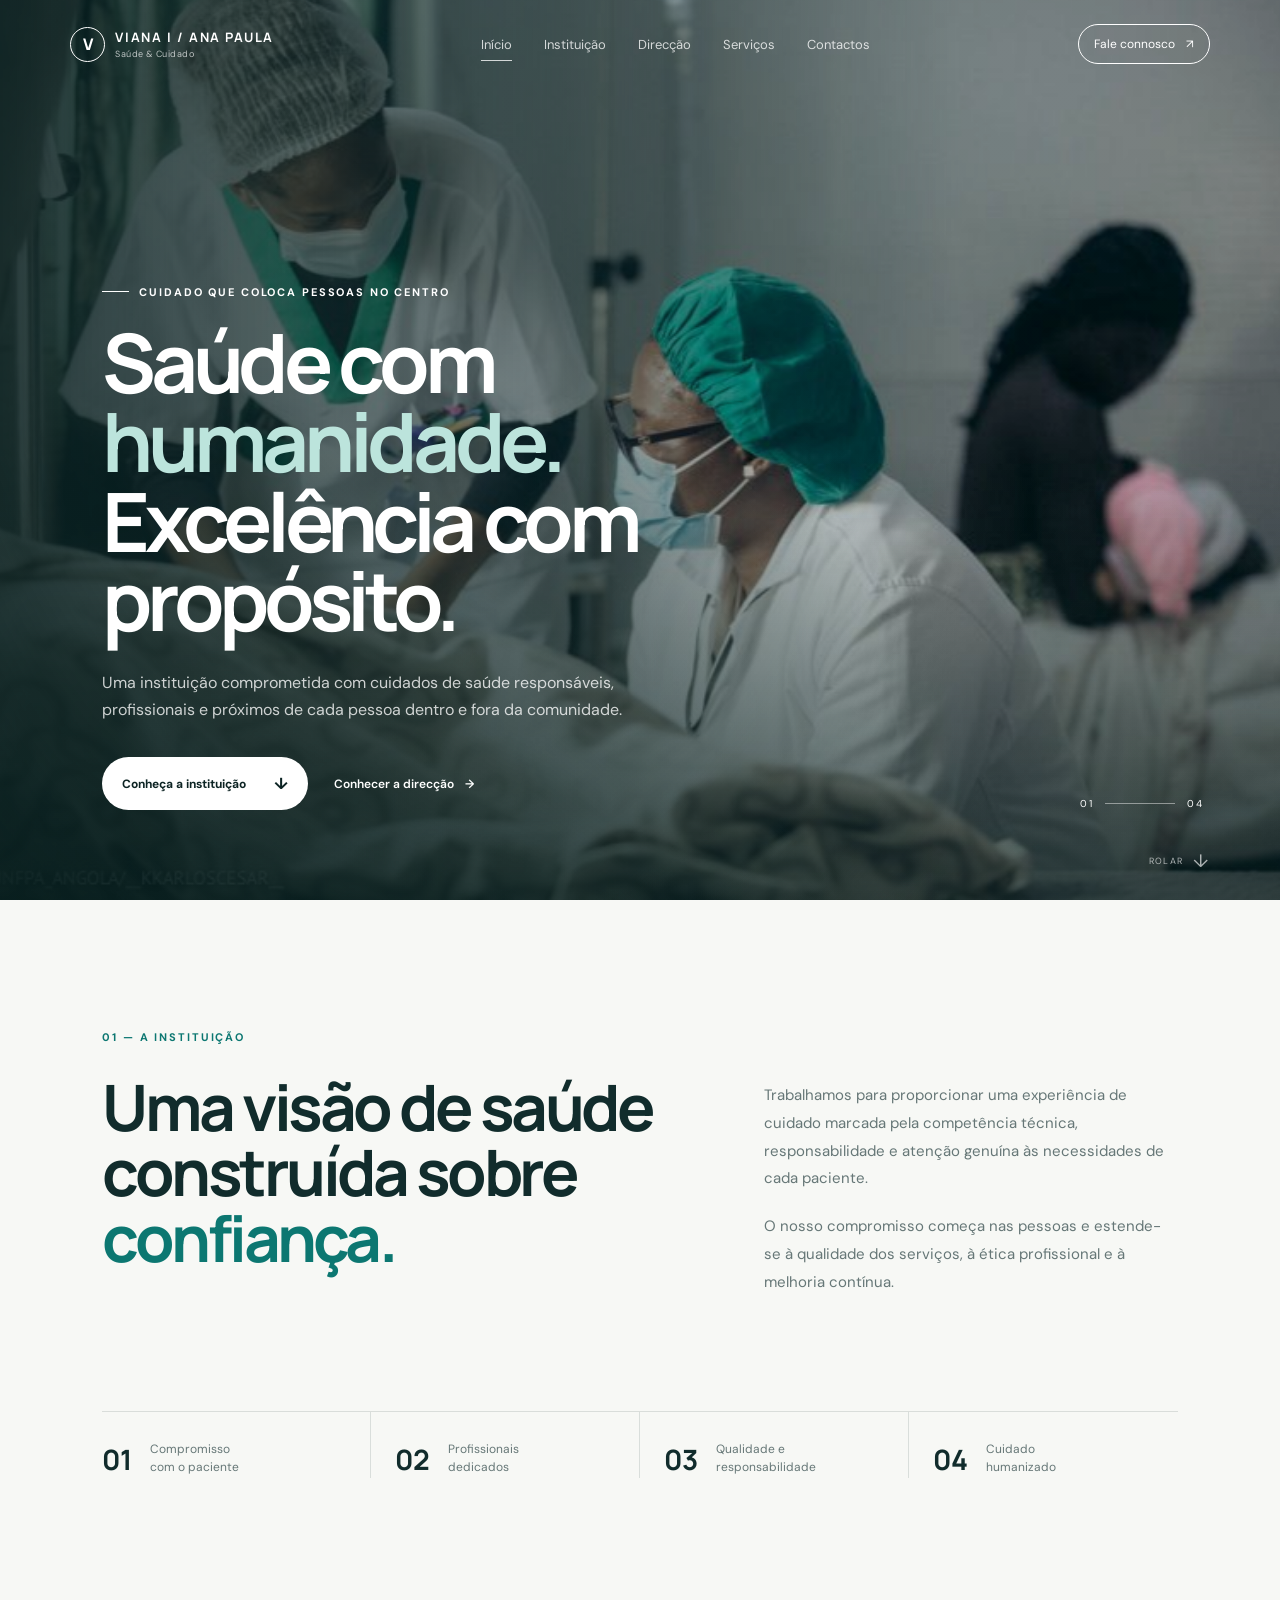
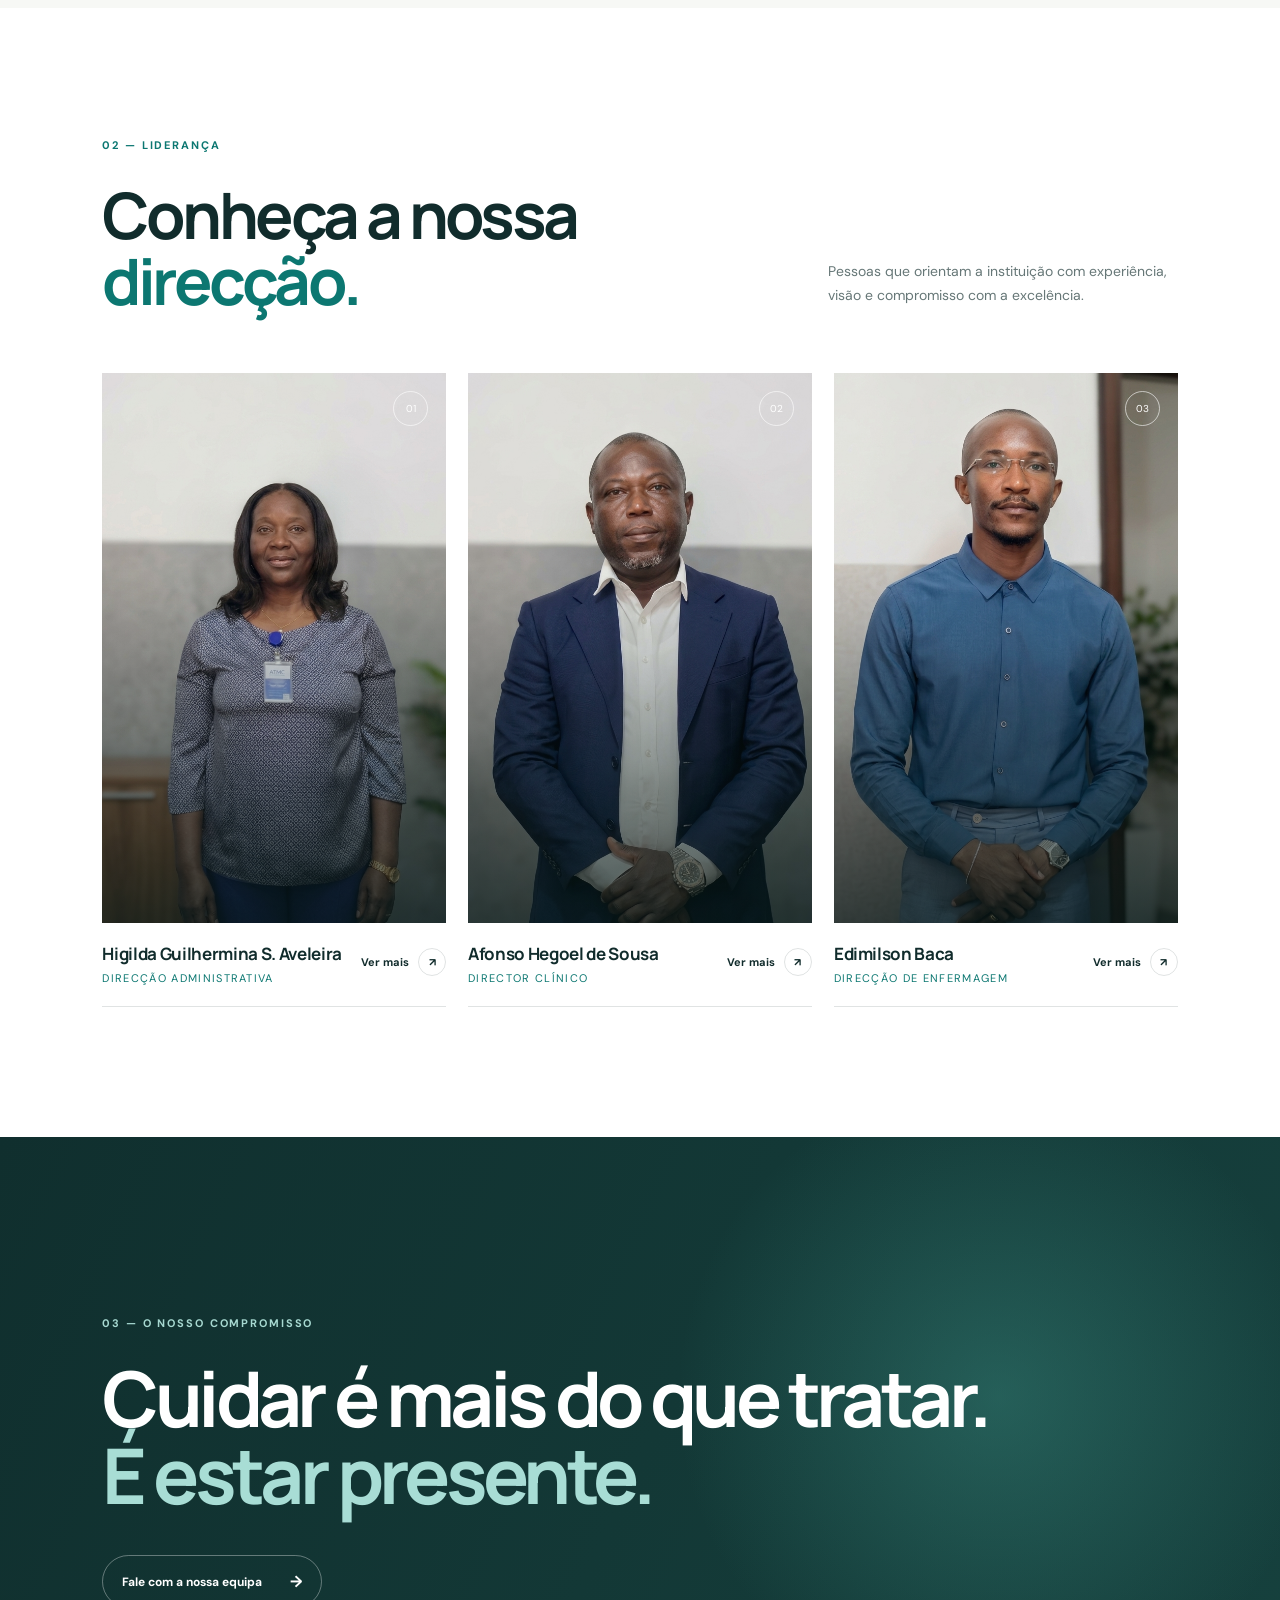
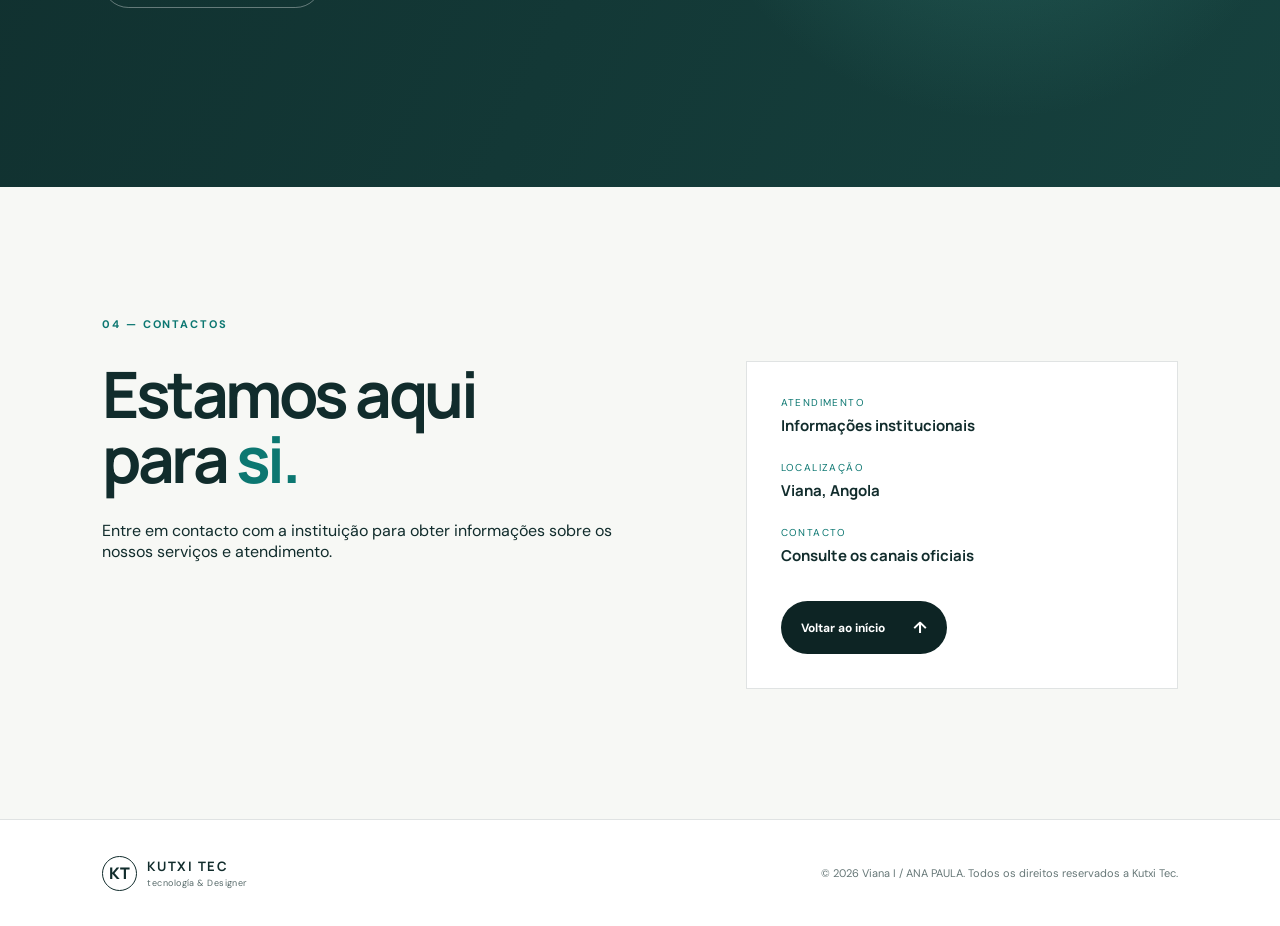
==== index.html @ a95e8a06 "Add files via upload" ====
<!doctype html>
<html lang="pt-AO">
<head>
  <meta charset="utf-8">
  <meta name="viewport" content="width=device-width,initial-scale=1">
  <meta name="description" content="Landing page institucional — Viana I/ Ana Paula.">
  <title>Viana I / Ana Paula — Saúde, cuidado e excelência</title>
  <link rel="preconnect" href="https://fonts.googleapis.com">
  <link rel="preconnect" href="https://fonts.gstatic.com" crossorigin>
  <link href="https://fonts.googleapis.com/css2?family=DM+Sans:wght@400;500;600;700&family=Manrope:wght@500;600;700;800&display=swap" rel="stylesheet">
  <link rel="stylesheet" href="style.css">
</head>
<body>
  <header class="site-header" id="header">
    <a class="brand" href="#inicio" aria-label="Viana I / Ana Paula — início">
      <span class="brand-mark">V</span>
      <span><strong>VIANA I / ANA PAULA</strong><small>Saúde &amp; Cuidado</small></span>
    </a>
    <button class="menu-toggle" aria-label="Abrir menu" aria-expanded="false"><span></span><span></span><span></span></button>
    <nav class="nav" aria-label="Navegação principal">
      <a class="active" href="#inicio">Início</a>
      <a href="#instituicao">Instituição</a>
      <a href="#direccao">Direcção</a>
      <a href="#servicos">Serviços</a>
      <a href="#contactos">Contactos</a>
    </nav>
    <a class="header-cta" href="#contactos">Fale connosco <span>↗</span></a>
  </header>

  <main>
    <section class="hero" id="inicio">
      <div class="hero-media"><img src="assets/hero-hospital.jpg" alt="Profissionais de saúde a prestar cuidados hospitalares"></div>
      <div class="hero-overlay"></div>
      <div class="hero-content reveal">
        <div class="eyebrow"><span></span> Cuidado que coloca pessoas no centro</div>
        <h1>Saúde com <em>humanidade.</em><br>Excelência com propósito.</h1>
        <p>Uma instituição comprometida com cuidados de saúde responsáveis, profissionais e próximos de cada pessoa dentro e fora da comunidade.</p>
        <div class="hero-actions">
          <a class="btn btn-light" href="#instituicao">Conheça a instituição <span>↓</span></a>
          <a class="text-link" href="#direccao">Conhecer a direcção <span>→</span></a>
        </div>
      </div>
      <div class="hero-meta"><span>01</span><i></i><span>04</span></div>
      <a class="scroll-cue" href="#instituicao"><span>Rolar</span><b>↓</b></a>
    </section>

    <section class="intro section" id="instituicao">
      <div class="section-label reveal">01 — A instituição</div>
      <div class="intro-grid">
        <div class="reveal"><h2>Uma visão de saúde construída sobre <span>confiança.</span></h2></div>
        <div class="intro-copy reveal"><p>Trabalhamos para proporcionar uma experiência de cuidado marcada pela competência técnica, responsabilidade e atenção genuína às necessidades de cada paciente.</p><p>O nosso compromisso começa nas pessoas e estende-se à qualidade dos serviços, à ética profissional e à melhoria contínua.</p></div>
      </div>
      <div class="stats reveal-group">
        <div><strong>01</strong><span>Compromisso<br>com o paciente</span></div>
        <div><strong>02</strong><span>Profissionais<br>dedicados</span></div>
        <div><strong>03</strong><span>Qualidade e<br>responsabilidade</span></div>
        <div><strong>04</strong><span>Cuidado<br>humanizado</span></div>
      </div>
    </section>

    <section class="leadership section" id="direccao">
      <div class="leadership-head">
        <div class="reveal"><div class="section-label">02 — Liderança</div><h2>Conheça a nossa <span>direcção.</span></h2></div>
        <p class="reveal">Pessoas que orientam a instituição com experiência, visão e compromisso com a excelência.</p>
      </div>
      <div class="director-grid">
	</article>
        <article class="director-card reveal" data-person="higilda">
          <div class="portrait"><img src="assets/higilda.jfif" alt="Higilda Guilhermina S. Aveleira" loading="lazy"><div class="portrait-shade"></div><span class="number">01</span></div>
          <div class="director-info"><div><h3>Higilda Guilhermina S. Aveleira</h3><p>Direcção Administrativa</p></div><button class="more-btn" type="button">Ver mais <span>↗</span></button></div>
           </article>
           <article class="director-card reveal" data-person="afonso">
          <div class="portrait portrait-afonso"><img src="assets/afonso.jfif" alt="Afonso Hegoel de Sousa" loading="lazy"><div class="portrait-shade"></div><span class="number">02</span></div>
          <div class="director-info"><div><h3>Afonso Hegoel de Sousa</h3><p>Director Clínico</p></div><button class="more-btn" type="button">Ver mais <span>↗</span></button></div>
	  </article>
	  <article class="director-card reveal" data-person="edimilson">
          <div class="portrait"><img src="assets/edimilson.jfif" alt="Edimilson Baca" loading="lazy"><div class="portrait-shade"></div><span class="number">03</span></div>
          <div class="director-info"><div><h3>Edimilson Baca</h3><p>Direcção de Enfermagem</p></div><button class="more-btn" type="button">Ver mais <span>↗</span></button></div>
        </article>
      </div>
    </section>

    <section class="statement" id="servicos">
      <div class="statement-bg"></div>
      <div class="statement-content reveal"><div class="section-label">03 — O nosso compromisso</div><h2>Cuidar é mais do que tratar.<br><span>É estar presente.</span></h2><a class="btn btn-outline" href="#contactos">Fale com a nossa equipa <span>→</span></a></div>
    </section>

    <section class="contact section" id="contactos">
      <div class="section-label reveal">04 — Contactos</div>
      <div class="contact-grid">
        <div class="reveal"><h2>Estamos aqui<br>para <span>si.</span></h2><p>Entre em contacto com a instituição para obter informações sobre os nossos serviços e atendimento.</p></div>
        <div class="contact-card reveal"><div><small>Atendimento</small><strong>Informações institucionais</strong></div><div><small>Localização</small><strong>Viana, Angola</strong></div><div><small>Contacto</small><strong>Consulte os canais oficiais</strong></div><a class="btn btn-dark" href="#inicio">Voltar ao início <span>↑</span></a></div>
      </div>
    </section>
  </main>

  <footer><div class="brand"><span class="brand-mark">KT</span><span><strong>KUTXI TEC </strong><small>tecnología &amp; Designer</small></span></div><p>© <span id="year"></span> Viana I / ANA PAULA. Todos os direitos reservados a Kutxi Tec.</p></footer>

  <div class="modal" id="profileModal" aria-hidden="true" role="dialog" aria-modal="true" aria-labelledby="modalName">
    <div class="modal-backdrop" data-close></div>
    <div class="modal-panel">
      <button class="modal-close" type="button" aria-label="Fechar" data-close>×</button>
      <div class="modal-photo"><img id="modalPhoto" src="" alt=""></div>
      <div class="modal-copy"><div class="section-label">Perfil profissional</div><span class="modal-role" id="modalRole"></span><h2 id="modalName"></h2><div class="modal-line"></div><p id="modalBio"></p><div class="profile-facts"><div><small>Função</small><strong id="modalFunction"></strong></div><div><small>Compromisso</small><strong>Excelência e cuidado</strong></div></div></div>
    </div>
  </div>
  <script src="script.js"></script>
</body>
</html>
---- style.css ----
:root{--ink:#112c2c;--muted:#667777;--paper:#f6f7f4;--line:rgba(17,44,44,.13);--accent:#0c7771;--white:#fff;--dark:#0d2424;--ease:cubic-bezier(.2,.75,.25,1)}
*{box-sizing:border-box}html{scroll-behavior:smooth}body{margin:0;background:var(--paper);color:var(--ink);font-family:'DM Sans',sans-serif;-webkit-font-smoothing:antialiased}body.no-scroll{overflow:hidden}a{text-decoration:none;color:inherit}button{font:inherit}.site-header{position:fixed;z-index:30;top:0;left:0;width:100%;height:88px;padding:0 5.5vw;display:flex;align-items:center;justify-content:space-between;color:#fff;transition:.45s var(--ease)}.site-header.scrolled{height:70px;background:rgba(246,247,244,.92);color:var(--ink);backdrop-filter:blur(18px);box-shadow:0 10px 35px rgba(9,34,34,.08)}.brand{display:flex;align-items:center;gap:10px;min-width:180px}.brand-mark{width:35px;height:35px;border:1px solid currentColor;border-radius:50%;display:grid;place-items:center;font-family:Manrope;font-weight:800}.brand strong{display:block;font-family:Manrope;font-size:13px;letter-spacing:.12em}.brand small{display:block;font-size:9px;opacity:.7;letter-spacing:.05em;margin-top:2px}.nav{display:flex;gap:32px;align-items:center}.nav a{font-size:13px;opacity:.78;position:relative;padding:8px 0}.nav a:after{content:"";position:absolute;bottom:0;left:0;width:0;height:1px;background:currentColor;transition:.3s}.nav a:hover:after,.nav a.active:after{width:100%}.header-cta{border:1px solid currentColor;padding:11px 15px;border-radius:100px;font-size:12px}.header-cta span{margin-left:8px}.menu-toggle{display:none;background:none;border:0;color:currentColor}.hero{height:100svh;min-height:680px;position:relative;display:flex;align-items:flex-end;overflow:hidden;background:#102d2c;color:#fff}.hero-media,.hero-overlay{position:absolute;inset:0}.hero-media img{width:100%;height:100%;object-fit:cover;object-position:center;animation:kenburns 14s ease-out both}.hero-overlay{background:linear-gradient(90deg,rgba(5,28,28,.86) 0%,rgba(5,28,28,.54) 43%,rgba(5,28,28,.1) 75%),linear-gradient(0deg,rgba(5,28,28,.66),transparent 50%)}.hero-content{position:relative;z-index:2;width:min(780px,88vw);margin:0 0 10vh 8vw}.eyebrow,.section-label{font-size:11px;letter-spacing:.17em;text-transform:uppercase;font-weight:700}.eyebrow{display:flex;align-items:center;gap:10px;margin-bottom:24px}.eyebrow span{width:27px;height:1px;background:#fff}.hero h1{font-family:Manrope;font-size:clamp(46px,6.4vw,92px);line-height:.97;letter-spacing:-.065em;margin:0 0 28px;font-weight:700}.hero h1 em{font-style:normal;color:#bce4dc}.hero p{font-size:16px;line-height:1.7;max-width:590px;color:rgba(255,255,255,.78);margin:0 0 34px}.hero-actions{display:flex;align-items:center;gap:26px}.btn{display:inline-flex;align-items:center;justify-content:center;gap:28px;padding:15px 19px;border-radius:999px;font-size:12px;font-weight:700;transition:.35s var(--ease);border:1px solid transparent}.btn span{font-size:16px}.btn-light{background:#fff;color:var(--dark)}.btn-light:hover{transform:translateY(-3px);box-shadow:0 15px 35px rgba(0,0,0,.2)}.text-link{font-size:12px;font-weight:600}.text-link span{margin-left:8px}.hero-meta{position:absolute;right:6vw;bottom:10vh;display:flex;gap:12px;align-items:center;font-size:10px;letter-spacing:.15em}.hero-meta i{width:70px;height:1px;background:rgba(255,255,255,.45)}.scroll-cue{position:absolute;right:5.5vw;bottom:3vh;display:flex;gap:10px;align-items:center;font-size:9px;letter-spacing:.15em;text-transform:uppercase;opacity:.65}.scroll-cue b{font-size:18px;font-weight:400}.section{padding:130px 8vw}.section-label{color:var(--accent);margin-bottom:30px}.intro{background:#f7f8f5}.intro-grid{display:grid;grid-template-columns:1.15fr .85fr;gap:8vw}.intro h2,.leadership h2,.contact h2{font-family:Manrope;font-size:clamp(38px,5vw,70px);line-height:1.02;letter-spacing:-.055em;margin:0}.intro h2 span,.leadership h2 span,.contact h2 span{color:var(--accent)}.intro-copy{padding-top:8px;color:var(--muted);font-size:15px;line-height:1.85}.intro-copy p{max-width:540px;margin:0 0 20px}.stats{margin-top:95px;border-top:1px solid var(--line);display:grid;grid-template-columns:repeat(4,1fr)}.stats>div{padding:28px 24px 0 0;border-right:1px solid var(--line);display:flex;gap:18px}.stats>div:not(:first-child){padding-left:24px}.stats>div:last-child{border-right:0}.stats strong{font-family:Manrope;font-size:28px}.stats span{font-size:12px;line-height:1.5;color:var(--muted)}.leadership{background:#fff}.leadership-head{display:flex;justify-content:space-between;align-items:flex-end;gap:40px;margin-bottom:60px}.leadership-head>div{max-width:720px}.leadership-head>p{max-width:350px;color:var(--muted);line-height:1.7;font-size:14px;margin:0 0 5px}.director-grid{display:grid;grid-template-columns:repeat(3,1fr);gap:22px}.director-card{min-width:0}.portrait{height:550px;position:relative;overflow:hidden;background:#d9e2df}.portrait img{width:100%;height:100%;object-fit:cover;object-position:center top;display:block;transition:1s var(--ease);filter:saturate(.94)}.portrait-afonso img{object-position:center 25%}.portrait-shade{position:absolute;inset:35% 0 0;background:linear-gradient(transparent,rgba(7,26,26,.72))}.director-card:hover .portrait img{transform:scale(1.035)}.number{position:absolute;top:18px;right:18px;width:35px;height:35px;border:1px solid rgba(255,255,255,.6);border-radius:50%;display:grid;place-items:center;color:#fff;font-size:10px}.director-info{padding:21px 0;display:flex;align-items:flex-start;justify-content:space-between;gap:15px;border-bottom:1px solid var(--line)}.director-info h3{font-family:Manrope;font-size:17px;line-height:1.2;margin:0 0 7px;letter-spacing:-.02em}.director-info p{margin:0;color:var(--accent);font-size:11px;text-transform:uppercase;letter-spacing:.12em}.more-btn{background:none;border:0;color:var(--ink);font-size:11px;font-weight:700;white-space:nowrap;cursor:pointer;padding:4px 0}.more-btn span{display:inline-grid;place-items:center;border:1px solid var(--line);width:28px;height:28px;border-radius:50%;margin-left:6px;transition:.3s}.director-card:hover .more-btn span{background:var(--ink);color:#fff;transform:rotate(45deg)}.statement{min-height:650px;position:relative;display:flex;align-items:center;overflow:hidden;background:#113635;color:#fff}.statement-bg{position:absolute;inset:0;background:radial-gradient(circle at 78% 40%,rgba(70,163,150,.34),transparent 30%),linear-gradient(115deg,#102f2e,#16413e)}.statement-content{position:relative;z-index:2;padding:110px 8vw}.statement .section-label{color:#a7d9d1}.statement h2{font-family:Manrope;font-size:clamp(42px,6vw,82px);line-height:1;letter-spacing:-.06em;margin:0 0 42px}.statement h2 span{color:#a8ddd5}.btn-outline{color:#fff;border-color:rgba(255,255,255,.35)}.btn-outline:hover{background:#fff;color:var(--ink);transform:translateY(-3px)}.contact{background:#f7f8f5}.contact-grid{display:grid;grid-template-columns:1.1fr .9fr;gap:9vw}.contact h2{margin-bottom:28px}.contact>div>p{color:var(--muted);max-width:500px;line-height:1.8}.contact-card{background:#fff;border:1px solid var(--line);padding:34px;display:grid;gap:25px}.contact-card small{display:block;color:var(--accent);font-size:10px;text-transform:uppercase;letter-spacing:.14em;margin-bottom:6px}.contact-card strong{font-family:Manrope;font-size:15px}.btn-dark{background:var(--dark);color:#fff;width:max-content;margin-top:10px}.btn-dark:hover{transform:translateY(-3px)}footer{padding:35px 8vw;display:flex;align-items:center;justify-content:space-between;background:#fff;border-top:1px solid var(--line)}footer p{font-size:11px;color:var(--muted)}.modal{position:fixed;inset:0;z-index:100;display:grid;place-items:center;opacity:0;visibility:hidden;transition:.45s var(--ease)}.modal.open{opacity:1;visibility:visible}.modal-backdrop{position:absolute;inset:0;background:rgba(3,20,20,.7);backdrop-filter:blur(15px)}.modal-panel{position:relative;z-index:1;width:min(1120px,90vw);height:min(690px,86vh);background:#f7f8f5;display:grid;grid-template-columns:.9fr 1.1fr;overflow:hidden;transform:scale(.96) translateY(15px);transition:.55s var(--ease);box-shadow:0 35px 100px rgba(0,0,0,.35)}.modal.open .modal-panel{transform:scale(1) translateY(0)}.modal-photo{background:#dce4e1;overflow:hidden}.modal-photo img{width:100%;height:100%;object-fit:cover;object-position:center top;transform:scale(1.02);opacity:0;transition:1s var(--ease)}.modal.open .modal-photo img{opacity:1;transform:scale(1)}.modal-copy{padding:80px 70px;display:flex;flex-direction:column;justify-content:center}.modal-role{font-size:11px;text-transform:uppercase;letter-spacing:.15em;color:var(--accent);margin-bottom:16px}.modal-copy h2{font-family:Manrope;font-size:clamp(34px,4vw,60px);line-height:1;letter-spacing:-.055em;margin:0}.modal-line{width:50px;height:2px;background:var(--accent);margin:30px 0}.modal-copy p{font-size:14px;line-height:1.9;color:var(--muted);max-width:500px}.profile-facts{display:grid;grid-template-columns:1fr 1fr;gap:20px;margin-top:22px;padding-top:22px;border-top:1px solid var(--line)}.profile-facts small{display:block;font-size:9px;text-transform:uppercase;letter-spacing:.12em;color:var(--accent);margin-bottom:5px}.profile-facts strong{font-family:Manrope;font-size:12px}.modal-close{position:absolute;z-index:3;right:20px;top:20px;width:40px;height:40px;border:1px solid rgba(17,44,44,.18);background:rgba(247,248,245,.85);border-radius:50%;font-size:26px;line-height:1;cursor:pointer;transition:.3s}.modal-close:hover{transform:rotate(90deg);background:var(--ink);color:#fff}.reveal{opacity:0;transform:translateY(28px);transition:opacity .8s var(--ease),transform .8s var(--ease)}.reveal.is-visible{opacity:1;transform:none}.reveal-group>*{opacity:0;transform:translateY(18px);transition:.7s var(--ease)}.reveal-group.is-visible>*{opacity:1;transform:none}.reveal-group.is-visible>*:nth-child(2){transition-delay:.08s}.reveal-group.is-visible>*:nth-child(3){transition-delay:.16s}.reveal-group.is-visible>*:nth-child(4){transition-delay:.24s}@keyframes kenburns{from{transform:scale(1)}to{transform:scale(1.06)}}@media(max-width:900px){.site-header{padding:0 6vw}.nav,.header-cta{display:none}.menu-toggle{display:flex;flex-direction:column;gap:5px;cursor:pointer}.menu-toggle span{width:24px;height:1px;background:currentColor;transition:.3s}.nav.open{position:absolute;display:flex;flex-direction:column;align-items:flex-start;gap:0;left:0;right:0;top:70px;padding:20px 6vw 28px;background:rgba(247,248,245,.97);color:var(--ink);backdrop-filter:blur(15px)}.nav.open a{width:100%;padding:13px 0}.hero-content{margin-left:7vw;margin-bottom:12vh}.hero h1{font-size:clamp(44px,10vw,70px)}.hero p{font-size:14px}.hero-meta{display:none}.intro-grid,.contact-grid{grid-template-columns:1fr;gap:45px}.stats{grid-template-columns:1fr 1fr}.stats>div:nth-child(2){border-right:0}.stats>div:nth-child(3){padding-left:0}.stats>div:nth-child(4){padding-left:24px}.leadership-head{display:block}.leadership-head>p{margin-top:25px}.director-grid{grid-template-columns:1fr}.portrait{height:600px}.modal-panel{height:90vh;width:92vw;grid-template-columns:1fr;overflow:auto}.modal-photo{height:48vh;min-height:280px}.modal-copy{padding:45px 32px}.modal-close{position:fixed;right:7vw;top:5vh}.statement{min-height:570px}.statement-content{padding:90px 8vw}footer{padding:28px 7vw;display:block}footer p{margin-top:20px}}@media(max-width:520px){.site-header{height:74px}.hero{min-height:620px}.hero-overlay{background:linear-gradient(90deg,rgba(5,28,28,.82),rgba(5,28,28,.25)),linear-gradient(0deg,rgba(5,28,28,.72),transparent 55%)}.hero-content{margin-bottom:10vh}.hero h1{font-size:44px}.hero-actions{align-items:flex-start;flex-direction:column;gap:18px}.section{padding:90px 7vw}.intro h2,.leadership h2,.contact h2{font-size:40px}.stats{margin-top:60px}.stats>div{padding:22px 10px 22px 0!important;border-bottom:1px solid var(--line)}.stats>div:nth-child(3),.stats>div:nth-child(4){border-bottom:0}.stats strong{font-size:22px}.portrait{height:470px}.director-info{display:block}.more-btn{margin-top:18px}.statement h2{font-size:43px}.modal-copy h2{font-size:38px}.profile-facts{grid-template-columns:1fr}.modal-photo{height:40vh}.modal-copy{padding:38px 25px}.modal-line{margin:23px 0}.modal-copy p{font-size:13px} }
@media(prefers-reduced-motion:reduce){html{scroll-behavior:auto}.hero-media img{animation:none}.reveal,.reveal-group>*{transition:none}.modal,.modal-panel,.modal-photo img{transition:none}}
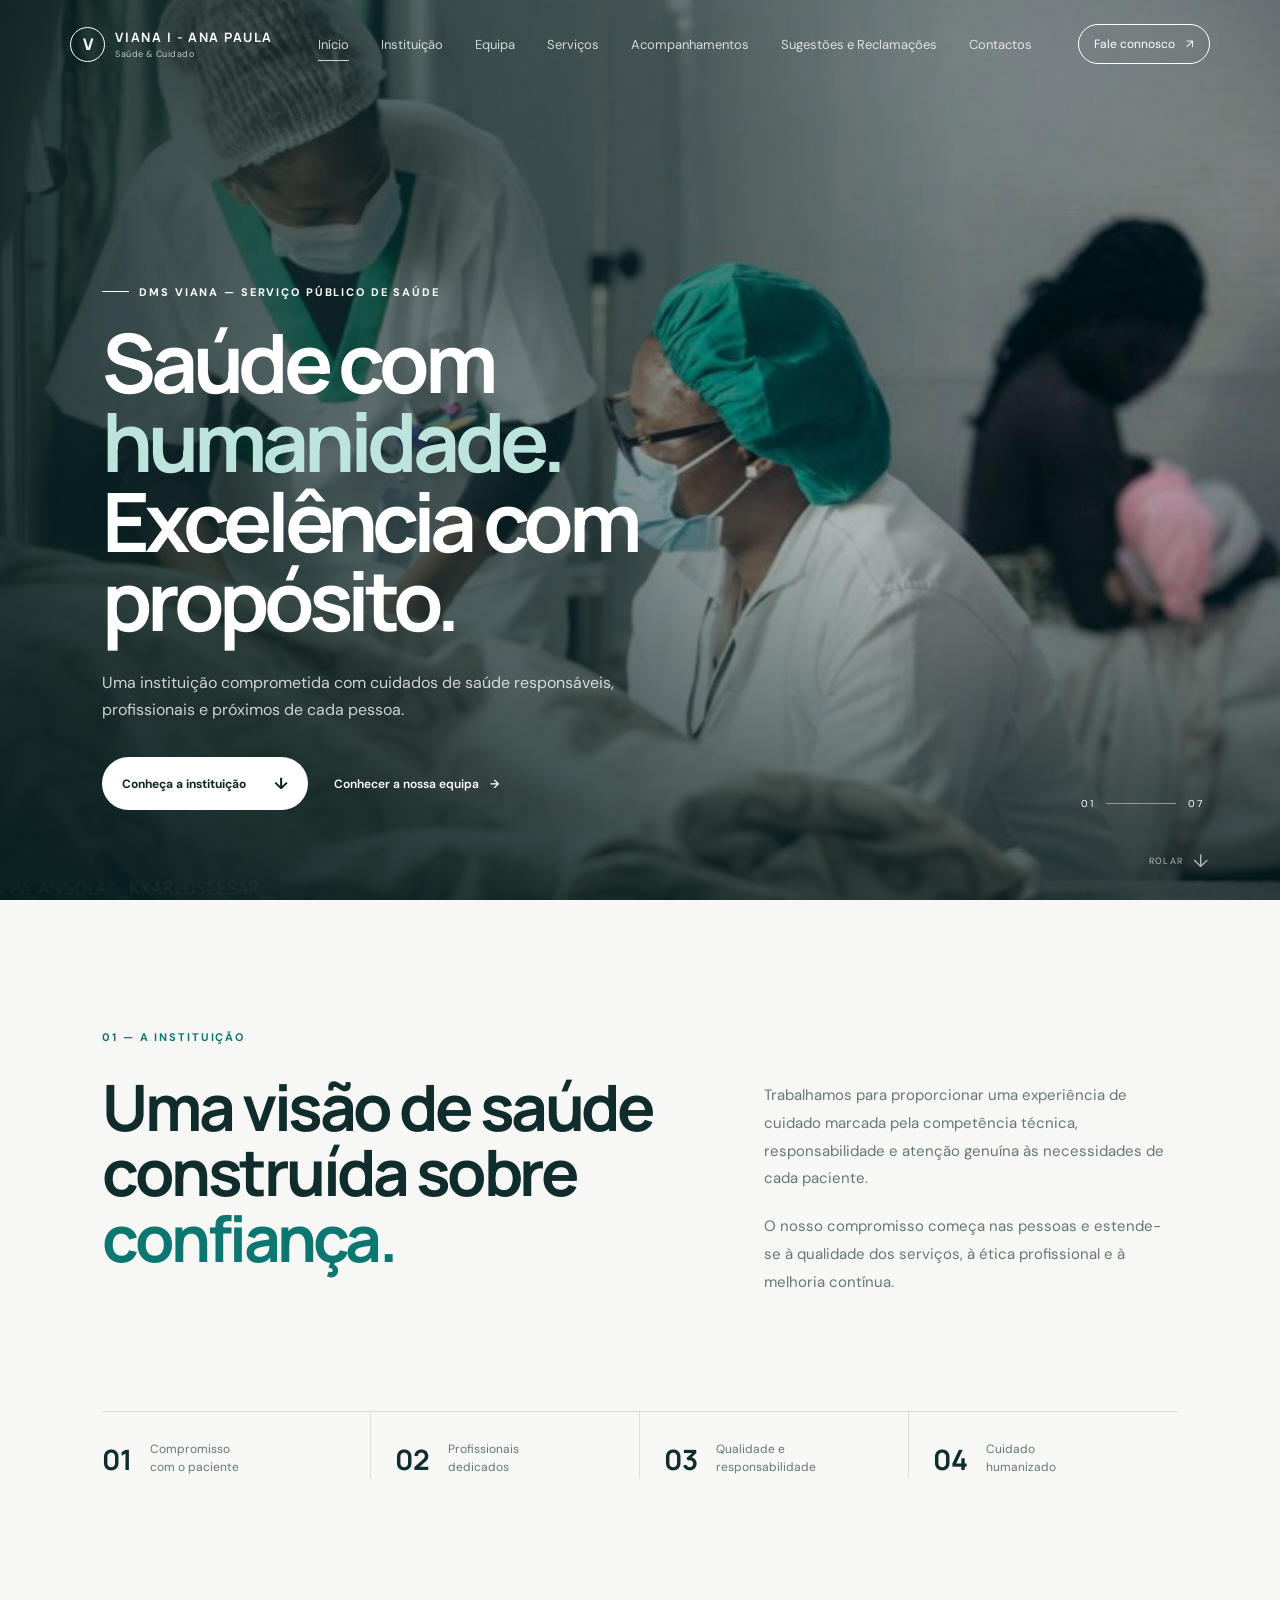
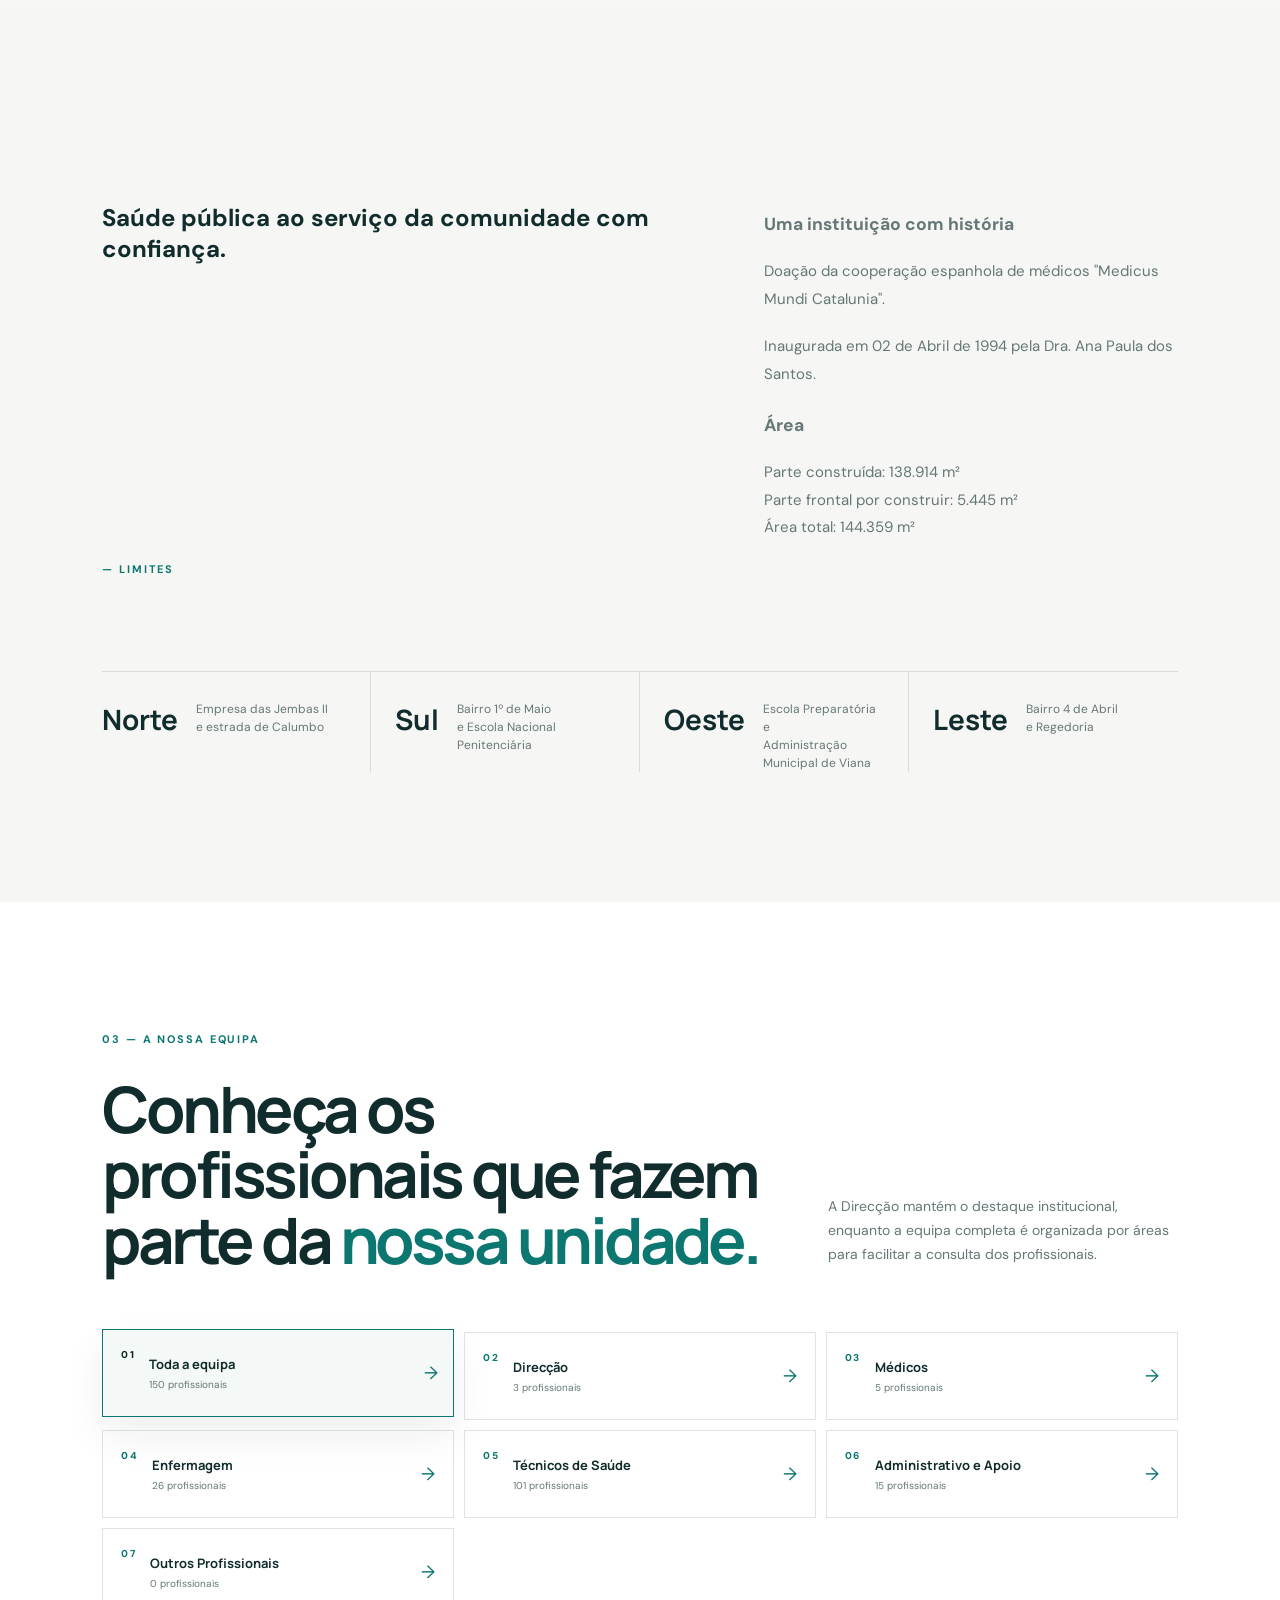
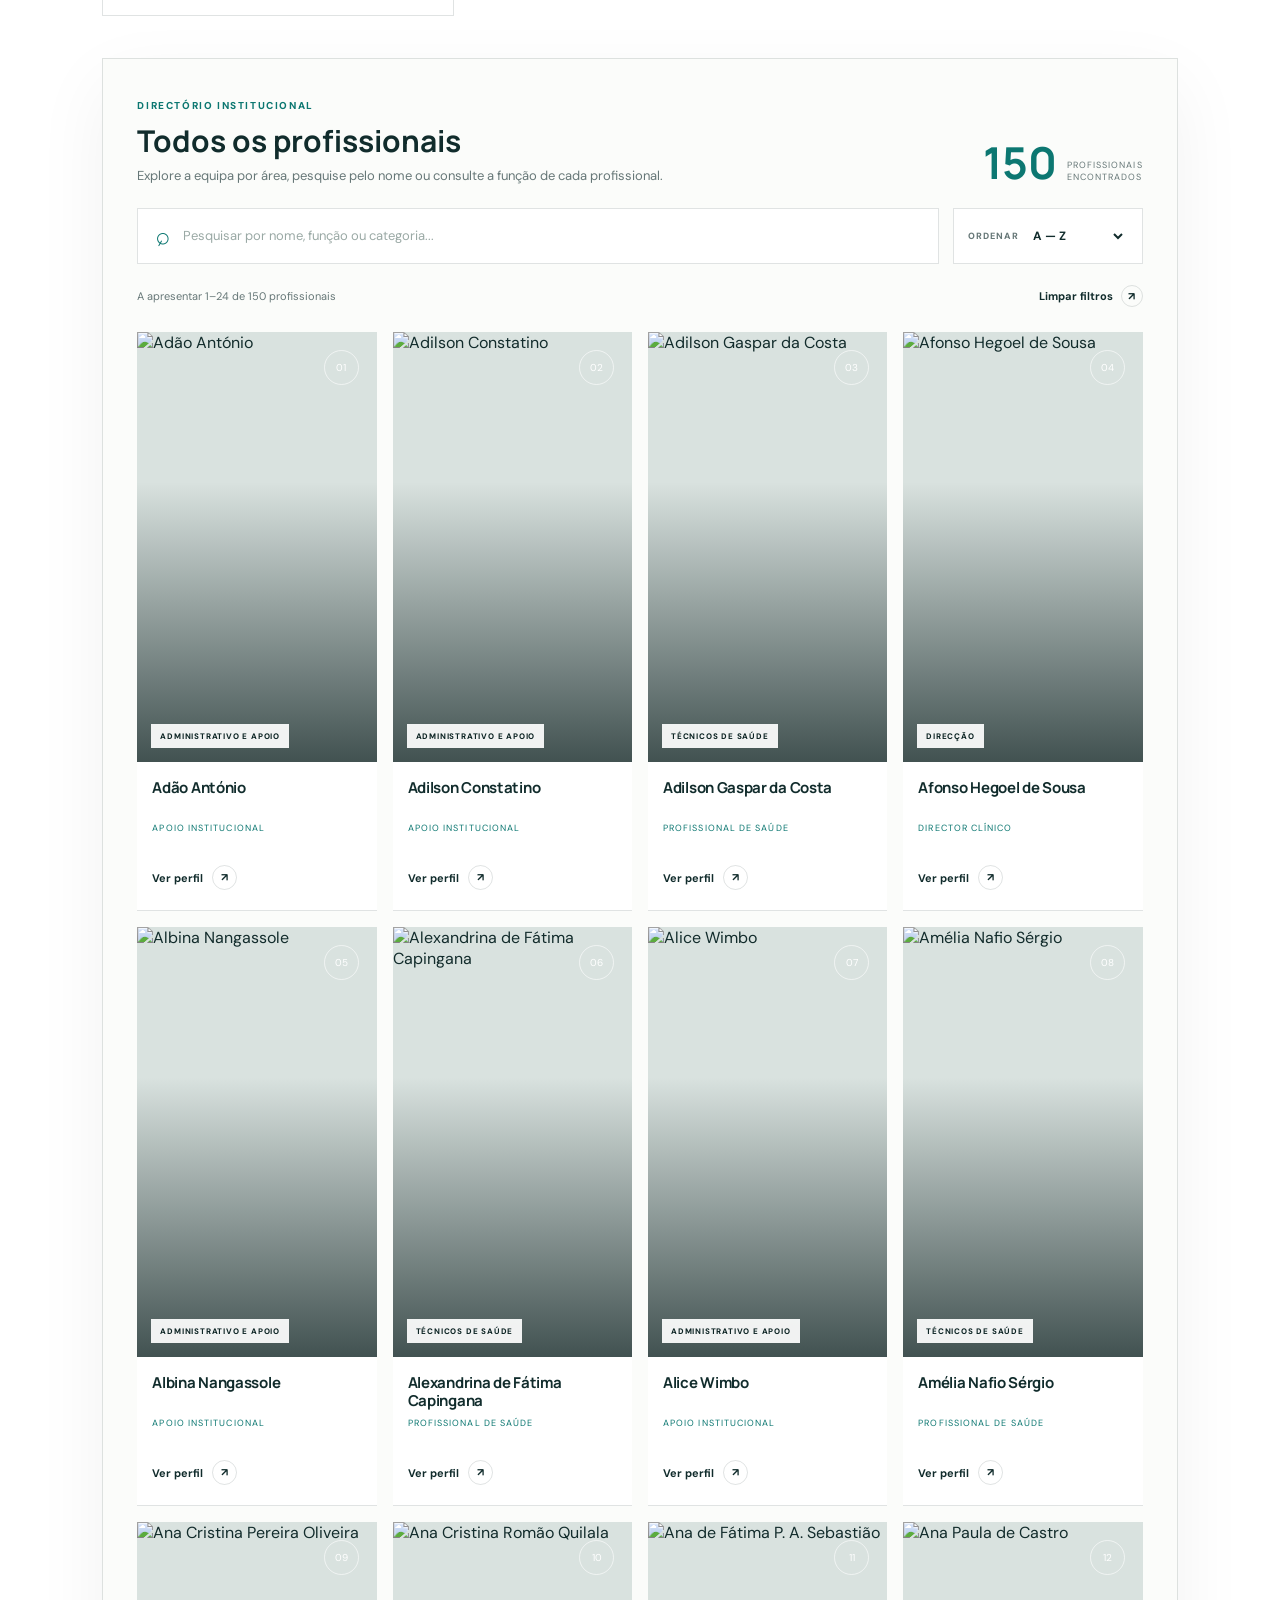
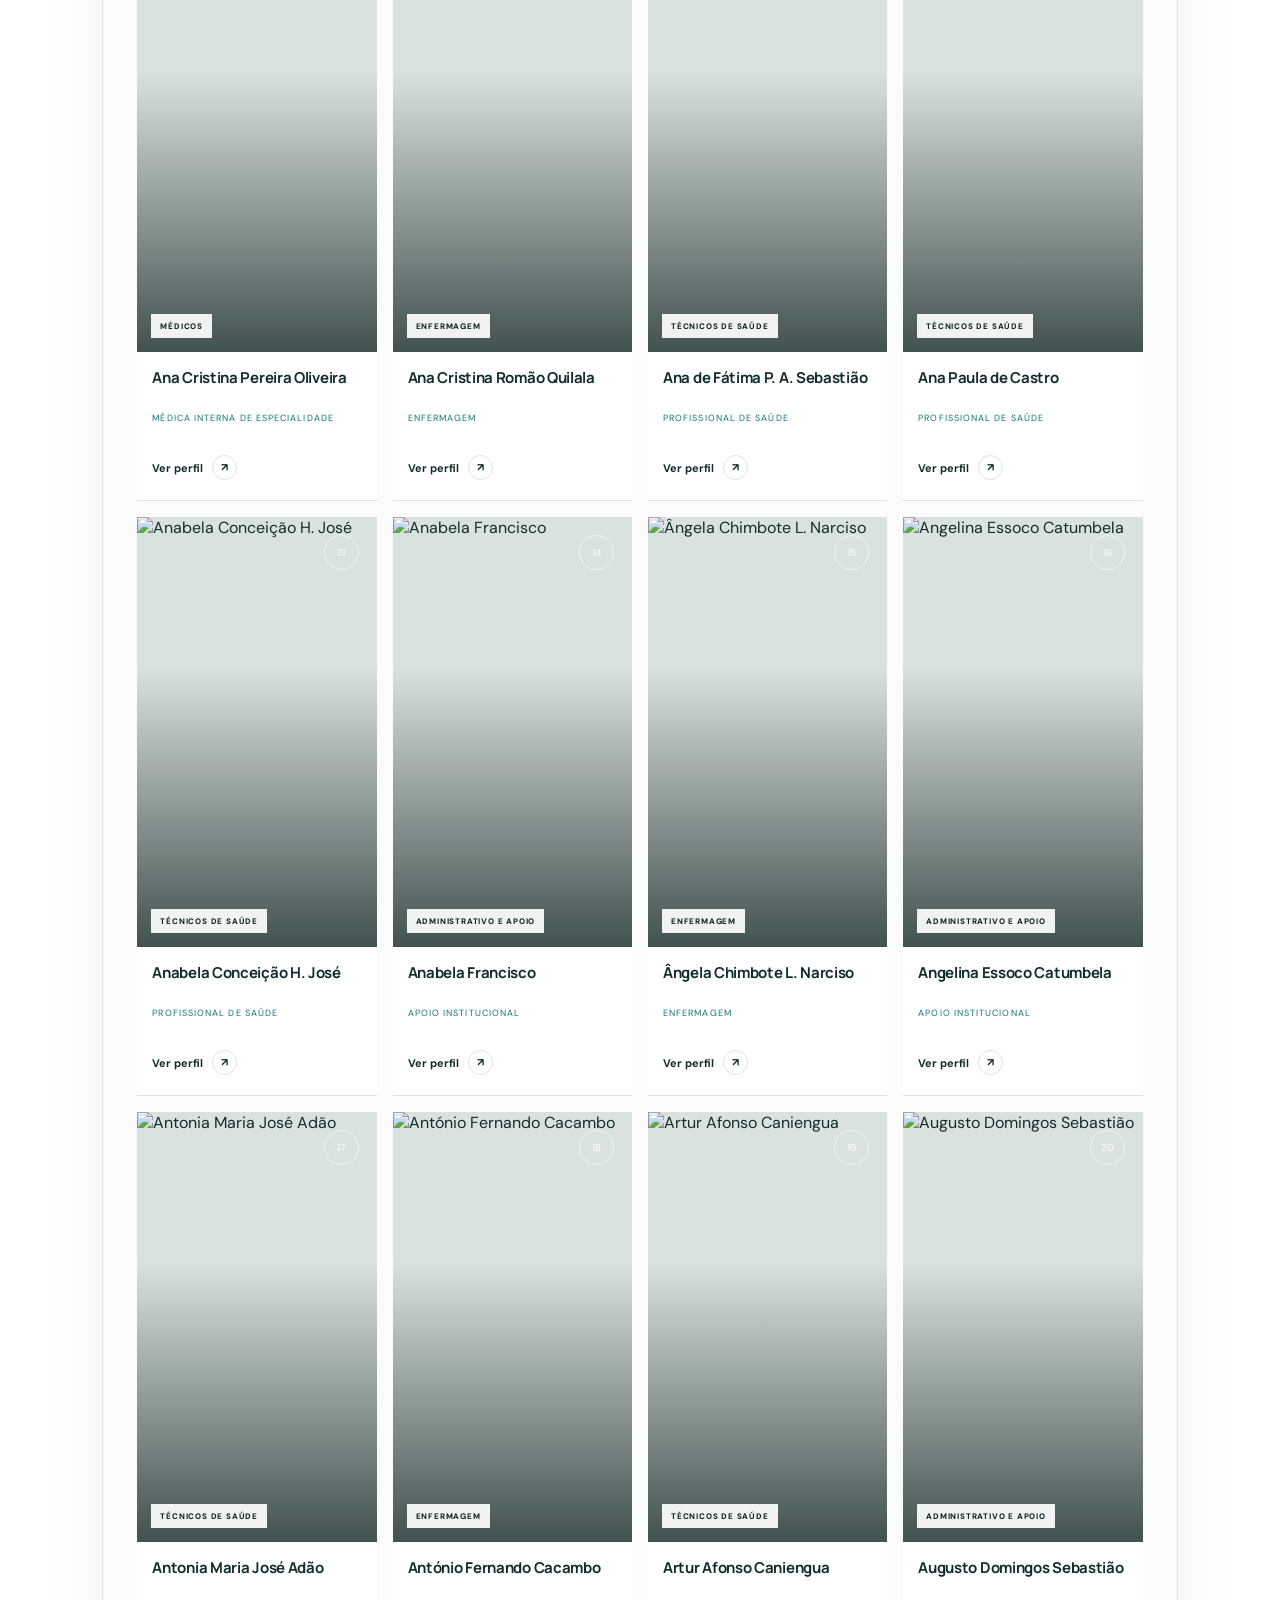
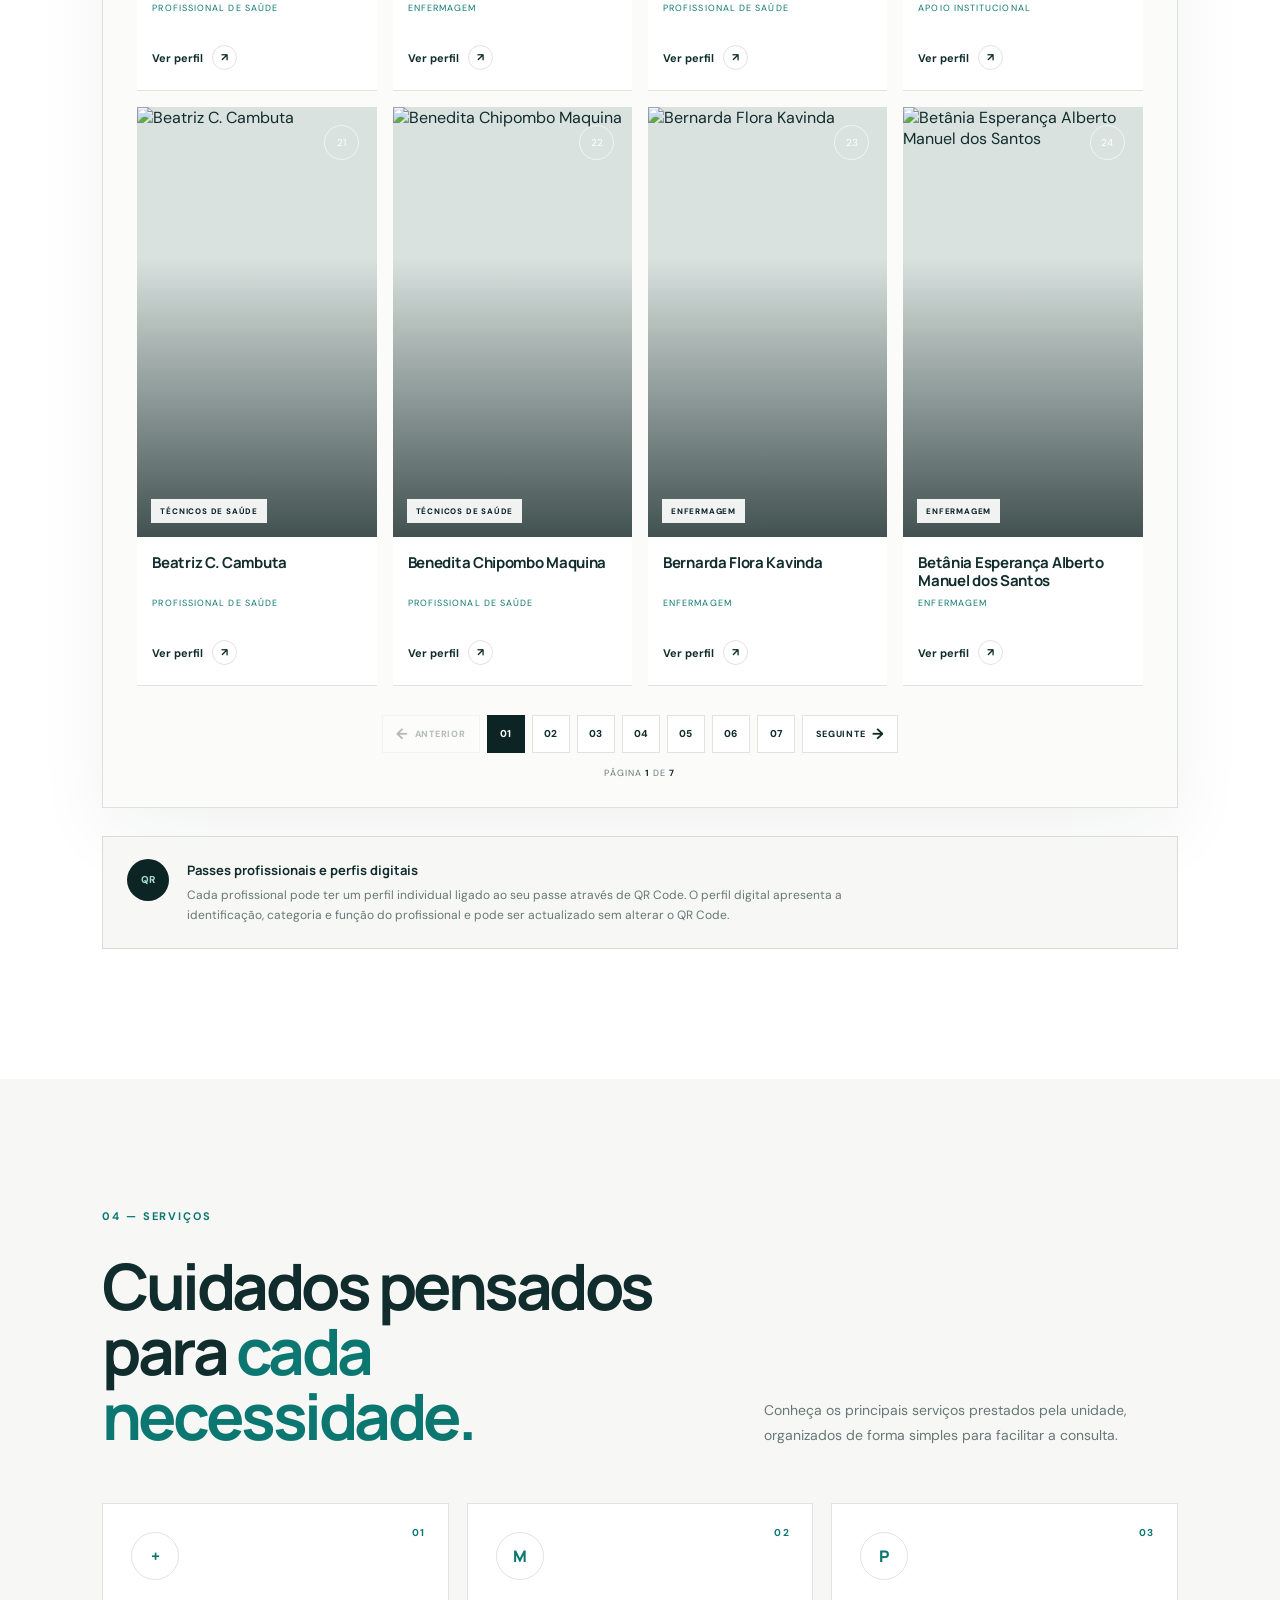
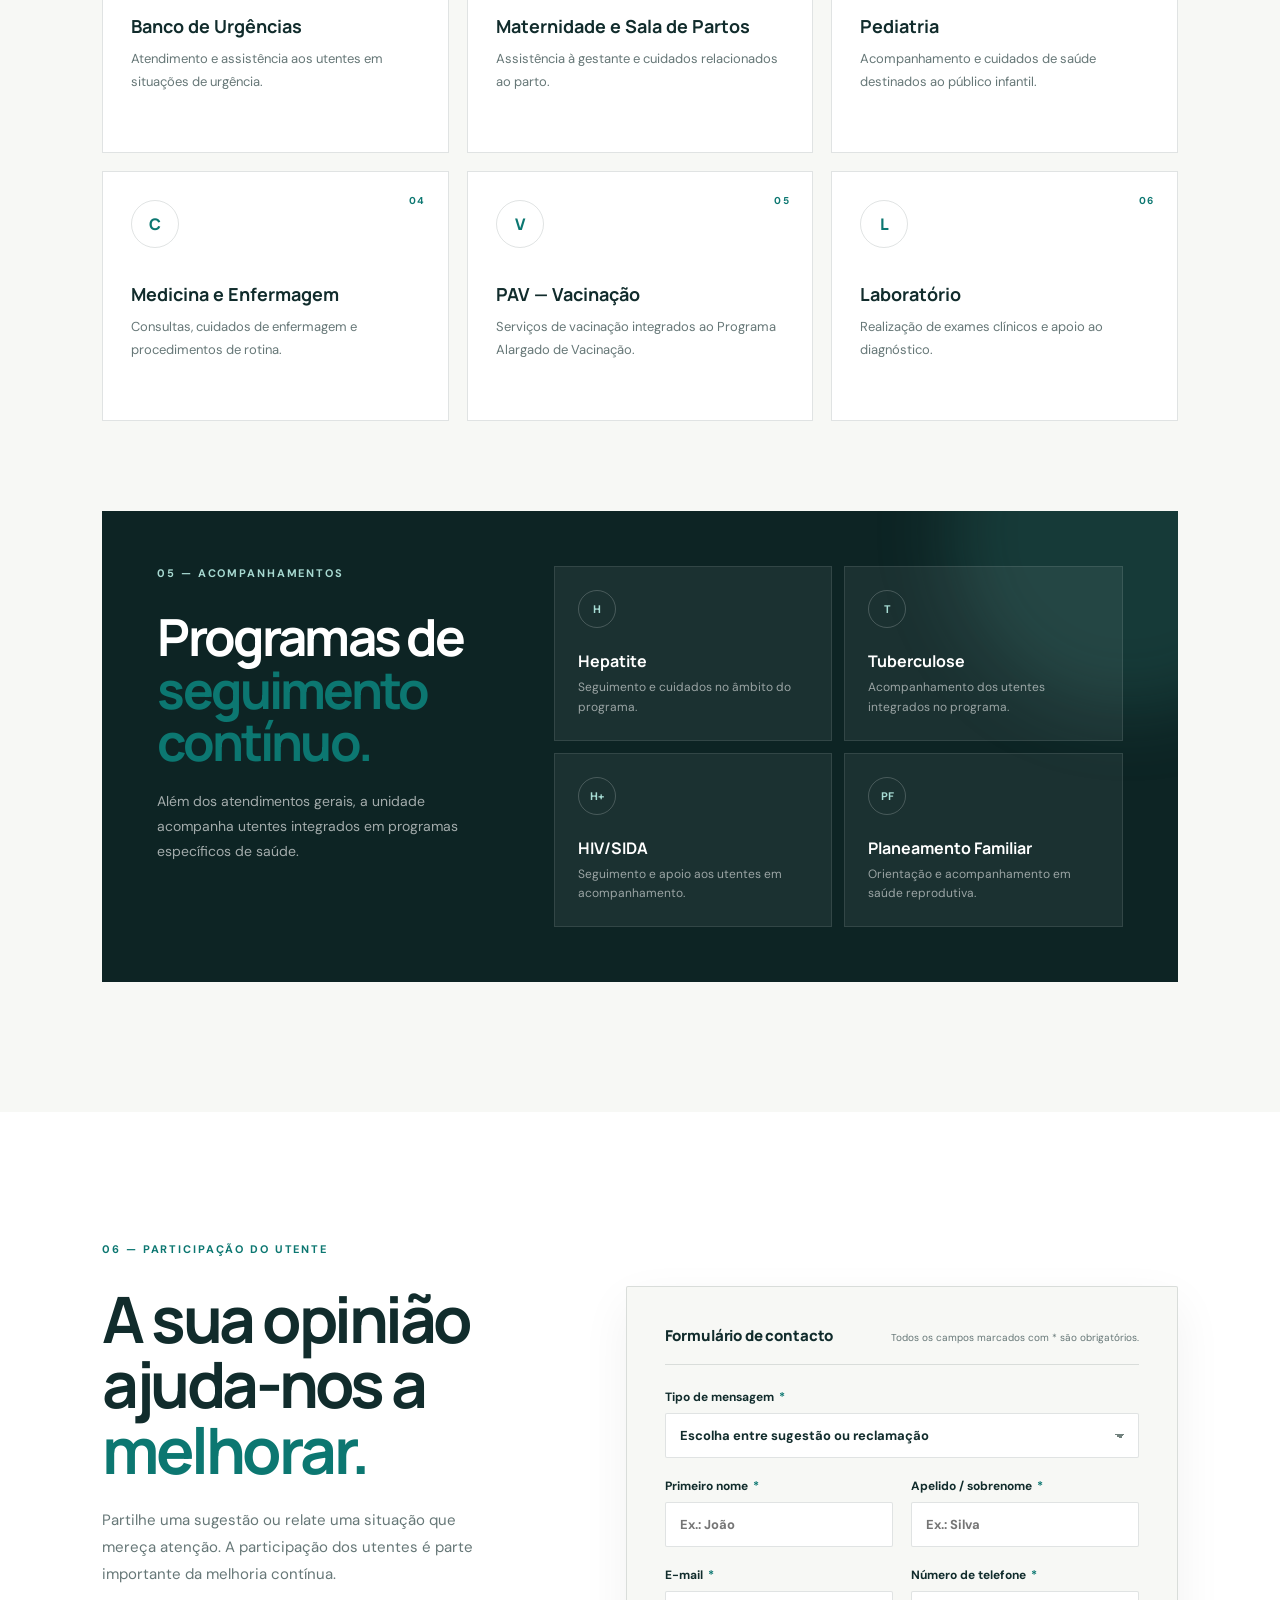
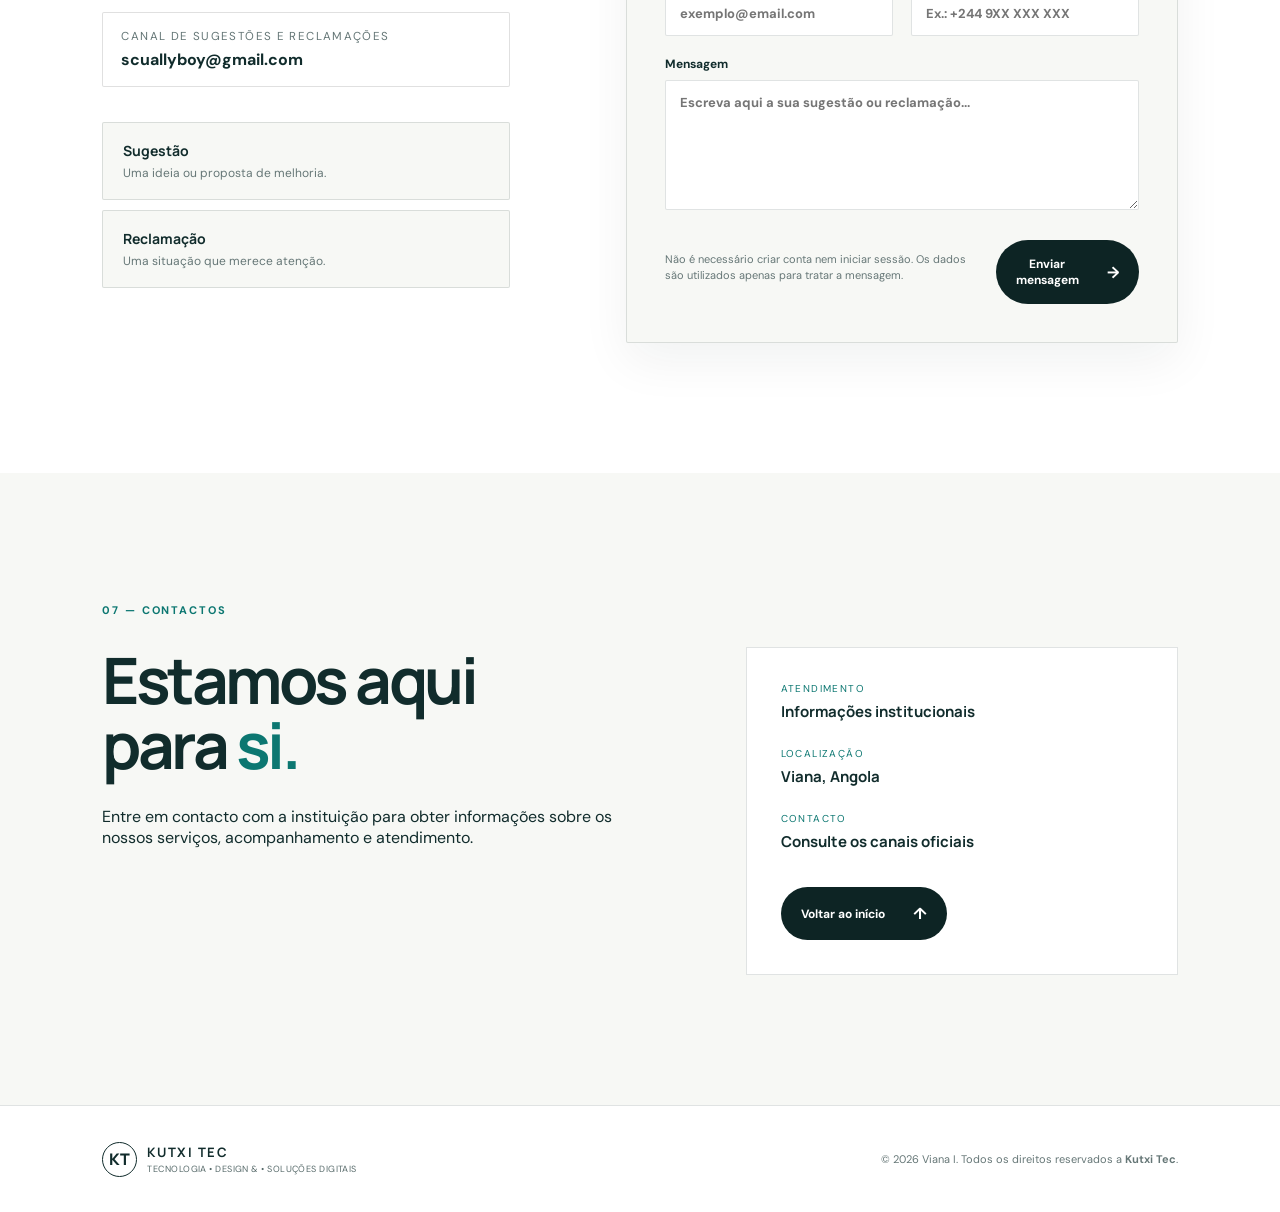
==== commit e509860b: "Add files via upload" ====
--- a/index.html
+++ b/index.html
@@ -3,8 +3,8 @@
 <head>
   <meta charset="utf-8">
   <meta name="viewport" content="width=device-width,initial-scale=1">
-  <meta name="description" content="Landing page institucional — Viana I/ Ana Paula.">
-  <title>Viana I / Ana Paula — Saúde, cuidado e excelência</title>
+  <meta name="description" content="Landing page institucional — Viana I.">
+  <title>Viana I — Saúde, cuidado e excelência</title>
   <link rel="preconnect" href="https://fonts.googleapis.com">
   <link rel="preconnect" href="https://fonts.gstatic.com" crossorigin>
   <link href="https://fonts.googleapis.com/css2?family=DM+Sans:wght@400;500;600;700&family=Manrope:wght@500;600;700;800&display=swap" rel="stylesheet">
@@ -12,16 +12,18 @@
 </head>
 <body>
   <header class="site-header" id="header">
-    <a class="brand" href="#inicio" aria-label="Viana I / Ana Paula — início">
+    <a class="brand" href="#inicio" aria-label="Viana I — início">
       <span class="brand-mark">V</span>
-      <span><strong>VIANA I / ANA PAULA</strong><small>Saúde &amp; Cuidado</small></span>
+      <span><strong>VIANA I - ANA PAULA</strong><small>Saúde &amp; Cuidado</small></span>
     </a>
     <button class="menu-toggle" aria-label="Abrir menu" aria-expanded="false"><span></span><span></span><span></span></button>
     <nav class="nav" aria-label="Navegação principal">
       <a class="active" href="#inicio">Início</a>
       <a href="#instituicao">Instituição</a>
-      <a href="#direccao">Direcção</a>
+      <a href="#equipa">Equipa</a>
       <a href="#servicos">Serviços</a>
+      <a href="#acompanhamentos">Acompanhamentos</a>
+      <a href="#feedback">Sugestões e Reclamações</a>
       <a href="#contactos">Contactos</a>
     </nav>
     <a class="header-cta" href="#contactos">Fale connosco <span>↗</span></a>
@@ -32,15 +34,15 @@
       <div class="hero-media"><img src="assets/hero-hospital.jpg" alt="Profissionais de saúde a prestar cuidados hospitalares"></div>
       <div class="hero-overlay"></div>
       <div class="hero-content reveal">
-        <div class="eyebrow"><span></span> Cuidado que coloca pessoas no centro</div>
+        <div class="eyebrow"><span></span> DMS Viana — Serviço Público de Saúde</div>
         <h1>Saúde com <em>humanidade.</em><br>Excelência com propósito.</h1>
-        <p>Uma instituição comprometida com cuidados de saúde responsáveis, profissionais e próximos de cada pessoa dentro e fora da comunidade.</p>
+        <p>Uma instituição comprometida com cuidados de saúde responsáveis, profissionais e próximos de cada pessoa.</p>
         <div class="hero-actions">
           <a class="btn btn-light" href="#instituicao">Conheça a instituição <span>↓</span></a>
-          <a class="text-link" href="#direccao">Conhecer a direcção <span>→</span></a>
+          <a class="text-link" href="#equipa">Conhecer a nossa equipa <span>→</span></a>
         </div>
       </div>
-      <div class="hero-meta"><span>01</span><i></i><span>04</span></div>
+      <div class="hero-meta"><span>01</span><i></i><span>07</span></div>
       <a class="scroll-cue" href="#instituicao"><span>Rolar</span><b>↓</b></a>
     </section>
 
@@ -58,52 +60,126 @@
       </div>
     </section>
 
-    <section class="leadership section" id="direccao">
-      <div class="leadership-head">
-        <div class="reveal"><div class="section-label">02 — Liderança</div><h2>Conheça a nossa <span>direcção.</span></h2></div>
-        <p class="reveal">Pessoas que orientam a instituição com experiência, visão e compromisso com a excelência.</p>
+    <section class="institution-details section" id="sobre-instituicao">
+      <div class="section-label reveal">02 — Sobre a Instituição</div>
+      <div class="intro-grid">
+        <div class="reveal">
+          <h2>Saúde pública ao serviço da comunidade <span> com confiança.</span></h2>
+        </div>
+        <div class="intro-copy reveal">
+          <h3>Uma instituição com história</h3>
+          <p>Doação da cooperação espanhola de médicos "Medicus Mundi Catalunia".</p>
+          <p>Inaugurada em 02 de Abril de 1994 pela Dra. Ana Paula dos Santos.</p>
+          <h3>Área</h3>
+          <p>Parte construída: 138.914 m²<br>Parte frontal por construir: 5.445 m²<br>Área total: 144.359 m²</p>
+        </div>
       </div>
-      <div class="director-grid">
-	</article>
-        <article class="director-card reveal" data-person="higilda">
-          <div class="portrait"><img src="assets/higilda.jfif" alt="Higilda Guilhermina S. Aveleira" loading="lazy"><div class="portrait-shade"></div><span class="number">01</span></div>
-          <div class="director-info"><div><h3>Higilda Guilhermina S. Aveleira</h3><p>Direcção Administrativa</p></div><button class="more-btn" type="button">Ver mais <span>↗</span></button></div>
-           </article>
-           <article class="director-card reveal" data-person="afonso">
-          <div class="portrait portrait-afonso"><img src="assets/afonso.jfif" alt="Afonso Hegoel de Sousa" loading="lazy"><div class="portrait-shade"></div><span class="number">02</span></div>
-          <div class="director-info"><div><h3>Afonso Hegoel de Sousa</h3><p>Director Clínico</p></div><button class="more-btn" type="button">Ver mais <span>↗</span></button></div>
-	  </article>
-	  <article class="director-card reveal" data-person="edimilson">
-          <div class="portrait"><img src="assets/edimilson.jfif" alt="Edimilson Baca" loading="lazy"><div class="portrait-shade"></div><span class="number">03</span></div>
-          <div class="director-info"><div><h3>Edimilson Baca</h3><p>Direcção de Enfermagem</p></div><button class="more-btn" type="button">Ver mais <span>↗</span></button></div>
-        </article>
+      <div class="section-label reveal">— Limites</div>
+      <div class="stats reveal-group">
+        <div><strong>Norte</strong><span>Empresa das Jembas II<br>e estrada de Calumbo</span></div>
+        <div><strong>Sul</strong><span>Bairro 1º de Maio<br>e Escola Nacional Penitenciária</span></div>
+        <div><strong>Oeste</strong><span>Escola Preparatória e<br>Administração Municipal de Viana</span></div>
+        <div><strong>Leste</strong><span>Bairro 4 de Abril<br>e Regedoria</span></div>
       </div>
     </section>
 
-    <section class="statement" id="servicos">
-      <div class="statement-bg"></div>
-      <div class="statement-content reveal"><div class="section-label">03 — O nosso compromisso</div><h2>Cuidar é mais do que tratar.<br><span>É estar presente.</span></h2><a class="btn btn-outline" href="#contactos">Fale com a nossa equipa <span>→</span></a></div>
+    <section class="leadership section" id="equipa">
+      <div class="leadership-head">
+        <div class="reveal"><div class="section-label">03 — A Nossa Equipa</div><h2>Conheça os profissionais que fazem parte da <span>nossa unidade.</span></h2></div>
+        <p class="reveal">A Direcção mantém o destaque institucional, enquanto a equipa completa é organizada por áreas para facilitar a consulta dos profissionais.</p>
+      </div>
+      <div class="team-categories reveal-group" id="teamCategories"></div>
+
+      <div class="team-directory reveal">
+        <div class="team-toolbar">
+          <div class="team-toolbar-copy"><span class="team-kicker">Directório institucional</span><h3 id="teamTitle">Todos os profissionais</h3><p id="teamDescription">Explore a equipa por área, pesquise pelo nome ou consulte a função de cada profissional.</p></div>
+          <div class="team-count"><strong id="teamCount">00</strong><span>profissionais<br>encontrados</span></div>
+        </div>
+        <div class="team-controls" role="search">
+          <label class="team-search"><span aria-hidden="true">⌕</span><input id="teamSearch" type="search" placeholder="Pesquisar por nome, função ou categoria..." autocomplete="off" aria-label="Pesquisar profissionais"></label>
+          <label class="team-sort"><span>Ordenar</span><select id="teamSort" aria-label="Ordenar profissionais"><option value="name-asc">A — Z</option><option value="name-desc">Z — A</option><option value="category">Por categoria</option></select></label>
+        </div>
+        <div class="team-results-meta"><span id="teamResultsLabel">A apresentar os profissionais</span><button id="teamClear" type="button">Limpar filtros <span>↗</span></button></div>
+        <div class="director-grid team-grid" id="teamGrid"></div>
+        <div class="team-pagination" id="teamPagination" aria-label="Paginação da equipa"></div>
+      </div>
+
+      <div class="team-note reveal"><span>QR</span><div><strong>Passes profissionais e perfis digitais</strong><p>Cada profissional pode ter um perfil individual ligado ao seu passe através de QR Code. O perfil digital apresenta a identificação, categoria e função do profissional e pode ser actualizado sem alterar o QR Code.</p></div></div>
+    </section>
+
+    <section class="services section" id="servicos">
+      <div class="section-label reveal">04 — Serviços</div>
+      <div class="services-head">
+        <div class="reveal"><h2>Cuidados pensados para <span>cada necessidade.</span></h2></div>
+        <p class="reveal">Conheça os principais serviços prestados pela unidade, organizados de forma simples para facilitar a consulta.</p>
+      </div>
+      <div class="service-grid reveal-group">
+        <article class="service-card"><span class="service-number">01</span><div class="service-icon">+</div><h3>Banco de Urgências</h3><p>Atendimento e assistência aos utentes em situações de urgência.</p></article>
+        <article class="service-card"><span class="service-number">02</span><div class="service-icon">M</div><h3>Maternidade e Sala de Partos</h3><p>Assistência à gestante e cuidados relacionados ao parto.</p></article>
+        <article class="service-card"><span class="service-number">03</span><div class="service-icon">P</div><h3>Pediatria</h3><p>Acompanhamento e cuidados de saúde destinados ao público infantil.</p></article>
+        <article class="service-card"><span class="service-number">04</span><div class="service-icon">C</div><h3>Medicina e Enfermagem</h3><p>Consultas, cuidados de enfermagem e procedimentos de rotina.</p></article>
+        <article class="service-card"><span class="service-number">05</span><div class="service-icon">V</div><h3>PAV — Vacinação</h3><p>Serviços de vacinação integrados ao Programa Alargado de Vacinação.</p></article>
+        <article class="service-card"><span class="service-number">06</span><div class="service-icon">L</div><h3>Laboratório</h3><p>Realização de exames clínicos e apoio ao diagnóstico.</p></article>
+      </div>
+
+      <div class="follow-section reveal" id="acompanhamentos">
+        <div class="follow-copy"><div class="section-label">05 — Acompanhamentos</div><h2>Programas de <span>seguimento contínuo.</span></h2><p>Além dos atendimentos gerais, a unidade acompanha utentes integrados em programas específicos de saúde.</p></div>
+        <div class="follow-grid">
+          <div class="follow-card"><b>H</b><h3>Hepatite</h3><p>Seguimento e cuidados no âmbito do programa.</p></div>
+          <div class="follow-card"><b>T</b><h3>Tuberculose</h3><p>Acompanhamento dos utentes integrados no programa.</p></div>
+          <div class="follow-card"><b>H+</b><h3>HIV/SIDA</h3><p>Seguimento e apoio aos utentes em acompanhamento.</p></div>
+          <div class="follow-card"><b>PF</b><h3>Planeamento Familiar</h3><p>Orientação e acompanhamento em saúde reprodutiva.</p></div>
+        </div>
+      </div>
+    </section>
+
+    <section class="feedback section" id="feedback">
+      <div class="section-label reveal">06 — Participação do utente</div>
+      <div class="feedback-grid">
+        <div class="reveal"><h2>A sua opinião ajuda-nos a <span>melhorar.</span></h2><p>Partilhe uma sugestão ou relate uma situação que mereça atenção. A participação dos utentes é parte importante da melhoria contínua.</p><div class="feedback-email"><small>Canal de sugestões e reclamações</small><a href="mailto:scuallyboy@gmail.com">scuallyboy@gmail.com</a></div><div class="feedback-types"><button type="button" data-feedback-type="Sugestão"><strong>Sugestão</strong><span>Uma ideia ou proposta de melhoria.</span></button><button type="button" data-feedback-type="Reclamação"><strong>Reclamação</strong><span>Uma situação que merece atenção.</span></button></div></div>
+        <form class="feedback-form reveal" id="feedback-form" data-feedback-email="scuallyboy@gmail.com">
+          <input type="text" name="_honey" tabindex="-1" autocomplete="off" class="form-honey" aria-hidden="true">
+          <input type="hidden" name="_subject" value="Sugestão/Reclamação — Viana I / ANA PAULA">
+          <input type="hidden" name="_template" value="table">
+          <input type="hidden" name="_captcha" value="false">
+          <input type="hidden" name="_url" value="https://centro-saude-viana-i.vercel.app/">
+          <div class="feedback-form-heading"><span>Formulário de contacto</span><small>Todos os campos marcados com * são obrigatórios.</small></div>
+          <label>Tipo de mensagem <span class="required-mark">*</span><select name="tipo" required><option value="">Escolha entre sugestão ou reclamação</option><option>Sugestão</option><option>Reclamação</option></select></label>
+          <div class="identity-grid">
+            <label>Primeiro nome <span class="required-mark">*</span><input name="nome" required minlength="2" autocomplete="given-name" placeholder="Ex.: João"></label>
+            <label>Apelido / sobrenome <span class="required-mark">*</span><input name="apelido" required minlength="2" autocomplete="family-name" placeholder="Ex.: Silva"></label>
+          </div>
+          <div class="identity-grid">
+            <label>E-mail <span class="required-mark">*</span><input name="email" type="email" required autocomplete="email" placeholder="exemplo@email.com"></label>
+            <label>Número de telefone <span class="required-mark">*</span><input name="telefone" type="tel" required inputmode="tel" pattern="[0-9+()\s-]{9,20}" autocomplete="tel" placeholder="Ex.: +244 9XX XXX XXX"></label>
+          </div>
+          <label>Mensagem<textarea name="mensagem" rows="6" required minlength="10" placeholder="Escreva aqui a sua sugestão ou reclamação..."></textarea></label>
+          <div class="form-bottom"><span>Não é necessário criar conta nem iniciar sessão. Os dados são utilizados apenas para tratar a mensagem.</span><button class="btn btn-dark" type="submit">Enviar mensagem <span>→</span></button></div>
+          <div class="feedback-success" id="feedback-success" role="status" aria-live="polite">Mensagem pronta.</div>
+        </form>
+      </div>
     </section>
 
     <section class="contact section" id="contactos">
-      <div class="section-label reveal">04 — Contactos</div>
+      <div class="section-label reveal">07 — Contactos</div>
       <div class="contact-grid">
-        <div class="reveal"><h2>Estamos aqui<br>para <span>si.</span></h2><p>Entre em contacto com a instituição para obter informações sobre os nossos serviços e atendimento.</p></div>
+        <div class="reveal"><h2>Estamos aqui<br>para <span>si.</span></h2><p>Entre em contacto com a instituição para obter informações sobre os nossos serviços, acompanhamento e atendimento.</p></div>
         <div class="contact-card reveal"><div><small>Atendimento</small><strong>Informações institucionais</strong></div><div><small>Localização</small><strong>Viana, Angola</strong></div><div><small>Contacto</small><strong>Consulte os canais oficiais</strong></div><a class="btn btn-dark" href="#inicio">Voltar ao início <span>↑</span></a></div>
       </div>
     </section>
   </main>
 
-  <footer><div class="brand"><span class="brand-mark">KT</span><span><strong>KUTXI TEC </strong><small>tecnología &amp; Designer</small></span></div><p>© <span id="year"></span> Viana I / ANA PAULA. Todos os direitos reservados a Kutxi Tec.</p></footer>
+  <footer><div class="brand"><span class="brand-mark">KT</span><span><strong>KUTXI TEC</strong><small>TECNOLOGIA • DESIGN &amp; • SOLUÇÕES DIGITAIS</small></span></div><p>© <span id="year"></span> Viana I. Todos os direitos reservados a <strong>Kutxi Tec</strong>.</p></footer>
 
   <div class="modal" id="profileModal" aria-hidden="true" role="dialog" aria-modal="true" aria-labelledby="modalName">
     <div class="modal-backdrop" data-close></div>
     <div class="modal-panel">
       <button class="modal-close" type="button" aria-label="Fechar" data-close>×</button>
       <div class="modal-photo"><img id="modalPhoto" src="" alt=""></div>
-      <div class="modal-copy"><div class="section-label">Perfil profissional</div><span class="modal-role" id="modalRole"></span><h2 id="modalName"></h2><div class="modal-line"></div><p id="modalBio"></p><div class="profile-facts"><div><small>Função</small><strong id="modalFunction"></strong></div><div><small>Compromisso</small><strong>Excelência e cuidado</strong></div></div></div>
+      <div class="modal-copy"><div class="section-label">Perfil profissional</div><span class="modal-role" id="modalRole"></span><h2 id="modalName"></h2><div class="modal-line"></div><p id="modalBio"></p><div class="profile-facts"><div><small>Categoria</small><strong id="modalCategory"></strong></div><div><small>Função</small><strong id="modalFunction"></strong></div></div><div class="modal-actions"><a class="btn btn-dark" id="modalProfileLink" href="#">Abrir perfil completo <span>↗</span></a></div></div>
     </div>
   </div>
+  <script src="team-data.js"></script>
   <script src="script.js"></script>
 </body>
 </html>
--- a/style.css
+++ b/style.css
@@ -1,3 +1,65 @@
 :root{--ink:#112c2c;--muted:#667777;--paper:#f6f7f4;--line:rgba(17,44,44,.13);--accent:#0c7771;--white:#fff;--dark:#0d2424;--ease:cubic-bezier(.2,.75,.25,1)}
-*{box-sizing:border-box}html{scroll-behavior:smooth}body{margin:0;background:var(--paper);color:var(--ink);font-family:'DM Sans',sans-serif;-webkit-font-smoothing:antialiased}body.no-scroll{overflow:hidden}a{text-decoration:none;color:inherit}button{font:inherit}.site-header{position:fixed;z-index:30;top:0;left:0;width:100%;height:88px;padding:0 5.5vw;display:flex;align-items:center;justify-content:space-between;color:#fff;transition:.45s var(--ease)}.site-header.scrolled{height:70px;background:rgba(246,247,244,.92);color:var(--ink);backdrop-filter:blur(18px);box-shadow:0 10px 35px rgba(9,34,34,.08)}.brand{display:flex;align-items:center;gap:10px;min-width:180px}.brand-mark{width:35px;height:35px;border:1px solid currentColor;border-radius:50%;display:grid;place-items:center;font-family:Manrope;font-weight:800}.brand strong{display:block;font-family:Manrope;font-size:13px;letter-spacing:.12em}.brand small{display:block;font-size:9px;opacity:.7;letter-spacing:.05em;margin-top:2px}.nav{display:flex;gap:32px;align-items:center}.nav a{font-size:13px;opacity:.78;position:relative;padding:8px 0}.nav a:after{content:"";position:absolute;bottom:0;left:0;width:0;height:1px;background:currentColor;transition:.3s}.nav a:hover:after,.nav a.active:after{width:100%}.header-cta{border:1px solid currentColor;padding:11px 15px;border-radius:100px;font-size:12px}.header-cta span{margin-left:8px}.menu-toggle{display:none;background:none;border:0;color:currentColor}.hero{height:100svh;min-height:680px;position:relative;display:flex;align-items:flex-end;overflow:hidden;background:#102d2c;color:#fff}.hero-media,.hero-overlay{position:absolute;inset:0}.hero-media img{width:100%;height:100%;object-fit:cover;object-position:center;animation:kenburns 14s ease-out both}.hero-overlay{background:linear-gradient(90deg,rgba(5,28,28,.86) 0%,rgba(5,28,28,.54) 43%,rgba(5,28,28,.1) 75%),linear-gradient(0deg,rgba(5,28,28,.66),transparent 50%)}.hero-content{position:relative;z-index:2;width:min(780px,88vw);margin:0 0 10vh 8vw}.eyebrow,.section-label{font-size:11px;letter-spacing:.17em;text-transform:uppercase;font-weight:700}.eyebrow{display:flex;align-items:center;gap:10px;margin-bottom:24px}.eyebrow span{width:27px;height:1px;background:#fff}.hero h1{font-family:Manrope;font-size:clamp(46px,6.4vw,92px);line-height:.97;letter-spacing:-.065em;margin:0 0 28px;font-weight:700}.hero h1 em{font-style:normal;color:#bce4dc}.hero p{font-size:16px;line-height:1.7;max-width:590px;color:rgba(255,255,255,.78);margin:0 0 34px}.hero-actions{display:flex;align-items:center;gap:26px}.btn{display:inline-flex;align-items:center;justify-content:center;gap:28px;padding:15px 19px;border-radius:999px;font-size:12px;font-weight:700;transition:.35s var(--ease);border:1px solid transparent}.btn span{font-size:16px}.btn-light{background:#fff;color:var(--dark)}.btn-light:hover{transform:translateY(-3px);box-shadow:0 15px 35px rgba(0,0,0,.2)}.text-link{font-size:12px;font-weight:600}.text-link span{margin-left:8px}.hero-meta{position:absolute;right:6vw;bottom:10vh;display:flex;gap:12px;align-items:center;font-size:10px;letter-spacing:.15em}.hero-meta i{width:70px;height:1px;background:rgba(255,255,255,.45)}.scroll-cue{position:absolute;right:5.5vw;bottom:3vh;display:flex;gap:10px;align-items:center;font-size:9px;letter-spacing:.15em;text-transform:uppercase;opacity:.65}.scroll-cue b{font-size:18px;font-weight:400}.section{padding:130px 8vw}.section-label{color:var(--accent);margin-bottom:30px}.intro{background:#f7f8f5}.intro-grid{display:grid;grid-template-columns:1.15fr .85fr;gap:8vw}.intro h2,.leadership h2,.contact h2{font-family:Manrope;font-size:clamp(38px,5vw,70px);line-height:1.02;letter-spacing:-.055em;margin:0}.intro h2 span,.leadership h2 span,.contact h2 span{color:var(--accent)}.intro-copy{padding-top:8px;color:var(--muted);font-size:15px;line-height:1.85}.intro-copy p{max-width:540px;margin:0 0 20px}.stats{margin-top:95px;border-top:1px solid var(--line);display:grid;grid-template-columns:repeat(4,1fr)}.stats>div{padding:28px 24px 0 0;border-right:1px solid var(--line);display:flex;gap:18px}.stats>div:not(:first-child){padding-left:24px}.stats>div:last-child{border-right:0}.stats strong{font-family:Manrope;font-size:28px}.stats span{font-size:12px;line-height:1.5;color:var(--muted)}.leadership{background:#fff}.leadership-head{display:flex;justify-content:space-between;align-items:flex-end;gap:40px;margin-bottom:60px}.leadership-head>div{max-width:720px}.leadership-head>p{max-width:350px;color:var(--muted);line-height:1.7;font-size:14px;margin:0 0 5px}.director-grid{display:grid;grid-template-columns:repeat(3,1fr);gap:22px}.director-card{min-width:0}.portrait{height:550px;position:relative;overflow:hidden;background:#d9e2df}.portrait img{width:100%;height:100%;object-fit:cover;object-position:center top;display:block;transition:1s var(--ease);filter:saturate(.94)}.portrait-afonso img{object-position:center 25%}.portrait-shade{position:absolute;inset:35% 0 0;background:linear-gradient(transparent,rgba(7,26,26,.72))}.director-card:hover .portrait img{transform:scale(1.035)}.number{position:absolute;top:18px;right:18px;width:35px;height:35px;border:1px solid rgba(255,255,255,.6);border-radius:50%;display:grid;place-items:center;color:#fff;font-size:10px}.director-info{padding:21px 0;display:flex;align-items:flex-start;justify-content:space-between;gap:15px;border-bottom:1px solid var(--line)}.director-info h3{font-family:Manrope;font-size:17px;line-height:1.2;margin:0 0 7px;letter-spacing:-.02em}.director-info p{margin:0;color:var(--accent);font-size:11px;text-transform:uppercase;letter-spacing:.12em}.more-btn{background:none;border:0;color:var(--ink);font-size:11px;font-weight:700;white-space:nowrap;cursor:pointer;padding:4px 0}.more-btn span{display:inline-grid;place-items:center;border:1px solid var(--line);width:28px;height:28px;border-radius:50%;margin-left:6px;transition:.3s}.director-card:hover .more-btn span{background:var(--ink);color:#fff;transform:rotate(45deg)}.statement{min-height:650px;position:relative;display:flex;align-items:center;overflow:hidden;background:#113635;color:#fff}.statement-bg{position:absolute;inset:0;background:radial-gradient(circle at 78% 40%,rgba(70,163,150,.34),transparent 30%),linear-gradient(115deg,#102f2e,#16413e)}.statement-content{position:relative;z-index:2;padding:110px 8vw}.statement .section-label{color:#a7d9d1}.statement h2{font-family:Manrope;font-size:clamp(42px,6vw,82px);line-height:1;letter-spacing:-.06em;margin:0 0 42px}.statement h2 span{color:#a8ddd5}.btn-outline{color:#fff;border-color:rgba(255,255,255,.35)}.btn-outline:hover{background:#fff;color:var(--ink);transform:translateY(-3px)}.contact{background:#f7f8f5}.contact-grid{display:grid;grid-template-columns:1.1fr .9fr;gap:9vw}.contact h2{margin-bottom:28px}.contact>div>p{color:var(--muted);max-width:500px;line-height:1.8}.contact-card{background:#fff;border:1px solid var(--line);padding:34px;display:grid;gap:25px}.contact-card small{display:block;color:var(--accent);font-size:10px;text-transform:uppercase;letter-spacing:.14em;margin-bottom:6px}.contact-card strong{font-family:Manrope;font-size:15px}.btn-dark{background:var(--dark);color:#fff;width:max-content;margin-top:10px}.btn-dark:hover{transform:translateY(-3px)}footer{padding:35px 8vw;display:flex;align-items:center;justify-content:space-between;background:#fff;border-top:1px solid var(--line)}footer p{font-size:11px;color:var(--muted)}.modal{position:fixed;inset:0;z-index:100;display:grid;place-items:center;opacity:0;visibility:hidden;transition:.45s var(--ease)}.modal.open{opacity:1;visibility:visible}.modal-backdrop{position:absolute;inset:0;background:rgba(3,20,20,.7);backdrop-filter:blur(15px)}.modal-panel{position:relative;z-index:1;width:min(1120px,90vw);height:min(690px,86vh);background:#f7f8f5;display:grid;grid-template-columns:.9fr 1.1fr;overflow:hidden;transform:scale(.96) translateY(15px);transition:.55s var(--ease);box-shadow:0 35px 100px rgba(0,0,0,.35)}.modal.open .modal-panel{transform:scale(1) translateY(0)}.modal-photo{background:#dce4e1;overflow:hidden}.modal-photo img{width:100%;height:100%;object-fit:cover;object-position:center top;transform:scale(1.02);opacity:0;transition:1s var(--ease)}.modal.open .modal-photo img{opacity:1;transform:scale(1)}.modal-copy{padding:80px 70px;display:flex;flex-direction:column;justify-content:center}.modal-role{font-size:11px;text-transform:uppercase;letter-spacing:.15em;color:var(--accent);margin-bottom:16px}.modal-copy h2{font-family:Manrope;font-size:clamp(34px,4vw,60px);line-height:1;letter-spacing:-.055em;margin:0}.modal-line{width:50px;height:2px;background:var(--accent);margin:30px 0}.modal-copy p{font-size:14px;line-height:1.9;color:var(--muted);max-width:500px}.profile-facts{display:grid;grid-template-columns:1fr 1fr;gap:20px;margin-top:22px;padding-top:22px;border-top:1px solid var(--line)}.profile-facts small{display:block;font-size:9px;text-transform:uppercase;letter-spacing:.12em;color:var(--accent);margin-bottom:5px}.profile-facts strong{font-family:Manrope;font-size:12px}.modal-close{position:absolute;z-index:3;right:20px;top:20px;width:40px;height:40px;border:1px solid rgba(17,44,44,.18);background:rgba(247,248,245,.85);border-radius:50%;font-size:26px;line-height:1;cursor:pointer;transition:.3s}.modal-close:hover{transform:rotate(90deg);background:var(--ink);color:#fff}.reveal{opacity:0;transform:translateY(28px);transition:opacity .8s var(--ease),transform .8s var(--ease)}.reveal.is-visible{opacity:1;transform:none}.reveal-group>*{opacity:0;transform:translateY(18px);transition:.7s var(--ease)}.reveal-group.is-visible>*{opacity:1;transform:none}.reveal-group.is-visible>*:nth-child(2){transition-delay:.08s}.reveal-group.is-visible>*:nth-child(3){transition-delay:.16s}.reveal-group.is-visible>*:nth-child(4){transition-delay:.24s}@keyframes kenburns{from{transform:scale(1)}to{transform:scale(1.06)}}@media(max-width:900px){.site-header{padding:0 6vw}.nav,.header-cta{display:none}.menu-toggle{display:flex;flex-direction:column;gap:5px;cursor:pointer}.menu-toggle span{width:24px;height:1px;background:currentColor;transition:.3s}.nav.open{position:absolute;display:flex;flex-direction:column;align-items:flex-start;gap:0;left:0;right:0;top:70px;padding:20px 6vw 28px;background:rgba(247,248,245,.97);color:var(--ink);backdrop-filter:blur(15px)}.nav.open a{width:100%;padding:13px 0}.hero-content{margin-left:7vw;margin-bottom:12vh}.hero h1{font-size:clamp(44px,10vw,70px)}.hero p{font-size:14px}.hero-meta{display:none}.intro-grid,.contact-grid{grid-template-columns:1fr;gap:45px}.stats{grid-template-columns:1fr 1fr}.stats>div:nth-child(2){border-right:0}.stats>div:nth-child(3){padding-left:0}.stats>div:nth-child(4){padding-left:24px}.leadership-head{display:block}.leadership-head>p{margin-top:25px}.director-grid{grid-template-columns:1fr}.portrait{height:600px}.modal-panel{height:90vh;width:92vw;grid-template-columns:1fr;overflow:auto}.modal-photo{height:48vh;min-height:280px}.modal-copy{padding:45px 32px}.modal-close{position:fixed;right:7vw;top:5vh}.statement{min-height:570px}.statement-content{padding:90px 8vw}footer{padding:28px 7vw;display:block}footer p{margin-top:20px}}@media(max-width:520px){.site-header{height:74px}.hero{min-height:620px}.hero-overlay{background:linear-gradient(90deg,rgba(5,28,28,.82),rgba(5,28,28,.25)),linear-gradient(0deg,rgba(5,28,28,.72),transparent 55%)}.hero-content{margin-bottom:10vh}.hero h1{font-size:44px}.hero-actions{align-items:flex-start;flex-direction:column;gap:18px}.section{padding:90px 7vw}.intro h2,.leadership h2,.contact h2{font-size:40px}.stats{margin-top:60px}.stats>div{padding:22px 10px 22px 0!important;border-bottom:1px solid var(--line)}.stats>div:nth-child(3),.stats>div:nth-child(4){border-bottom:0}.stats strong{font-size:22px}.portrait{height:470px}.director-info{display:block}.more-btn{margin-top:18px}.statement h2{font-size:43px}.modal-copy h2{font-size:38px}.profile-facts{grid-template-columns:1fr}.modal-photo{height:40vh}.modal-copy{padding:38px 25px}.modal-line{margin:23px 0}.modal-copy p{font-size:13px} }
-@media(prefers-reduced-motion:reduce){html{scroll-behavior:auto}.hero-media img{animation:none}.reveal,.reveal-group>*{transition:none}.modal,.modal-panel,.modal-photo img{transition:none}}
+*{box-sizing:border-box}html{scroll-behavior:smooth}body{margin:0;background:var(--paper);color:var(--ink);font-family:'DM Sans',sans-serif;-webkit-font-smoothing:antialiased}body.no-scroll{overflow:hidden}a{text-decoration:none;color:inherit}button{font:inherit}.site-header{position:fixed;z-index:30;top:0;left:0;width:100%;height:88px;padding:0 5.5vw;display:flex;align-items:center;justify-content:space-between;color:#fff;transition:.45s var(--ease)}.site-header.scrolled{height:70px;background:rgba(246,247,244,.92);color:var(--ink);backdrop-filter:blur(18px);box-shadow:0 10px 35px rgba(9,34,34,.08)}.brand{display:flex;align-items:center;gap:10px;min-width:180px}.brand-mark{width:35px;height:35px;border:1px solid currentColor;border-radius:50%;display:grid;place-items:center;font-family:Manrope;font-weight:800}.brand strong{display:block;font-family:Manrope;font-size:13px;letter-spacing:.12em}.brand small{display:block;font-size:9px;opacity:.7;letter-spacing:.05em;margin-top:2px}.nav{display:flex;gap:32px;align-items:center}.nav a{font-size:13px;opacity:.78;position:relative;padding:8px 0}.nav a:after{content:"";position:absolute;bottom:0;left:0;width:0;height:1px;background:currentColor;transition:.3s}.nav a:hover:after,.nav a.active:after{width:100%}.header-cta{border:1px solid currentColor;padding:11px 15px;border-radius:100px;font-size:12px}.header-cta span{margin-left:8px}.menu-toggle{display:none;background:none;border:0;color:currentColor}.hero{height:100svh;min-height:680px;position:relative;display:flex;align-items:flex-end;overflow:hidden;background:#102d2c;color:#fff}.hero-media,.hero-overlay{position:absolute;inset:0}.hero-media img{width:100%;height:100%;object-fit:cover;object-position:center;transform-origin:center center;animation:heroZoom 12s ease-out 0s 1 normal forwards;will-change:transform;backface-visibility:hidden;transform:scale(1.001)}.hero-overlay{background:linear-gradient(90deg,rgba(5,28,28,.86) 0%,rgba(5,28,28,.54) 43%,rgba(5,28,28,.1) 75%),linear-gradient(0deg,rgba(5,28,28,.66),transparent 50%)}.hero-content{position:relative;z-index:2;width:min(780px,88vw);margin:0 0 10vh 8vw;animation:heroContentIn 1.1s cubic-bezier(.16,1,.3,1) .15s both}.eyebrow,.section-label{font-size:11px;letter-spacing:.17em;text-transform:uppercase;font-weight:700}.eyebrow{display:flex;align-items:center;gap:10px;margin-bottom:24px}.eyebrow span{width:27px;height:1px;background:#fff}.hero h1{font-family:Manrope;font-size:clamp(46px,6.4vw,92px);line-height:.97;letter-spacing:-.065em;margin:0 0 28px;font-weight:700}.hero h1 em{font-style:normal;color:#bce4dc}.hero p{font-size:16px;line-height:1.7;max-width:590px;color:rgba(255,255,255,.78);margin:0 0 34px}.hero-actions{display:flex;align-items:center;gap:26px}.btn{display:inline-flex;align-items:center;justify-content:center;gap:28px;padding:15px 19px;border-radius:999px;font-size:12px;font-weight:700;transition:.35s var(--ease);border:1px solid transparent}.btn span{font-size:16px}.btn-light{background:#fff;color:var(--dark)}.btn-light:hover{transform:translateY(-3px);box-shadow:0 15px 35px rgba(0,0,0,.2)}.text-link{font-size:12px;font-weight:600}.text-link span{margin-left:8px}.hero-meta{position:absolute;right:6vw;bottom:10vh;display:flex;gap:12px;align-items:center;font-size:10px;letter-spacing:.15em}.hero-meta i{width:70px;height:1px;background:rgba(255,255,255,.45)}.scroll-cue{position:absolute;right:5.5vw;bottom:3vh;display:flex;gap:10px;align-items:center;font-size:9px;letter-spacing:.15em;text-transform:uppercase;opacity:.65}.scroll-cue b{font-size:18px;font-weight:400}.section{padding:130px 8vw}.section-label{color:var(--accent);margin-bottom:30px}.intro{background:#f7f8f5}.intro-grid{display:grid;grid-template-columns:1.15fr .85fr;gap:8vw}.intro h2,.leadership h2,.contact h2{font-family:Manrope;font-size:clamp(38px,5vw,70px);line-height:1.02;letter-spacing:-.055em;margin:0}.intro h2 span,.leadership h2 span,.contact h2 span{color:var(--accent)}.intro-copy{padding-top:8px;color:var(--muted);font-size:15px;line-height:1.85}.intro-copy p{max-width:540px;margin:0 0 20px}.stats{margin-top:95px;border-top:1px solid var(--line);display:grid;grid-template-columns:repeat(4,1fr)}.stats>div{padding:28px 24px 0 0;border-right:1px solid var(--line);display:flex;gap:18px}.stats>div:not(:first-child){padding-left:24px}.stats>div:last-child{border-right:0}.stats strong{font-family:Manrope;font-size:28px}.stats span{font-size:12px;line-height:1.5;color:var(--muted)}.leadership{background:#fff}.leadership-head{display:flex;justify-content:space-between;align-items:flex-end;gap:40px;margin-bottom:60px}.leadership-head>div{max-width:720px}.leadership-head>p{max-width:350px;color:var(--muted);line-height:1.7;font-size:14px;margin:0 0 5px}.director-grid{display:grid;grid-template-columns:repeat(3,1fr);gap:22px}.director-card{min-width:0}.portrait{height:550px;position:relative;overflow:hidden;background:#d9e2df}.portrait-placeholder{width:100%;height:100%;display:grid;place-items:center;background:linear-gradient(145deg,#dfe8e3,#cbd9d5);color:#355b57}.portrait-placeholder span{width:112px;height:112px;border:1px solid rgba(53,91,87,.28);border-radius:50%;display:grid;place-items:center;font-family:Manrope;font-size:28px;font-weight:800;letter-spacing:.08em;background:rgba(255,255,255,.35)}.portrait img{width:100%;height:100%;object-fit:cover;object-position:center top;display:block;transition:1s var(--ease);filter:saturate(.94)}.portrait-afonso img{object-position:center 25%}.portrait-shade{position:absolute;inset:35% 0 0;background:linear-gradient(transparent,rgba(7,26,26,.72))}.director-card:hover .portrait img{transform:scale(1.035)}.number{position:absolute;top:18px;right:18px;width:35px;height:35px;border:1px solid rgba(255,255,255,.6);border-radius:50%;display:grid;place-items:center;color:#fff;font-size:10px}.director-info{padding:21px 0;display:flex;align-items:flex-start;justify-content:space-between;gap:15px;border-bottom:1px solid var(--line)}.director-info h3{font-family:Manrope;font-size:17px;line-height:1.2;margin:0 0 7px;letter-spacing:-.02em}.director-info p{margin:0;color:var(--accent);font-size:11px;text-transform:uppercase;letter-spacing:.12em}.more-btn{background:none;border:0;color:var(--ink);font-size:11px;font-weight:700;white-space:nowrap;cursor:pointer;padding:4px 0}.more-btn span{display:inline-grid;place-items:center;border:1px solid var(--line);width:28px;height:28px;border-radius:50%;margin-left:6px;transition:.3s}.director-card:hover .more-btn span{background:var(--ink);color:#fff;transform:rotate(45deg)}.statement{min-height:650px;position:relative;display:flex;align-items:center;overflow:hidden;background:#113635;color:#fff}.statement-bg{position:absolute;inset:0;background:radial-gradient(circle at 78% 40%,rgba(70,163,150,.34),transparent 30%),linear-gradient(115deg,#102f2e,#16413e)}.statement-content{position:relative;z-index:2;padding:110px 8vw}.statement .section-label{color:#a7d9d1}.statement h2{font-family:Manrope;font-size:clamp(42px,6vw,82px);line-height:1;letter-spacing:-.06em;margin:0 0 42px}.statement h2 span{color:#a8ddd5}.btn-outline{color:#fff;border-color:rgba(255,255,255,.35)}.btn-outline:hover{background:#fff;color:var(--ink);transform:translateY(-3px)}.contact{background:#f7f8f5}.contact-grid{display:grid;grid-template-columns:1.1fr .9fr;gap:9vw}.contact h2{margin-bottom:28px}.contact>div>p{color:var(--muted);max-width:500px;line-height:1.8}.contact-card{background:#fff;border:1px solid var(--line);padding:34px;display:grid;gap:25px}.contact-card small{display:block;color:var(--accent);font-size:10px;text-transform:uppercase;letter-spacing:.14em;margin-bottom:6px}.contact-card strong{font-family:Manrope;font-size:15px}.btn-dark{background:var(--dark);color:#fff;width:max-content;margin-top:10px}.btn-dark:hover{transform:translateY(-3px)}footer{padding:35px 8vw;display:flex;align-items:center;justify-content:space-between;background:#fff;border-top:1px solid var(--line)}footer p{font-size:11px;color:var(--muted)}.modal{position:fixed;inset:0;z-index:100;display:grid;place-items:center;opacity:0;visibility:hidden;transition:.45s var(--ease)}.modal.open{opacity:1;visibility:visible}.modal-backdrop{position:absolute;inset:0;background:rgba(3,20,20,.7);backdrop-filter:blur(15px)}.modal-panel{position:relative;z-index:1;width:min(1120px,90vw);height:min(690px,86vh);background:#f7f8f5;display:grid;grid-template-columns:.9fr 1.1fr;overflow:hidden;transform:scale(.96) translateY(15px);transition:.55s var(--ease);box-shadow:0 35px 100px rgba(0,0,0,.35)}.modal.open .modal-panel{transform:scale(1) translateY(0)}.modal-photo{background:#dce4e1;overflow:hidden}.modal-photo img{width:100%;height:100%;object-fit:cover;object-position:center top;transform:scale(1.02);opacity:0;transition:1s var(--ease)}.modal.open .modal-photo img{opacity:1;transform:scale(1)}.modal-copy{padding:80px 70px;display:flex;flex-direction:column;justify-content:center}.modal-role{font-size:11px;text-transform:uppercase;letter-spacing:.15em;color:var(--accent);margin-bottom:16px}.modal-copy h2{font-family:Manrope;font-size:clamp(34px,4vw,60px);line-height:1;letter-spacing:-.055em;margin:0}.modal-line{width:50px;height:2px;background:var(--accent);margin:30px 0}.modal-copy p{font-size:14px;line-height:1.9;color:var(--muted);max-width:500px}.profile-facts{display:grid;grid-template-columns:1fr 1fr;gap:20px;margin-top:22px;padding-top:22px;border-top:1px solid var(--line)}.profile-facts small{display:block;font-size:9px;text-transform:uppercase;letter-spacing:.12em;color:var(--accent);margin-bottom:5px}.profile-facts strong{font-family:Manrope;font-size:12px}.modal-close{position:absolute;z-index:3;right:20px;top:20px;width:40px;height:40px;border:1px solid rgba(17,44,44,.18);background:rgba(247,248,245,.85);border-radius:50%;font-size:26px;line-height:1;cursor:pointer;transition:.3s}.modal-close:hover{transform:rotate(90deg);background:var(--ink);color:#fff}.reveal{opacity:0;transform:translateY(28px);transition:opacity .8s var(--ease),transform .8s var(--ease)}.reveal.is-visible{opacity:1;transform:none}.reveal-group>*{opacity:0;transform:translateY(18px);transition:.7s var(--ease)}.reveal-group.is-visible>*{opacity:1;transform:none}.reveal-group.is-visible>*:nth-child(2){transition-delay:.08s}.reveal-group.is-visible>*:nth-child(3){transition-delay:.16s}.reveal-group.is-visible>*:nth-child(4){transition-delay:.24s}@keyframes heroZoom{0%{transform:scale(1.001)}12%{transform:scale(1.018)}100%{transform:scale(1.085)}}@media(max-width:900px){.site-header{padding:0 6vw}.nav,.header-cta{display:none}.menu-toggle{display:flex;flex-direction:column;gap:5px;cursor:pointer}.menu-toggle span{width:24px;height:1px;background:currentColor;transition:.3s}.nav.open{position:absolute;display:flex;flex-direction:column;align-items:flex-start;gap:0;left:0;right:0;top:70px;padding:20px 6vw 28px;background:rgba(247,248,245,.97);color:var(--ink);backdrop-filter:blur(15px)}.nav.open a{width:100%;padding:13px 0}.hero-content{margin-left:7vw;margin-bottom:12vh}.hero h1{font-size:clamp(44px,10vw,70px)}.hero p{font-size:14px}.hero-meta{display:none}.intro-grid,.contact-grid{grid-template-columns:1fr;gap:45px}.stats{grid-template-columns:1fr 1fr}.stats>div:nth-child(2){border-right:0}.stats>div:nth-child(3){padding-left:0}.stats>div:nth-child(4){padding-left:24px}.leadership-head{display:block}.leadership-head>p{margin-top:25px}.director-grid{grid-template-columns:1fr}.portrait{height:600px}.modal-panel{height:90vh;width:92vw;grid-template-columns:1fr;overflow:auto}.modal-photo{height:48vh;min-height:280px}.modal-copy{padding:45px 32px}.modal-close{position:fixed;right:7vw;top:5vh}.statement{min-height:570px}.statement-content{padding:90px 8vw}footer{padding:28px 7vw;display:block}footer p{margin-top:20px}}@media(max-width:520px){.site-header{height:74px}.hero{min-height:620px}.hero-overlay{background:linear-gradient(90deg,rgba(5,28,28,.82),rgba(5,28,28,.25)),linear-gradient(0deg,rgba(5,28,28,.72),transparent 55%)}.hero-content{margin-bottom:10vh}.hero h1{font-size:44px}.hero-actions{align-items:flex-start;flex-direction:column;gap:18px}.section{padding:90px 7vw}.intro h2,.leadership h2,.contact h2{font-size:40px}.stats{margin-top:60px}.stats>div{padding:22px 10px 22px 0!important;border-bottom:1px solid var(--line)}.stats>div:nth-child(3),.stats>div:nth-child(4){border-bottom:0}.stats strong{font-size:22px}.portrait{height:470px}.director-info{display:block}.more-btn{margin-top:18px}.statement h2{font-size:43px}.modal-copy h2{font-size:38px}.profile-facts{grid-template-columns:1fr}.modal-photo{height:40vh}.modal-copy{padding:38px 25px}.modal-line{margin:23px 0}.modal-copy p{font-size:13px} }
+@keyframes heroContentIn{from{opacity:0;transform:translateY(22px)}to{opacity:1;transform:none}}@media(prefers-reduced-motion:reduce){html{scroll-behavior:auto}.hero-media img,.hero-content{animation:none}.reveal,.reveal-group>*{transition:none}.modal,.modal-panel,.modal-photo img{transition:none}}
+/* Conteúdo adicional — mantém a linguagem visual original */
+.services{background:#f7f8f5}.services-head{display:grid;grid-template-columns:1.15fr .85fr;gap:8vw;align-items:end;margin-bottom:55px}.services h2,.follow-section h2,.feedback h2{font-family:Manrope;font-size:clamp(38px,5vw,70px);line-height:1.02;letter-spacing:-.055em;margin:0}.services h2 span,.follow-section h2 span,.feedback h2 span{color:var(--accent)}.services-head p{color:var(--muted);font-size:14px;line-height:1.8;max-width:480px;margin:0}.service-grid{display:grid;grid-template-columns:repeat(3,1fr);gap:18px}.service-card{position:relative;background:#fff;border:1px solid var(--line);padding:28px;min-height:250px;transition:.4s var(--ease)}.service-card:hover{transform:translateY(-6px);box-shadow:0 20px 50px rgba(9,34,34,.09);border-color:rgba(12,119,113,.3)}.service-number{position:absolute;right:22px;top:22px;color:var(--accent);font-size:10px;letter-spacing:.15em;font-weight:700}.service-icon{width:48px;height:48px;border:1px solid var(--line);border-radius:50%;display:grid;place-items:center;font-family:Manrope;font-weight:800;color:var(--accent);margin-bottom:34px}.service-card h3{font-family:Manrope;font-size:18px;margin:0 0 10px}.service-card p{color:var(--muted);font-size:13px;line-height:1.7;margin:0;max-width:320px}.follow-section{margin-top:90px;background:var(--dark);color:#fff;padding:55px;display:grid;grid-template-columns:.75fr 1.25fr;gap:55px;position:relative;overflow:hidden}.follow-section:after{content:"";position:absolute;width:360px;height:360px;right:-130px;top:-160px;border-radius:50%;background:rgba(70,163,150,.18);filter:blur(35px)}.follow-section .section-label{color:#a7d9d1}.follow-copy{position:relative;z-index:1}.follow-copy h2{font-size:clamp(34px,4vw,54px)}.follow-copy p{color:rgba(255,255,255,.62);line-height:1.8;font-size:14px;max-width:420px;margin-top:22px}.follow-grid{position:relative;z-index:1;display:grid;grid-template-columns:repeat(2,1fr);gap:12px}.follow-card{padding:23px;border:1px solid rgba(255,255,255,.1);background:rgba(255,255,255,.06);transition:.35s var(--ease)}.follow-card:hover{transform:translateY(-4px);background:rgba(255,255,255,.1);border-color:rgba(167,217,209,.3)}.follow-card b{width:38px;height:38px;border:1px solid rgba(255,255,255,.2);border-radius:50%;display:grid;place-items:center;color:#a8ddd5;font-size:11px}.follow-card h3{font-family:Manrope;font-size:16px;margin:22px 0 6px}.follow-card p{font-size:12px;color:rgba(255,255,255,.56);line-height:1.6;margin:0}.feedback{background:#fff}.feedback-grid{display:grid;grid-template-columns:.85fr 1.15fr;gap:9vw;align-items:start}.feedback h2{margin-bottom:25px}.feedback-grid>div>p{color:var(--muted);font-size:15px;line-height:1.8;max-width:520px}.feedback-types{margin-top:35px;display:grid;gap:10px}.feedback-types button{border:1px solid var(--line);background:#f7f8f5;text-align:left;padding:18px 20px;cursor:pointer;transition:.3s var(--ease);color:var(--ink)}.feedback-types button:hover,.feedback-types button.selected{border-color:var(--accent);transform:translateX(5px)}.feedback-types strong{font-family:Manrope;display:block;font-size:14px}.feedback-types span{display:block;color:var(--muted);font-size:12px;margin-top:5px}.feedback-form{background:#f7f8f5;border:1px solid var(--line);padding:34px}.feedback-form label{display:block;color:var(--ink);font-size:12px;font-weight:700;margin-bottom:20px}.feedback-form small{font-weight:400;color:var(--muted)}.feedback-form input,.feedback-form select,.feedback-form textarea{display:block;width:100%;margin-top:8px;border:1px solid var(--line);background:#fff;padding:13px 14px;font:inherit;font-size:13px;color:var(--ink);outline:none}.feedback-form input:focus,.feedback-form select:focus,.feedback-form textarea:focus{border-color:var(--accent);box-shadow:0 0 0 3px rgba(12,119,113,.08)}.feedback-form textarea{resize:vertical}.form-row{display:grid;grid-template-columns:1fr 1fr;gap:18px}.form-bottom{display:flex;align-items:center;justify-content:space-between;gap:20px}.form-bottom>span{color:var(--muted);font-size:11px;line-height:1.5}.feedback-success{display:none;margin-top:18px;padding:14px;background:#eaf6f0;color:#17614f;font-size:12px;line-height:1.6}.feedback-success.show{display:block}
+@media(max-width:900px){.services-head,.feedback-grid{grid-template-columns:1fr;gap:35px}.service-grid{grid-template-columns:1fr 1fr}.follow-section{grid-template-columns:1fr;padding:42px 35px}.feedback-form{padding:28px}.form-row{grid-template-columns:1fr}}
+@media(max-width:520px){.service-grid,.follow-grid{grid-template-columns:1fr}.follow-section{padding:35px 25px;margin-top:65px}.feedback-form{padding:24px}.form-bottom{align-items:flex-start;flex-direction:column}.feedback-types{margin-top:25px}}
+/* Equipa — extensão visual compatível com a Viana I original */
+.team-categories{display:grid;grid-template-columns:repeat(3,1fr);gap:10px;margin:55px 0 42px}.team-category{border:1px solid var(--line);background:#fff;padding:18px 18px;display:flex;align-items:center;gap:14px;text-align:left;color:var(--ink);cursor:pointer;transition:.35s var(--ease);min-height:82px}.team-category:hover,.team-category.active{border-color:var(--accent);transform:translateY(-3px);box-shadow:0 18px 40px rgba(9,34,34,.07)}.team-category.active{background:#f4f8f6}.team-category .cat-index{font-size:10px;letter-spacing:.15em;color:var(--accent);font-weight:800;align-self:flex-start}.team-category strong{display:block;font-family:Manrope;font-size:13px}.team-category small{display:block;color:var(--muted);font-size:10px;margin-top:5px}.team-category b{margin-left:auto;color:var(--accent);font-size:18px;font-weight:400}.team-toolbar{display:flex;justify-content:space-between;align-items:flex-end;border-top:1px solid var(--line);padding-top:28px;margin-bottom:26px}.team-kicker{font-size:10px;text-transform:uppercase;letter-spacing:.16em;color:var(--accent);font-weight:800}.team-toolbar h3{font-family:Manrope;font-size:30px;margin:6px 0}.team-toolbar p{font-size:13px;color:var(--muted);margin:0}.team-count{display:flex;align-items:end;gap:10px}.team-count strong{font-family:Manrope;font-size:44px;line-height:1;color:var(--accent)}.team-count span{font-size:9px;text-transform:uppercase;letter-spacing:.12em;color:var(--muted);line-height:1.4}.team-grid{margin-bottom:30px}.team-note{border:1px solid var(--line);background:#f7f8f5;padding:22px 24px;display:flex;gap:18px;align-items:flex-start;margin-top:28px}.team-note>span{width:42px;height:42px;border-radius:50%;display:grid;place-items:center;background:var(--dark);color:#a7d9d1;font-size:10px;font-weight:800}.team-note strong{font-family:Manrope;font-size:13px}.team-note p{margin:5px 0 0;color:var(--muted);font-size:12px;line-height:1.7;max-width:720px}.team-empty{grid-column:1/-1;border:1px dashed #ccd6d1;background:#fafbf9;padding:55px 25px;text-align:center}.team-empty>span{display:grid;place-items:center;margin:0 auto 15px;width:46px;height:46px;border-radius:50%;border:1px solid var(--line);color:var(--accent);font-size:20px}.team-empty strong{font-family:Manrope}.team-empty p{color:var(--muted);font-size:13px;line-height:1.7;max-width:480px;margin:10px auto 0}.modal-actions{margin-top:26px}.employee-page{background:#f7f8f5}.employee-hero{padding-top:150px;min-height:78vh}.employee-breadcrumb{display:flex;justify-content:space-between;gap:20px;margin-bottom:45px;font-size:11px;text-transform:uppercase;letter-spacing:.12em;color:var(--muted)}.employee-breadcrumb a{color:var(--ink)}.employee-layout{display:grid;grid-template-columns:.8fr 1fr auto;gap:55px;align-items:center}.employee-photo-wrap{background:#e8eeeb;padding:12px}.employee-photo{height:min(620px,68vh);position:relative;overflow:hidden;background:#dfe8e3}.employee-photo img{width:100%;height:100%;object-fit:cover}.employee-photo span{position:absolute;left:18px;bottom:16px;color:#fff;font-size:10px;letter-spacing:.15em}.employee-copy h1{font-family:Manrope;font-size:clamp(42px,5.4vw,76px);line-height:.96;letter-spacing:-.055em;margin:12px 0 0}.employee-copy p{color:var(--muted);font-size:15px;line-height:1.85;max-width:620px}.employee-facts{margin:28px 0}.employee-qr{align-self:end;border:1px solid var(--line);background:#fff;padding:22px;text-align:center;min-width:190px}.employee-qr small{font-size:9px;text-transform:uppercase;letter-spacing:.15em;color:var(--accent);font-weight:800}.employee-qr #qrcode{margin:16px auto 10px}.employee-qr p{font-size:10px;line-height:1.6;color:var(--muted);max-width:160px;margin:auto}@media(max-width:1050px){.team-categories{grid-template-columns:repeat(2,1fr)}.employee-layout{grid-template-columns:1fr 1fr}.employee-qr{grid-column:2;justify-self:start}.employee-photo{height:540px}}@media(max-width:760px){.team-categories{grid-template-columns:1fr}.team-toolbar{align-items:flex-start;gap:25px;flex-direction:column}.team-count{align-items:center}.employee-hero{padding-top:120px}.employee-layout{grid-template-columns:1fr;gap:35px}.employee-photo{height:520px}.employee-qr{grid-column:auto;justify-self:stretch;display:flex;align-items:center;gap:18px;text-align:left}.employee-qr #qrcode{margin:12px 0}.employee-qr p{margin:0}.employee-breadcrumb{flex-direction:column;gap:8px}}
+/* Premium directory — A Nossa Equipa */
+.team-directory{margin-top:18px;scroll-margin-top:100px;background:#fbfcfa;border:1px solid var(--line);padding:34px 34px 28px;box-shadow:0 25px 70px rgba(9,34,34,.055)}
+.team-directory .team-toolbar{border-top:0;padding-top:0;margin-bottom:24px}
+.team-toolbar-copy{max-width:720px}
+.team-controls{display:grid;grid-template-columns:1fr auto;gap:14px;margin:24px 0 14px}
+.team-search{height:56px;border:1px solid var(--line);background:#fff;display:flex;align-items:center;padding:0 17px;transition:.3s var(--ease)}
+.team-search:focus-within{border-color:var(--accent);box-shadow:0 0 0 4px rgba(12,119,113,.07)}
+.team-search>span{font-size:25px;line-height:1;color:var(--accent);margin-right:11px;transform:rotate(-15deg)}
+.team-search input{width:100%;border:0;outline:0;background:transparent;color:var(--ink);font:inherit;font-size:13px}
+.team-search input::placeholder{color:#9aa9a5}
+.team-sort{height:56px;min-width:190px;border:1px solid var(--line);background:#fff;display:flex;align-items:center;padding:0 14px;gap:10px}
+.team-sort span{font-size:9px;text-transform:uppercase;letter-spacing:.13em;color:var(--muted);font-weight:800;white-space:nowrap}
+.team-sort select{border:0;outline:0;background:transparent;color:var(--ink);font:inherit;font-size:12px;font-weight:700;cursor:pointer}
+.team-results-meta{display:flex;justify-content:space-between;align-items:center;gap:20px;min-height:36px;margin-bottom:18px;color:var(--muted);font-size:11px}
+.team-results-meta button{border:0;background:none;color:var(--ink);font-size:11px;font-weight:700;cursor:pointer;padding:7px 0}
+.team-results-meta button span{display:inline-grid;place-items:center;border:1px solid var(--line);border-radius:50%;width:22px;height:22px;margin-left:5px;transition:.25s}
+.team-results-meta button:hover span{background:var(--dark);color:#fff;transform:rotate(45deg)}
+.team-directory .team-grid{grid-template-columns:repeat(4,minmax(0,1fr));gap:16px;margin-bottom:24px}
+.team-person-card{background:#fff;min-width:0}
+.team-person-card .portrait{height:430px}
+.team-person-card .director-info{padding:17px 15px 16px;display:block;min-height:112px}
+.team-person-card .director-info h3{font-size:15px;min-height:36px}
+.team-person-card .director-info p{font-size:9px;line-height:1.45;min-height:28px}
+.team-person-card .more-btn{margin-top:11px}
+.team-person-card .more-btn span{width:25px;height:25px}
+.category-chip{position:absolute;left:14px;bottom:14px;z-index:3;background:rgba(255,255,255,.92);color:var(--dark);padding:7px 9px;font-size:8px;text-transform:uppercase;letter-spacing:.1em;font-weight:800;max-width:calc(100% - 28px);white-space:nowrap;overflow:hidden;text-overflow:ellipsis;backdrop-filter:blur(8px)}
+.team-person-card .portrait-placeholder{position:relative;background:linear-gradient(145deg,#e9efec,#d6e1dd)}
+.team-person-card .portrait-placeholder span{width:86px;height:86px;font-size:22px}
+.team-person-card .portrait-placeholder small{position:absolute;bottom:46px;left:0;width:100%;text-align:center;font-size:8px;letter-spacing:.08em;text-transform:uppercase;color:#607873}
+.team-pagination{display:flex;justify-content:center;align-items:center;gap:7px;padding-top:5px}
+.team-pagination button{width:38px;height:38px;border:1px solid var(--line);background:#fff;color:var(--ink);font-size:10px;font-weight:800;cursor:pointer;transition:.25s var(--ease)}
+.team-pagination button:hover:not(:disabled),.team-pagination button.active{background:var(--dark);color:#fff;border-color:var(--dark)}
+.team-pagination button:disabled{opacity:.3;cursor:not-allowed}
+.team-pagination .page-arrow{font-size:15px}
+.team-categories{grid-template-columns:repeat(3,1fr);margin-top:46px}
+.team-category{min-height:88px}
+.team-category.active .cat-index{color:var(--dark)}
+.team-category.active b{transform:translateX(3px)}
+@media(max-width:1200px){.team-directory .team-grid{grid-template-columns:repeat(3,minmax(0,1fr))}.team-person-card .portrait{height:450px}}
+@media(max-width:900px){.team-categories{grid-template-columns:repeat(2,1fr)}.team-directory{padding:28px 22px}.team-directory .team-grid{grid-template-columns:repeat(2,minmax(0,1fr))}.team-controls{grid-template-columns:1fr}.team-sort{width:100%}}
+@media(max-width:560px){.team-categories{grid-template-columns:1fr}.team-directory{padding:22px 15px}.team-directory .team-grid{grid-template-columns:1fr}.team-person-card .portrait{height:480px}.team-results-meta{align-items:flex-start;flex-direction:column;gap:5px}.team-pagination{gap:5px}.team-pagination button{width:35px;height:35px}.team-count strong{font-size:38px}}
+
+
+/* Canal de sugestões e reclamações */
+.feedback-email{margin:24px 0 28px;padding:16px 18px;border:1px solid rgba(0,0,0,.12);background:rgba(255,255,255,.55);display:flex;flex-direction:column;gap:5px;max-width:430px}
+.feedback-email small{font-size:.72rem;text-transform:uppercase;letter-spacing:.12em;opacity:.65}
+.feedback-email a{font-weight:700;text-decoration:none;color:inherit}
+.feedback-email a:hover{text-decoration:underline}
+
+/* Paginação premium */
+.team-pagination{flex-wrap:wrap;position:relative;row-gap:10px}.team-pagination .page-arrow{width:auto;min-width:92px;padding:0 13px;display:inline-flex;align-items:center;justify-content:center;gap:7px}.team-pagination .page-arrow span{font-size:9px;text-transform:uppercase;letter-spacing:.08em}.team-pagination .page-gap{width:22px;text-align:center;color:var(--muted);font-size:14px}.team-pagination .page-status{width:100%;text-align:center;font-size:9px;text-transform:uppercase;letter-spacing:.12em;color:var(--muted);margin-top:4px}.team-pagination .page-status strong{color:var(--ink)}.feedback-form .form-honey{position:absolute;left:-10000px;width:1px;height:1px;opacity:0;pointer-events:none}.required-mark{color:var(--accent);margin-left:2px}.feedback-form button:disabled{opacity:.6;cursor:wait}.feedback-form input:invalid:not(:placeholder-shown){border-color:#c98585}
+@media(max-width:560px){.team-pagination .page-arrow{min-width:42px}.team-pagination .page-arrow span{display:none}.team-pagination .page-gap{width:12px}.team-pagination button{width:35px}.team-pagination .page-status{order:10}}
+
+
+/* UX/UI — Participação do utente */
+.feedback-form{border-radius:2px;box-shadow:0 18px 50px rgba(9,34,34,.06);padding:38px}.feedback-form-heading{display:flex;justify-content:space-between;align-items:baseline;gap:20px;margin:0 0 24px;padding-bottom:18px;border-bottom:1px solid var(--line)}.feedback-form-heading span{font-family:Manrope;font-size:15px;font-weight:800;letter-spacing:-.01em}.feedback-form-heading small{font-size:10px;color:var(--muted);line-height:1.5}.identity-grid{display:grid;grid-template-columns:1fr 1fr;gap:18px}.feedback-types button{border-radius:2px}.feedback-types button.selected{background:#fff;border-color:var(--accent);box-shadow:0 8px 24px rgba(12,119,113,.08)}.feedback-success{border-left:3px solid var(--accent);background:#edf7f4}.feedback-success.error{border-left-color:#b56a55;background:#fff3ef;color:#754337}.feedback-success.success{border-left-color:#2f8c70}.feedback-success a{color:inherit;font-weight:800;text-decoration:underline}.feedback-form select{appearance:none;background-image:linear-gradient(45deg,transparent 50%,#71817d 50%),linear-gradient(135deg,#71817d 50%,transparent 50%);background-position:calc(100% - 18px) 52%,calc(100% - 13px) 52%;background-size:5px 5px,5px 5px;background-repeat:no-repeat;padding-right:38px}.feedback-form label{min-width:0}.feedback-form input,.feedback-form select,.feedback-form textarea{box-sizing:border-box;border-radius:2px}.feedback-email{border-radius:2px}.team-results-meta{display:flex;align-items:center;justify-content:space-between}.team-pagination .page-status{order:10}.team-person-card .portrait img{object-fit:cover}.team-person-card .portrait-placeholder{height:100%}@media(max-width:700px){.feedback-form{padding:28px 22px}.feedback-form-heading{display:block}.feedback-form-heading small{display:block;margin-top:6px}.identity-grid{grid-template-columns:1fr;gap:0}.feedback-grid{gap:28px}}
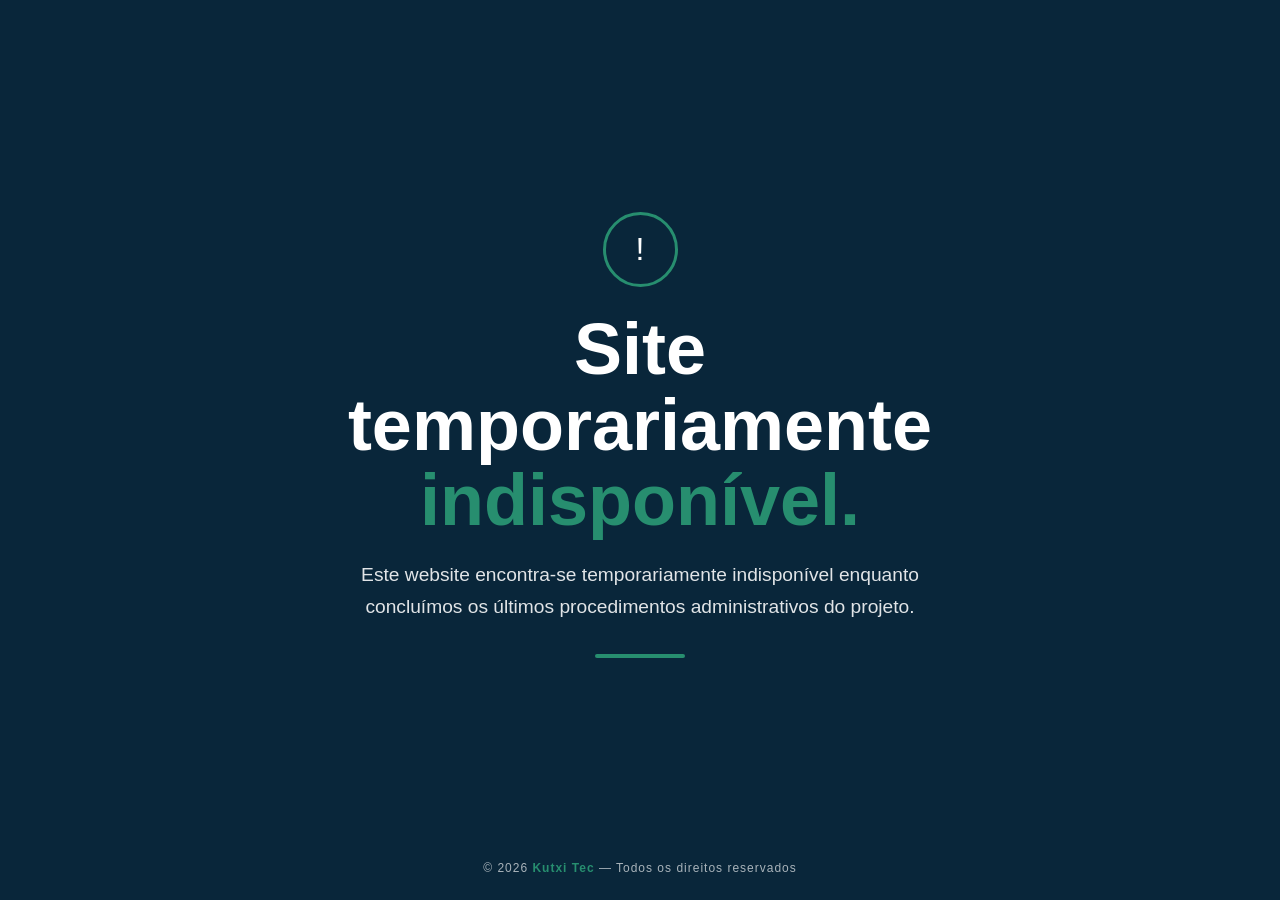
==== commit 824e05bd: "Add files via upload versão suspensa" ====
--- a/index.html
+++ b/index.html
@@ -1,185 +1,227 @@
-<!doctype html>
-<html lang="pt-AO">
-<head>
-  <meta charset="utf-8">
-  <meta name="viewport" content="width=device-width,initial-scale=1">
-  <meta name="description" content="Landing page institucional — Viana I.">
-  <title>Viana I — Saúde, cuidado e excelência</title>
-  <link rel="preconnect" href="https://fonts.googleapis.com">
-  <link rel="preconnect" href="https://fonts.gstatic.com" crossorigin>
-  <link href="https://fonts.googleapis.com/css2?family=DM+Sans:wght@400;500;600;700&family=Manrope:wght@500;600;700;800&display=swap" rel="stylesheet">
-  <link rel="stylesheet" href="style.css">
-</head>
-<body>
-  <header class="site-header" id="header">
-    <a class="brand" href="#inicio" aria-label="Viana I — início">
-      <span class="brand-mark">V</span>
-      <span><strong>VIANA I - ANA PAULA</strong><small>Saúde &amp; Cuidado</small></span>
-    </a>
-    <button class="menu-toggle" aria-label="Abrir menu" aria-expanded="false"><span></span><span></span><span></span></button>
-    <nav class="nav" aria-label="Navegação principal">
-      <a class="active" href="#inicio">Início</a>
-      <a href="#instituicao">Instituição</a>
-      <a href="#equipa">Equipa</a>
-      <a href="#servicos">Serviços</a>
-      <a href="#acompanhamentos">Acompanhamentos</a>
-      <a href="#feedback">Sugestões e Reclamações</a>
-      <a href="#contactos">Contactos</a>
-    </nav>
-    <a class="header-cta" href="#contactos">Fale connosco <span>↗</span></a>
-  </header>
-
-  <main>
-    <section class="hero" id="inicio">
-      <div class="hero-media"><img src="assets/hero-hospital.jpg" alt="Profissionais de saúde a prestar cuidados hospitalares"></div>
-      <div class="hero-overlay"></div>
-      <div class="hero-content reveal">
-        <div class="eyebrow"><span></span> DMS Viana — Serviço Público de Saúde</div>
-        <h1>Saúde com <em>humanidade.</em><br>Excelência com propósito.</h1>
-        <p>Uma instituição comprometida com cuidados de saúde responsáveis, profissionais e próximos de cada pessoa.</p>
-        <div class="hero-actions">
-          <a class="btn btn-light" href="#instituicao">Conheça a instituição <span>↓</span></a>
-          <a class="text-link" href="#equipa">Conhecer a nossa equipa <span>→</span></a>
-        </div>
-      </div>
-      <div class="hero-meta"><span>01</span><i></i><span>07</span></div>
-      <a class="scroll-cue" href="#instituicao"><span>Rolar</span><b>↓</b></a>
-    </section>
-
-    <section class="intro section" id="instituicao">
-      <div class="section-label reveal">01 — A instituição</div>
-      <div class="intro-grid">
-        <div class="reveal"><h2>Uma visão de saúde construída sobre <span>confiança.</span></h2></div>
-        <div class="intro-copy reveal"><p>Trabalhamos para proporcionar uma experiência de cuidado marcada pela competência técnica, responsabilidade e atenção genuína às necessidades de cada paciente.</p><p>O nosso compromisso começa nas pessoas e estende-se à qualidade dos serviços, à ética profissional e à melhoria contínua.</p></div>
-      </div>
-      <div class="stats reveal-group">
-        <div><strong>01</strong><span>Compromisso<br>com o paciente</span></div>
-        <div><strong>02</strong><span>Profissionais<br>dedicados</span></div>
-        <div><strong>03</strong><span>Qualidade e<br>responsabilidade</span></div>
-        <div><strong>04</strong><span>Cuidado<br>humanizado</span></div>
-      </div>
-    </section>
-
-    <section class="institution-details section" id="sobre-instituicao">
-      <div class="section-label reveal">02 — Sobre a Instituição</div>
-      <div class="intro-grid">
-        <div class="reveal">
-          <h2>Saúde pública ao serviço da comunidade <span> com confiança.</span></h2>
-        </div>
-        <div class="intro-copy reveal">
-          <h3>Uma instituição com história</h3>
-          <p>Doação da cooperação espanhola de médicos "Medicus Mundi Catalunia".</p>
-          <p>Inaugurada em 02 de Abril de 1994 pela Dra. Ana Paula dos Santos.</p>
-          <h3>Área</h3>
-          <p>Parte construída: 138.914 m²<br>Parte frontal por construir: 5.445 m²<br>Área total: 144.359 m²</p>
-        </div>
-      </div>
-      <div class="section-label reveal">— Limites</div>
-      <div class="stats reveal-group">
-        <div><strong>Norte</strong><span>Empresa das Jembas II<br>e estrada de Calumbo</span></div>
-        <div><strong>Sul</strong><span>Bairro 1º de Maio<br>e Escola Nacional Penitenciária</span></div>
-        <div><strong>Oeste</strong><span>Escola Preparatória e<br>Administração Municipal de Viana</span></div>
-        <div><strong>Leste</strong><span>Bairro 4 de Abril<br>e Regedoria</span></div>
-      </div>
-    </section>
-
-    <section class="leadership section" id="equipa">
-      <div class="leadership-head">
-        <div class="reveal"><div class="section-label">03 — A Nossa Equipa</div><h2>Conheça os profissionais que fazem parte da <span>nossa unidade.</span></h2></div>
-        <p class="reveal">A Direcção mantém o destaque institucional, enquanto a equipa completa é organizada por áreas para facilitar a consulta dos profissionais.</p>
-      </div>
-      <div class="team-categories reveal-group" id="teamCategories"></div>
-
-      <div class="team-directory reveal">
-        <div class="team-toolbar">
-          <div class="team-toolbar-copy"><span class="team-kicker">Directório institucional</span><h3 id="teamTitle">Todos os profissionais</h3><p id="teamDescription">Explore a equipa por área, pesquise pelo nome ou consulte a função de cada profissional.</p></div>
-          <div class="team-count"><strong id="teamCount">00</strong><span>profissionais<br>encontrados</span></div>
-        </div>
-        <div class="team-controls" role="search">
-          <label class="team-search"><span aria-hidden="true">⌕</span><input id="teamSearch" type="search" placeholder="Pesquisar por nome, função ou categoria..." autocomplete="off" aria-label="Pesquisar profissionais"></label>
-          <label class="team-sort"><span>Ordenar</span><select id="teamSort" aria-label="Ordenar profissionais"><option value="name-asc">A — Z</option><option value="name-desc">Z — A</option><option value="category">Por categoria</option></select></label>
-        </div>
-        <div class="team-results-meta"><span id="teamResultsLabel">A apresentar os profissionais</span><button id="teamClear" type="button">Limpar filtros <span>↗</span></button></div>
-        <div class="director-grid team-grid" id="teamGrid"></div>
-        <div class="team-pagination" id="teamPagination" aria-label="Paginação da equipa"></div>
-      </div>
-
-      <div class="team-note reveal"><span>QR</span><div><strong>Passes profissionais e perfis digitais</strong><p>Cada profissional pode ter um perfil individual ligado ao seu passe através de QR Code. O perfil digital apresenta a identificação, categoria e função do profissional e pode ser actualizado sem alterar o QR Code.</p></div></div>
-    </section>
-
-    <section class="services section" id="servicos">
-      <div class="section-label reveal">04 — Serviços</div>
-      <div class="services-head">
-        <div class="reveal"><h2>Cuidados pensados para <span>cada necessidade.</span></h2></div>
-        <p class="reveal">Conheça os principais serviços prestados pela unidade, organizados de forma simples para facilitar a consulta.</p>
-      </div>
-      <div class="service-grid reveal-group">
-        <article class="service-card"><span class="service-number">01</span><div class="service-icon">+</div><h3>Banco de Urgências</h3><p>Atendimento e assistência aos utentes em situações de urgência.</p></article>
-        <article class="service-card"><span class="service-number">02</span><div class="service-icon">M</div><h3>Maternidade e Sala de Partos</h3><p>Assistência à gestante e cuidados relacionados ao parto.</p></article>
-        <article class="service-card"><span class="service-number">03</span><div class="service-icon">P</div><h3>Pediatria</h3><p>Acompanhamento e cuidados de saúde destinados ao público infantil.</p></article>
-        <article class="service-card"><span class="service-number">04</span><div class="service-icon">C</div><h3>Medicina e Enfermagem</h3><p>Consultas, cuidados de enfermagem e procedimentos de rotina.</p></article>
-        <article class="service-card"><span class="service-number">05</span><div class="service-icon">V</div><h3>PAV — Vacinação</h3><p>Serviços de vacinação integrados ao Programa Alargado de Vacinação.</p></article>
-        <article class="service-card"><span class="service-number">06</span><div class="service-icon">L</div><h3>Laboratório</h3><p>Realização de exames clínicos e apoio ao diagnóstico.</p></article>
-      </div>
-
-      <div class="follow-section reveal" id="acompanhamentos">
-        <div class="follow-copy"><div class="section-label">05 — Acompanhamentos</div><h2>Programas de <span>seguimento contínuo.</span></h2><p>Além dos atendimentos gerais, a unidade acompanha utentes integrados em programas específicos de saúde.</p></div>
-        <div class="follow-grid">
-          <div class="follow-card"><b>H</b><h3>Hepatite</h3><p>Seguimento e cuidados no âmbito do programa.</p></div>
-          <div class="follow-card"><b>T</b><h3>Tuberculose</h3><p>Acompanhamento dos utentes integrados no programa.</p></div>
-          <div class="follow-card"><b>H+</b><h3>HIV/SIDA</h3><p>Seguimento e apoio aos utentes em acompanhamento.</p></div>
-          <div class="follow-card"><b>PF</b><h3>Planeamento Familiar</h3><p>Orientação e acompanhamento em saúde reprodutiva.</p></div>
-        </div>
-      </div>
-    </section>
-
-    <section class="feedback section" id="feedback">
-      <div class="section-label reveal">06 — Participação do utente</div>
-      <div class="feedback-grid">
-        <div class="reveal"><h2>A sua opinião ajuda-nos a <span>melhorar.</span></h2><p>Partilhe uma sugestão ou relate uma situação que mereça atenção. A participação dos utentes é parte importante da melhoria contínua.</p><div class="feedback-email"><small>Canal de sugestões e reclamações</small><a href="mailto:scuallyboy@gmail.com">scuallyboy@gmail.com</a></div><div class="feedback-types"><button type="button" data-feedback-type="Sugestão"><strong>Sugestão</strong><span>Uma ideia ou proposta de melhoria.</span></button><button type="button" data-feedback-type="Reclamação"><strong>Reclamação</strong><span>Uma situação que merece atenção.</span></button></div></div>
-        <form class="feedback-form reveal" id="feedback-form" data-feedback-email="scuallyboy@gmail.com">
-          <input type="text" name="_honey" tabindex="-1" autocomplete="off" class="form-honey" aria-hidden="true">
-          <input type="hidden" name="_subject" value="Sugestão/Reclamação — Viana I / ANA PAULA">
-          <input type="hidden" name="_template" value="table">
-          <input type="hidden" name="_captcha" value="false">
-          <input type="hidden" name="_url" value="https://centro-saude-viana-i.vercel.app/">
-          <div class="feedback-form-heading"><span>Formulário de contacto</span><small>Todos os campos marcados com * são obrigatórios.</small></div>
-          <label>Tipo de mensagem <span class="required-mark">*</span><select name="tipo" required><option value="">Escolha entre sugestão ou reclamação</option><option>Sugestão</option><option>Reclamação</option></select></label>
-          <div class="identity-grid">
-            <label>Primeiro nome <span class="required-mark">*</span><input name="nome" required minlength="2" autocomplete="given-name" placeholder="Ex.: João"></label>
-            <label>Apelido / sobrenome <span class="required-mark">*</span><input name="apelido" required minlength="2" autocomplete="family-name" placeholder="Ex.: Silva"></label>
-          </div>
-          <div class="identity-grid">
-            <label>E-mail <span class="required-mark">*</span><input name="email" type="email" required autocomplete="email" placeholder="exemplo@email.com"></label>
-            <label>Número de telefone <span class="required-mark">*</span><input name="telefone" type="tel" required inputmode="tel" pattern="[0-9+()\s-]{9,20}" autocomplete="tel" placeholder="Ex.: +244 9XX XXX XXX"></label>
-          </div>
-          <label>Mensagem<textarea name="mensagem" rows="6" required minlength="10" placeholder="Escreva aqui a sua sugestão ou reclamação..."></textarea></label>
-          <div class="form-bottom"><span>Não é necessário criar conta nem iniciar sessão. Os dados são utilizados apenas para tratar a mensagem.</span><button class="btn btn-dark" type="submit">Enviar mensagem <span>→</span></button></div>
-          <div class="feedback-success" id="feedback-success" role="status" aria-live="polite">Mensagem pronta.</div>
-        </form>
-      </div>
-    </section>
-
-    <section class="contact section" id="contactos">
-      <div class="section-label reveal">07 — Contactos</div>
-      <div class="contact-grid">
-        <div class="reveal"><h2>Estamos aqui<br>para <span>si.</span></h2><p>Entre em contacto com a instituição para obter informações sobre os nossos serviços, acompanhamento e atendimento.</p></div>
-        <div class="contact-card reveal"><div><small>Atendimento</small><strong>Informações institucionais</strong></div><div><small>Localização</small><strong>Viana, Angola</strong></div><div><small>Contacto</small><strong>Consulte os canais oficiais</strong></div><a class="btn btn-dark" href="#inicio">Voltar ao início <span>↑</span></a></div>
-      </div>
-    </section>
-  </main>
-
-  <footer><div class="brand"><span class="brand-mark">KT</span><span><strong>KUTXI TEC</strong><small>TECNOLOGIA • DESIGN &amp; • SOLUÇÕES DIGITAIS</small></span></div><p>© <span id="year"></span> Viana I. Todos os direitos reservados a <strong>Kutxi Tec</strong>.</p></footer>
-
-  <div class="modal" id="profileModal" aria-hidden="true" role="dialog" aria-modal="true" aria-labelledby="modalName">
-    <div class="modal-backdrop" data-close></div>
-    <div class="modal-panel">
-      <button class="modal-close" type="button" aria-label="Fechar" data-close>×</button>
-      <div class="modal-photo"><img id="modalPhoto" src="" alt=""></div>
-      <div class="modal-copy"><div class="section-label">Perfil profissional</div><span class="modal-role" id="modalRole"></span><h2 id="modalName"></h2><div class="modal-line"></div><p id="modalBio"></p><div class="profile-facts"><div><small>Categoria</small><strong id="modalCategory"></strong></div><div><small>Função</small><strong id="modalFunction"></strong></div></div><div class="modal-actions"><a class="btn btn-dark" id="modalProfileLink" href="#">Abrir perfil completo <span>↗</span></a></div></div>
-    </div>
-  </div>
-  <script src="team-data.js"></script>
-  <script src="script.js"></script>
-</body>
-</html>
+<!DOCTYPE html>
+<html lang="pt">
+<head>
+    <meta charset="UTF-8">
+    <meta name="viewport" content="width=device-width, initial-scale=1.0">
+
+    <title>Site Temporariamente Indisponível</title>
+
+    <style>
+        * {
+            margin: 0;
+            padding: 0;
+            box-sizing: border-box;
+        }
+
+        body {
+            width: 100%;
+            height: 100vh;
+            overflow: hidden;
+            font-family: Arial, Helvetica, sans-serif;
+            color: white;
+            background: #09263A;
+        }
+
+        .page {
+            position: relative;
+            width: 100%;
+            height: 100vh;
+            display: flex;
+            align-items: center;
+            justify-content: center;
+            text-align: center;
+            overflow: hidden;
+        }
+
+        .page::before {
+            content: "";
+            position: absolute;
+            inset: 0;
+
+            background:
+                linear-gradient(
+                    rgba(9, 38, 58, 0.78),
+                    rgba(9, 38, 58, 0.82)
+                ),
+                url("fundo.jpg");
+
+            background-size: cover;
+            background-position: center;
+
+            animation: zoom 18s ease-in-out infinite alternate;
+
+            z-index: -1;
+        }
+
+        .content {
+            width: min(700px, 90%);
+            padding: 40px 20px;
+
+            animation: entrada 1.2s ease forwards;
+        }
+
+        .icon {
+            width: 75px;
+            height: 75px;
+            margin: 0 auto 25px;
+
+            border: 3px solid #278E6F;
+            border-radius: 50%;
+
+            display: flex;
+            align-items: center;
+            justify-content: center;
+
+            font-size: 32px;
+
+            animation: pulse 2.5s infinite;
+        }
+
+        h1 {
+            font-size: clamp(2rem, 6vw, 4.5rem);
+            line-height: 1.05;
+            margin-bottom: 20px;
+        }
+
+        h1 span {
+            color: #278E6F;
+        }
+
+        p {
+            font-size: clamp(1rem, 2vw, 1.2rem);
+            line-height: 1.7;
+            color: rgba(255,255,255,0.88);
+        }
+
+        .line {
+            width: 90px;
+            height: 4px;
+            background: #278E6F;
+            margin: 30px auto;
+            border-radius: 10px;
+
+            animation: loading 2s infinite alternate;
+        }
+
+        .copyright {
+            position: absolute;
+            bottom: 25px;
+            left: 50%;
+            transform: translateX(-50%);
+
+            width: 90%;
+
+            font-size: 12px;
+            letter-spacing: 1px;
+
+            color: rgba(255,255,255,0.65);
+        }
+
+        .copyright strong {
+            color: #278E6F;
+        }
+
+        @keyframes zoom {
+
+            from {
+                transform: scale(1.02);
+            }
+
+            to {
+                transform: scale(1.10);
+            }
+
+        }
+
+        @keyframes entrada {
+
+            from {
+                opacity: 0;
+                transform: translateY(25px);
+            }
+
+            to {
+                opacity: 1;
+                transform: translateY(0);
+            }
+
+        }
+
+        @keyframes pulse {
+
+            0%, 100% {
+                box-shadow: 0 0 0 0 rgba(39,142,111,0.5);
+            }
+
+            50% {
+                box-shadow: 0 0 0 15px rgba(39,142,111,0);
+            }
+
+        }
+
+        @keyframes loading {
+
+            from {
+                width: 60px;
+            }
+
+            to {
+                width: 140px;
+            }
+
+        }
+
+        @media (max-width: 600px) {
+
+            .content {
+                padding: 30px 15px;
+            }
+
+            .icon {
+                width: 65px;
+                height: 65px;
+                font-size: 27px;
+            }
+
+            .copyright {
+                font-size: 10px;
+            }
+
+        }
+
+    </style>
+</head>
+
+<body>
+
+    <main class="page">
+
+        <section class="content">
+
+            <div class="icon">
+                !
+            </div>
+
+            <h1>
+                Site temporariamente<br>
+                <span>indisponível.</span>
+            </h1>
+
+            <p>
+                Este website encontra-se temporariamente indisponível
+                enquanto concluímos os últimos procedimentos administrativos
+                do projeto.
+            </p>
+
+            <div class="line"></div>
+
+        </section>
+
+        <div class="copyright">
+            © 2026 <strong>Kutxi Tec</strong> — Todos os direitos reservados
+        </div>
+
+    </main>
+
+</body>
+</html>
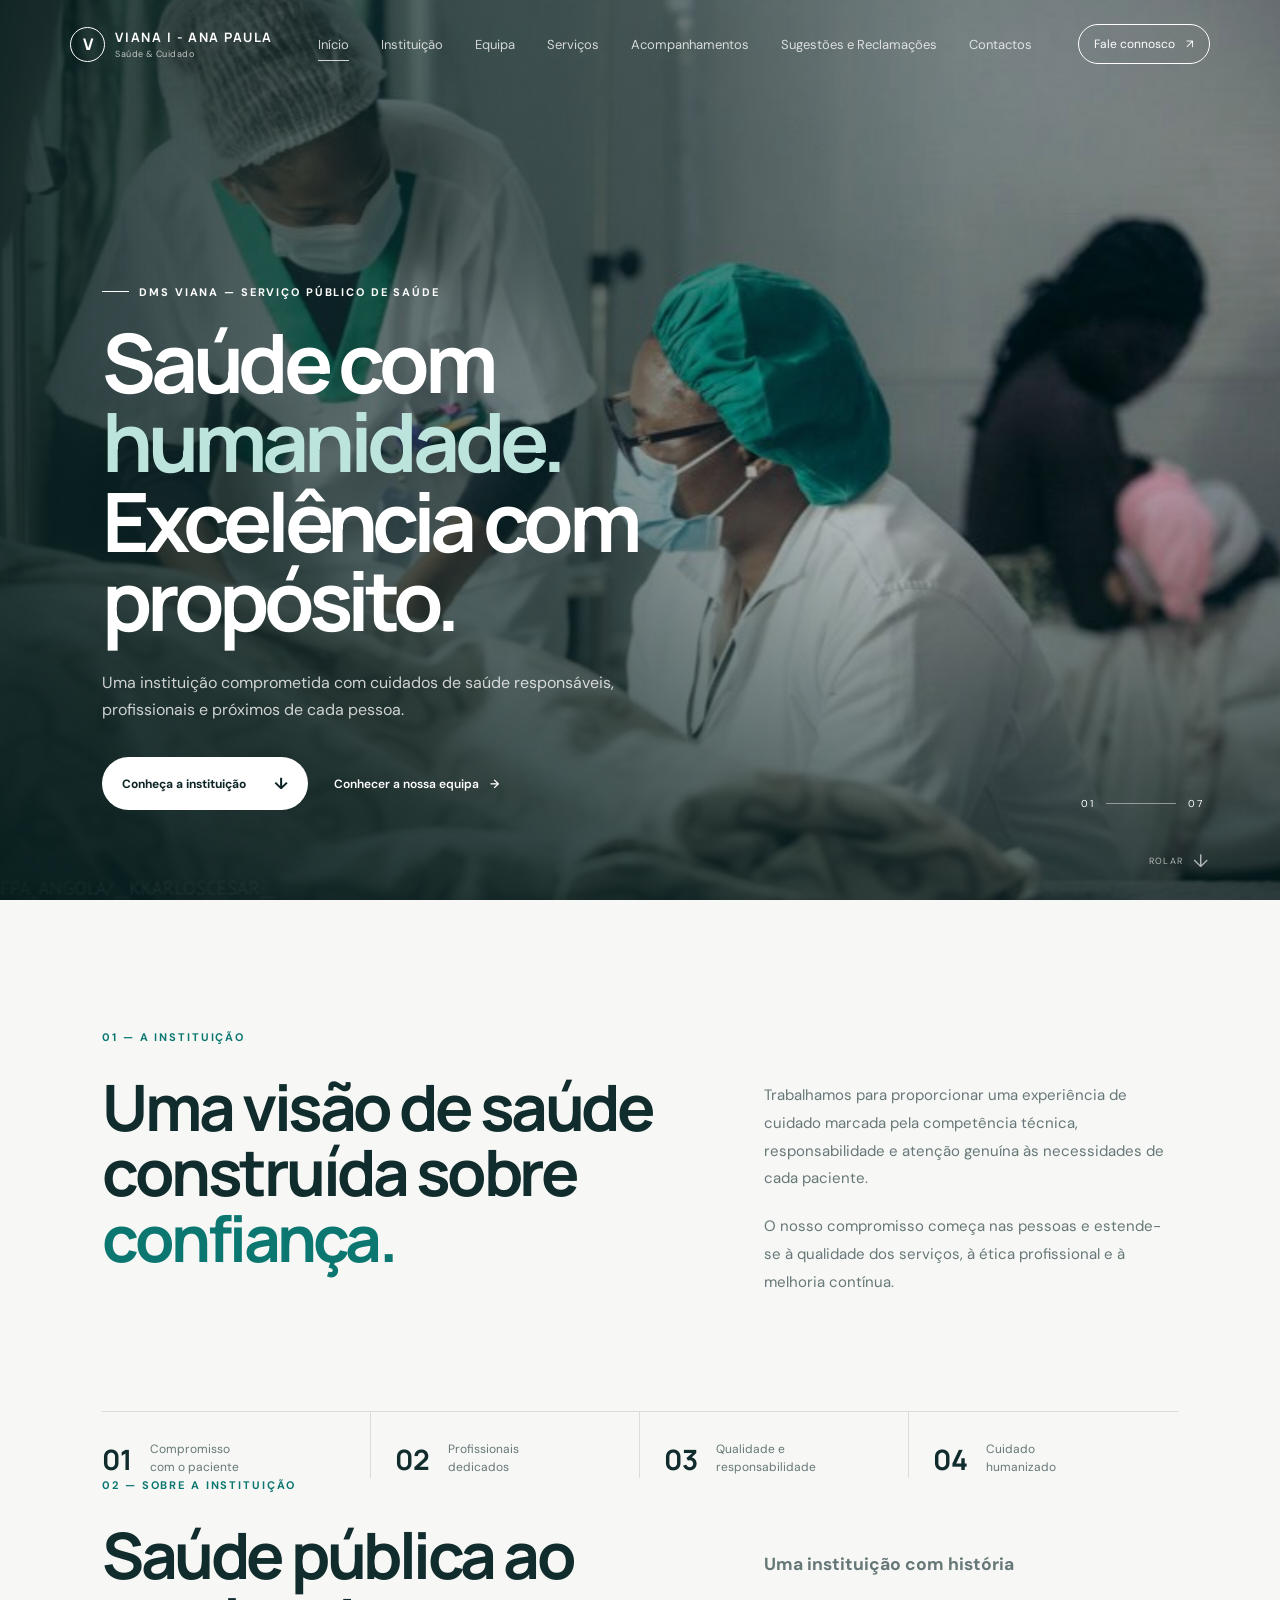
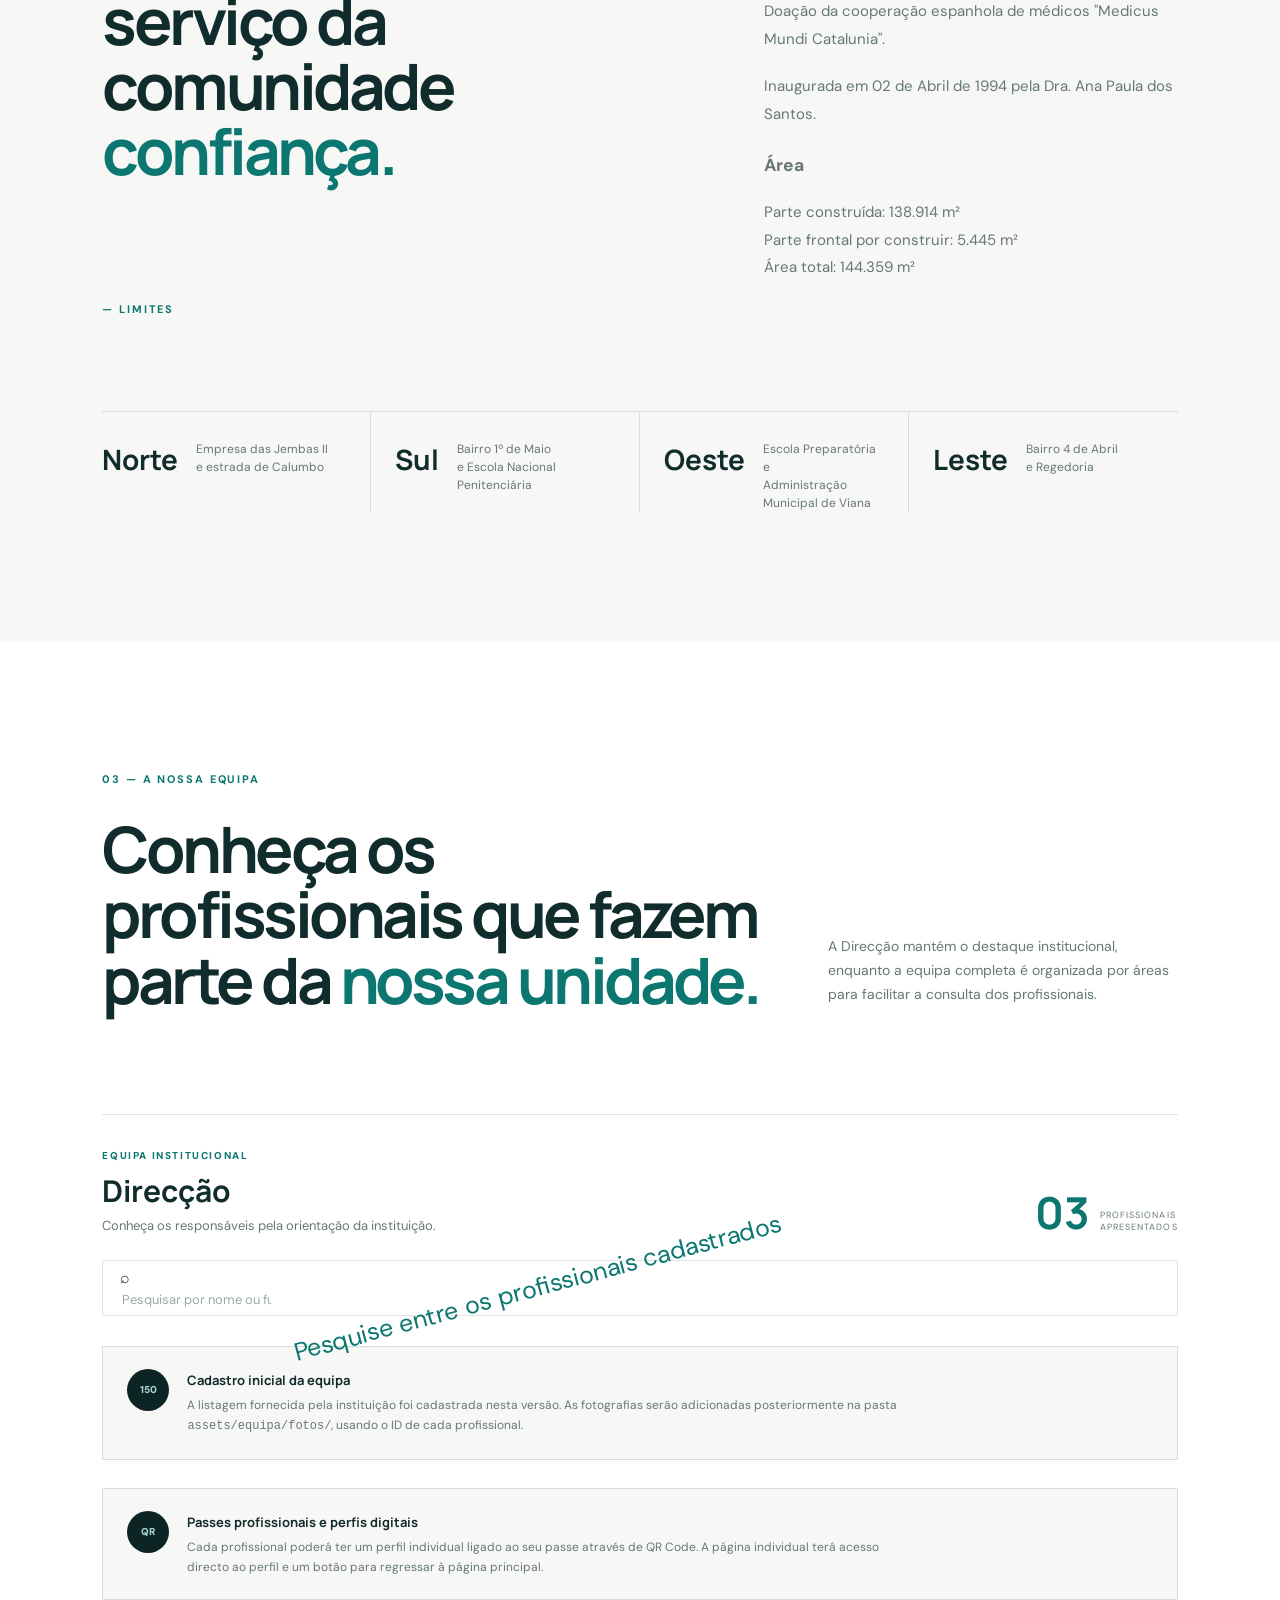
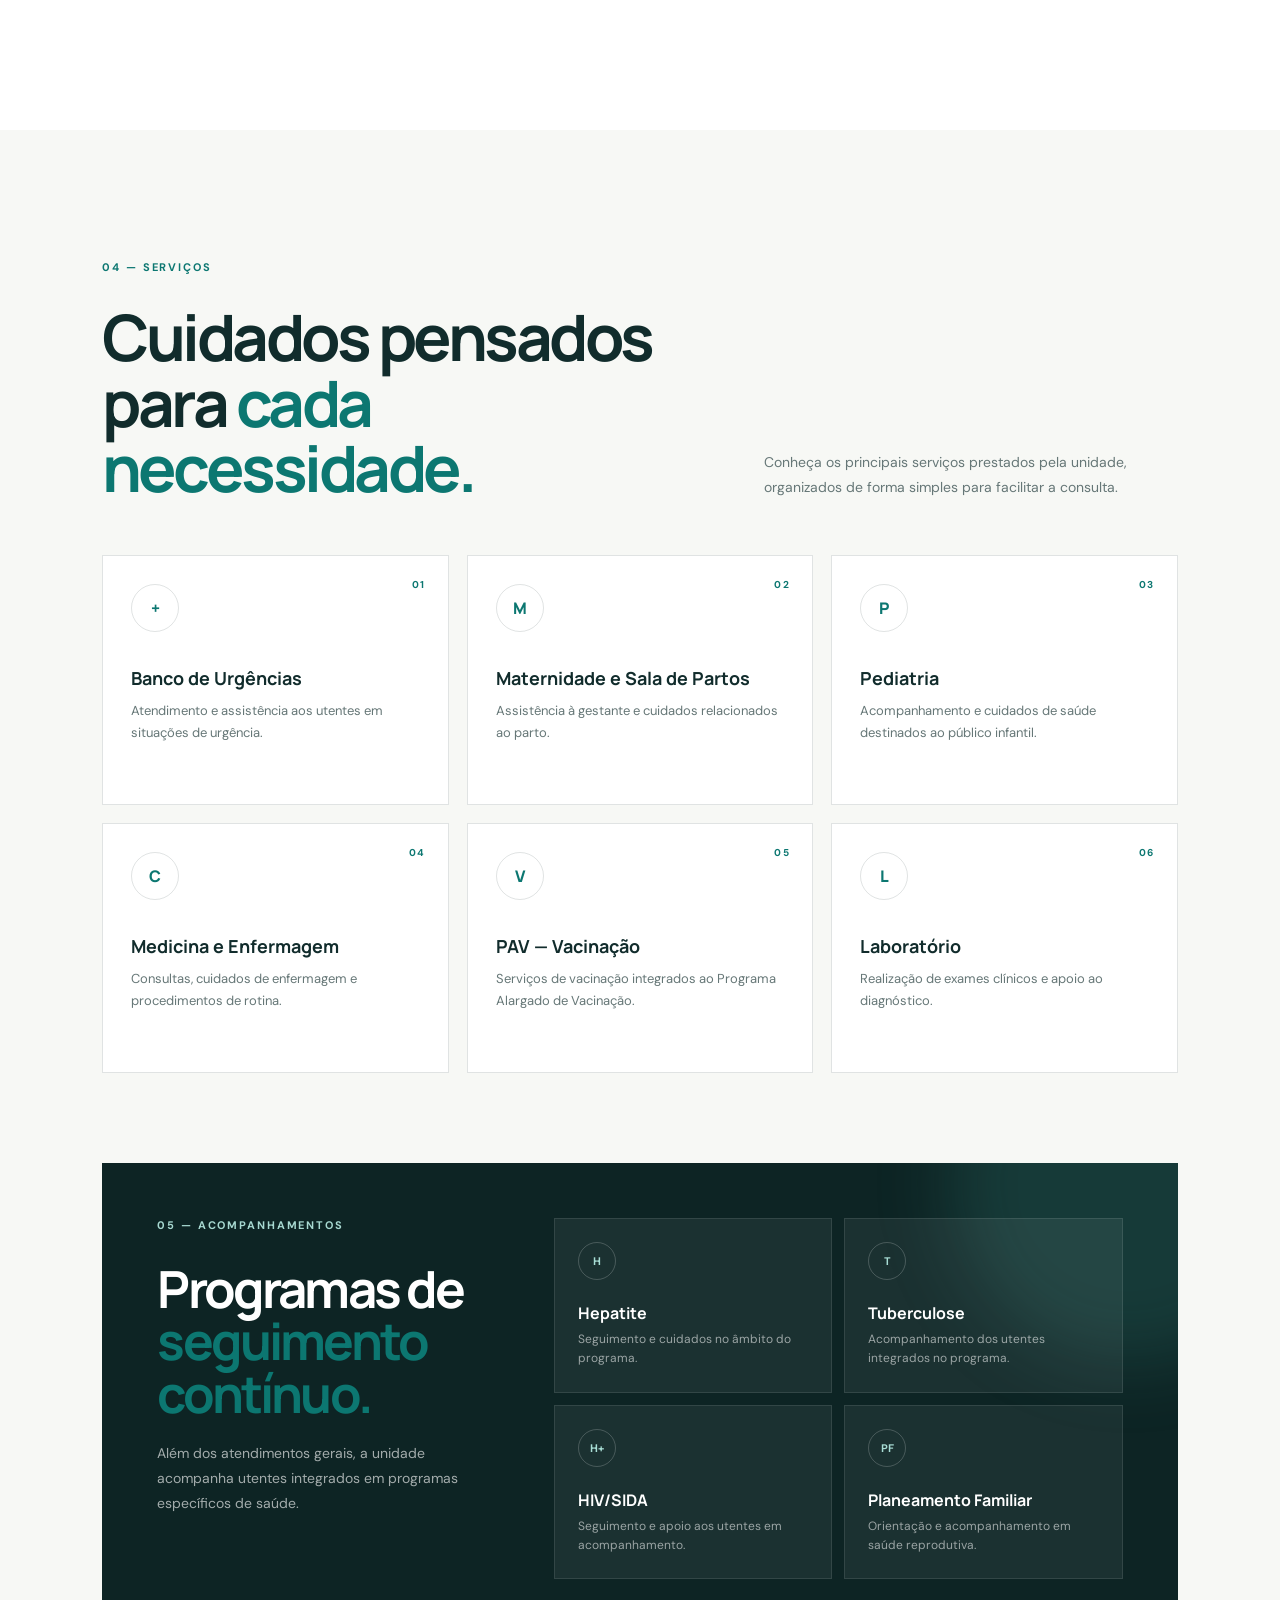
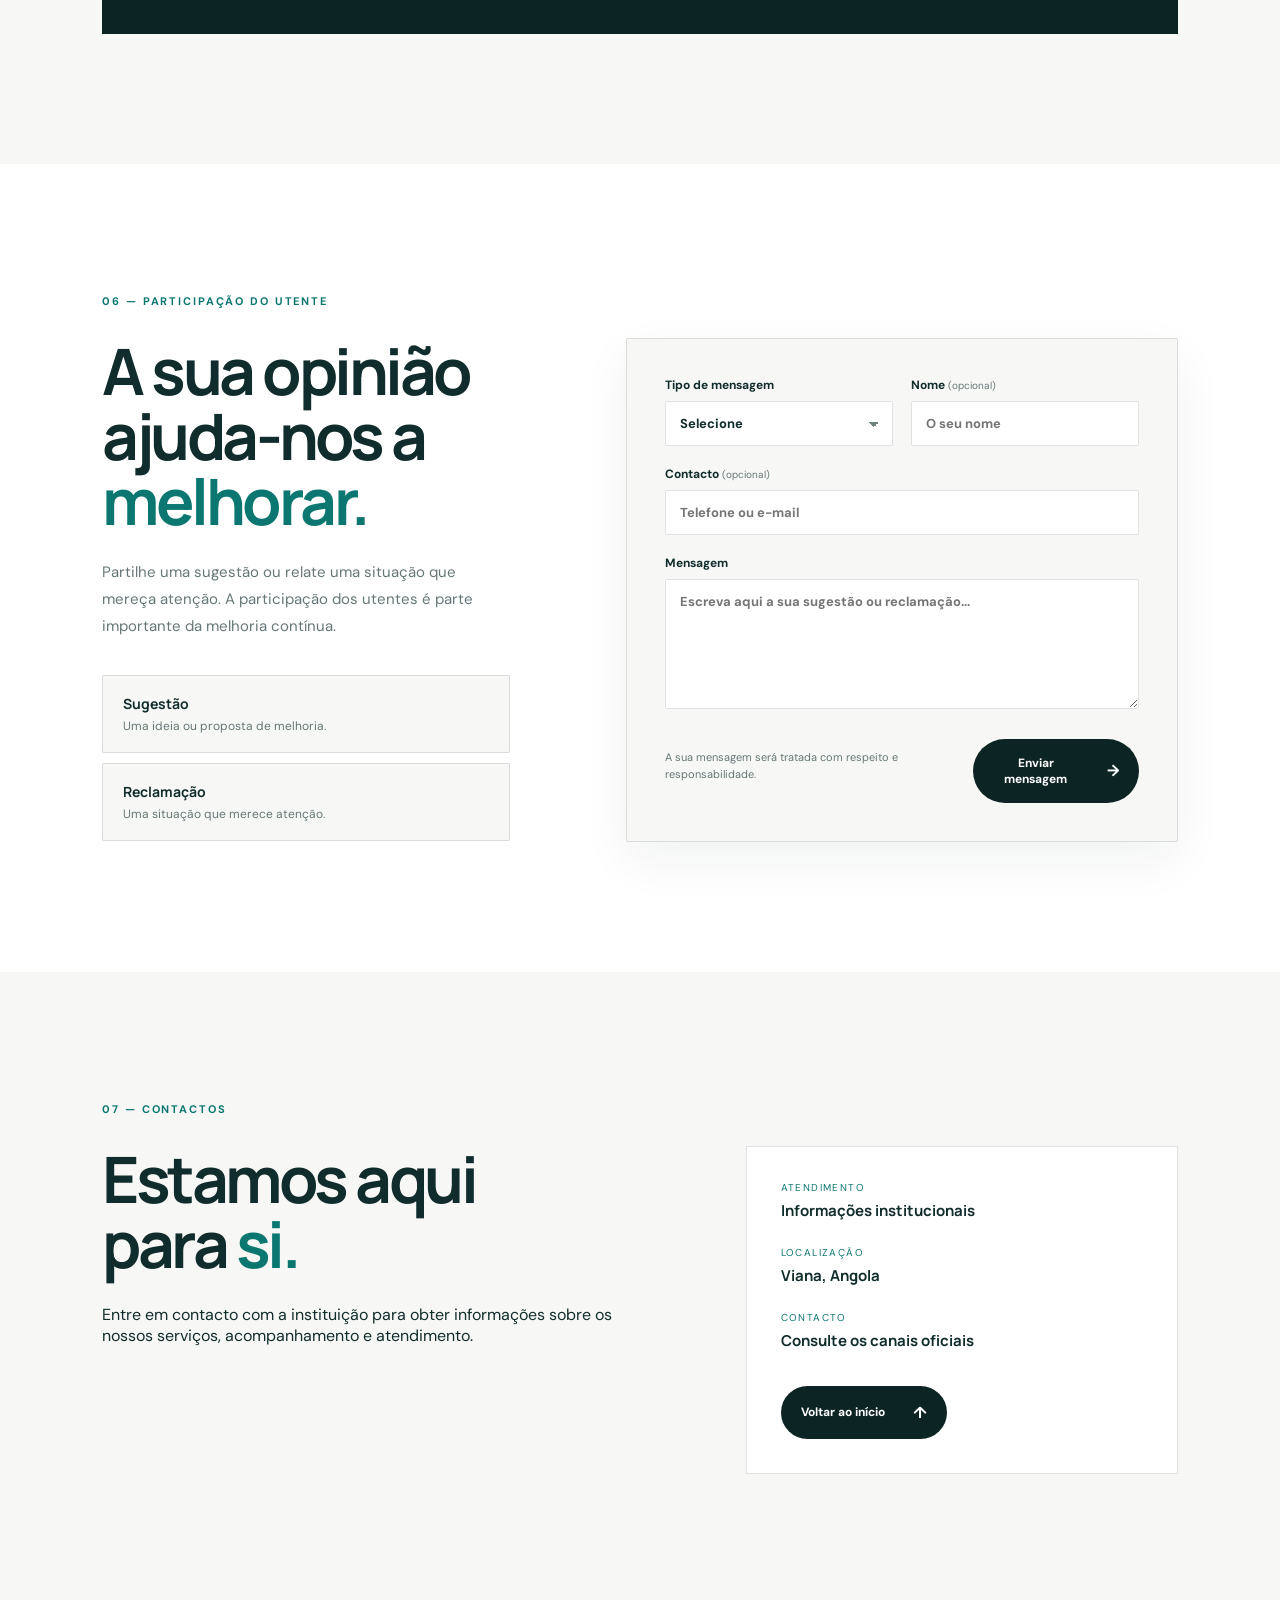
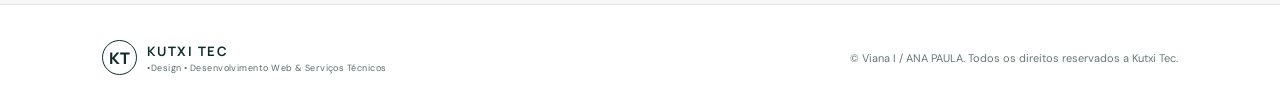
==== commit d7228663: "Add files via upload" ====
--- a/index.html
+++ b/index.html
@@ -1,227 +1,168 @@
-<!DOCTYPE html>
-<html lang="pt">
-<head>
-    <meta charset="UTF-8">
-    <meta name="viewport" content="width=device-width, initial-scale=1.0">
-
-    <title>Site Temporariamente Indisponível</title>
-
-    <style>
-        * {
-            margin: 0;
-            padding: 0;
-            box-sizing: border-box;
-        }
-
-        body {
-            width: 100%;
-            height: 100vh;
-            overflow: hidden;
-            font-family: Arial, Helvetica, sans-serif;
-            color: white;
-            background: #09263A;
-        }
-
-        .page {
-            position: relative;
-            width: 100%;
-            height: 100vh;
-            display: flex;
-            align-items: center;
-            justify-content: center;
-            text-align: center;
-            overflow: hidden;
-        }
-
-        .page::before {
-            content: "";
-            position: absolute;
-            inset: 0;
-
-            background:
-                linear-gradient(
-                    rgba(9, 38, 58, 0.78),
-                    rgba(9, 38, 58, 0.82)
-                ),
-                url("fundo.jpg");
-
-            background-size: cover;
-            background-position: center;
-
-            animation: zoom 18s ease-in-out infinite alternate;
-
-            z-index: -1;
-        }
-
-        .content {
-            width: min(700px, 90%);
-            padding: 40px 20px;
-
-            animation: entrada 1.2s ease forwards;
-        }
-
-        .icon {
-            width: 75px;
-            height: 75px;
-            margin: 0 auto 25px;
-
-            border: 3px solid #278E6F;
-            border-radius: 50%;
-
-            display: flex;
-            align-items: center;
-            justify-content: center;
-
-            font-size: 32px;
-
-            animation: pulse 2.5s infinite;
-        }
-
-        h1 {
-            font-size: clamp(2rem, 6vw, 4.5rem);
-            line-height: 1.05;
-            margin-bottom: 20px;
-        }
-
-        h1 span {
-            color: #278E6F;
-        }
-
-        p {
-            font-size: clamp(1rem, 2vw, 1.2rem);
-            line-height: 1.7;
-            color: rgba(255,255,255,0.88);
-        }
-
-        .line {
-            width: 90px;
-            height: 4px;
-            background: #278E6F;
-            margin: 30px auto;
-            border-radius: 10px;
-
-            animation: loading 2s infinite alternate;
-        }
-
-        .copyright {
-            position: absolute;
-            bottom: 25px;
-            left: 50%;
-            transform: translateX(-50%);
-
-            width: 90%;
-
-            font-size: 12px;
-            letter-spacing: 1px;
-
-            color: rgba(255,255,255,0.65);
-        }
-
-        .copyright strong {
-            color: #278E6F;
-        }
-
-        @keyframes zoom {
-
-            from {
-                transform: scale(1.02);
-            }
-
-            to {
-                transform: scale(1.10);
-            }
-
-        }
-
-        @keyframes entrada {
-
-            from {
-                opacity: 0;
-                transform: translateY(25px);
-            }
-
-            to {
-                opacity: 1;
-                transform: translateY(0);
-            }
-
-        }
-
-        @keyframes pulse {
-
-            0%, 100% {
-                box-shadow: 0 0 0 0 rgba(39,142,111,0.5);
-            }
-
-            50% {
-                box-shadow: 0 0 0 15px rgba(39,142,111,0);
-            }
-
-        }
-
-        @keyframes loading {
-
-            from {
-                width: 60px;
-            }
-
-            to {
-                width: 140px;
-            }
-
-        }
-
-        @media (max-width: 600px) {
-
-            .content {
-                padding: 30px 15px;
-            }
-
-            .icon {
-                width: 65px;
-                height: 65px;
-                font-size: 27px;
-            }
-
-            .copyright {
-                font-size: 10px;
-            }
-
-        }
-
-    </style>
-</head>
-
-<body>
-
-    <main class="page">
-
-        <section class="content">
-
-            <div class="icon">
-                !
-            </div>
-
-            <h1>
-                Site temporariamente<br>
-                <span>indisponível.</span>
-            </h1>
-
-            <p>
-                Este website encontra-se temporariamente indisponível
-                enquanto concluímos os últimos procedimentos administrativos
-                do projeto.
-            </p>
-
-            <div class="line"></div>
-
-        </section>
-
-        <div class="copyright">
-            © 2026 <strong>Kutxi Tec</strong> — Todos os direitos reservados
-        </div>
-
-    </main>
-
-</body>
-</html>+<!doctype html>
+<html lang="pt-AO">
+<head>
+  <meta charset="utf-8">
+  <meta name="viewport" content="width=device-width,initial-scale=1">
+  <meta name="description" content="Landing page institucional — Viana I.">
+  <title>Viana I - ANA PAULA — Saúde, cuidado e excelência</title>
+  <link rel="preconnect" href="https://fonts.googleapis.com">
+  <link rel="preconnect" href="https://fonts.gstatic.com" crossorigin>
+  <link href="https://fonts.googleapis.com/css2?family=DM+Sans:wght@400;500;600;700&family=Manrope:wght@500;600;700;800&display=swap" rel="stylesheet">
+  <link rel="stylesheet" href="style.css">
+</head>
+<body>
+  <header class="site-header" id="header">
+    <a class="brand" href="#inicio" aria-label="Viana I  — início">
+      <span class="brand-mark">V</span>
+      <span><strong>VIANA I - ANA PAULA</strong><small>Saúde &amp; Cuidado</small></span>
+    </a>
+    <button class="menu-toggle" aria-label="Abrir menu" aria-expanded="false"><span></span><span></span><span></span></button>
+    <nav class="nav" aria-label="Navegação principal">
+      <a class="active" href="#inicio">Início</a>
+      <a href="#instituicao">Instituição</a>
+      <a href="#equipa">Equipa</a>
+      <a href="#servicos">Serviços</a>
+      <a href="#acompanhamentos">Acompanhamentos</a>
+      <a href="#feedback">Sugestões e Reclamações</a>
+      <a href="#contactos">Contactos</a>
+    </nav>
+    <a class="header-cta" href="#contactos">Fale connosco <span>↗</span></a>
+  </header>
+
+  <main>
+    <section class="hero" id="inicio">
+      <div class="hero-media"><img src="assets/hero-hospital.jpg" alt="Profissionais de saúde a prestar cuidados hospitalares"></div>
+      <div class="hero-overlay"></div>
+      <div class="hero-content reveal">
+        <div class="eyebrow"><span></span> DMS Viana — Serviço Público de Saúde</div>
+        <h1>Saúde com <em>humanidade.</em><br>Excelência com propósito.</h1>
+        <p>Uma instituição comprometida com cuidados de saúde responsáveis, profissionais e próximos de cada pessoa.</p>
+        <div class="hero-actions">
+          <a class="btn btn-light" href="#instituicao">Conheça a instituição <span>↓</span></a>
+          <a class="text-link" href="#equipa">Conhecer a nossa equipa <span>→</span></a>
+        </div>
+      </div>
+      <div class="hero-meta"><span>01</span><i></i><span>07</span></div>
+      <a class="scroll-cue" href="#instituicao"><span>Rolar</span><b>↓</b></a>
+    </section>
+
+    <section class="intro section" id="instituicao">
+      <div class="section-label reveal">01 — A instituição</div>
+      <div class="intro-grid">
+        <div class="reveal"><h2>Uma visão de saúde construída sobre <span>confiança.</span></h2></div>
+        <div class="intro-copy reveal"><p>Trabalhamos para proporcionar uma experiência de cuidado marcada pela competência técnica, responsabilidade e atenção genuína às necessidades de cada paciente.</p><p>O nosso compromisso começa nas pessoas e estende-se à qualidade dos serviços, à ética profissional e à melhoria contínua.</p></div>
+      </div>
+      <div class="stats reveal-group">
+        <div><strong>01</strong><span>Compromisso<br>com o paciente</span></div>
+        <div><strong>02</strong><span>Profissionais<br>dedicados</span></div>
+        <div><strong>03</strong><span>Qualidade e<br>responsabilidade</span></div>
+        <div><strong>04</strong><span>Cuidado<br>humanizado</span></div>
+      </div>
+
+      <div class="institution-details">
+        <div class="section-label reveal">02 — Sobre a Instituição</div>
+        <div class="intro-grid">
+          <div class="reveal">
+            <h2>Saúde pública ao serviço da comunidade <span>confiança.</span></h2>
+          </div>
+          <div class="intro-copy reveal">
+            <h3>Uma instituição com história</h3>
+            <p>Doação da cooperação espanhola de médicos "Medicus Mundi Catalunia".</p>
+            <p>Inaugurada em 02 de Abril de 1994 pela Dra. Ana Paula dos Santos.</p>
+            <h3>Área</h3>
+            <p>Parte construída: 138.914 m²<br>Parte frontal por construir: 5.445 m²<br>Área total: 144.359 m²</p>
+          </div>
+        </div>
+
+        <div class="section-label reveal">— Limites</div>
+        <div class="stats reveal-group">
+          <div><strong>Norte</strong><span>Empresa das Jembas II<br>e estrada de Calumbo</span></div>
+          <div><strong>Sul</strong><span>Bairro 1º de Maio<br>e Escola Nacional Penitenciária</span></div>
+          <div><strong>Oeste</strong><span>Escola Preparatória e<br>Administração Municipal de Viana</span></div>
+          <div><strong>Leste</strong><span>Bairro 4 de Abril<br>e Regedoria</span></div>
+        </div>
+      </div>
+    </section>
+
+    <section class="leadership section" id="equipa">
+      <div class="leadership-head">
+        <div class="reveal"><div class="section-label">03 — A Nossa Equipa</div><h2>Conheça os profissionais que fazem parte da <span>nossa unidade.</span></h2></div>
+        <p class="reveal">A Direcção mantém o destaque institucional, enquanto a equipa completa é organizada por áreas para facilitar a consulta dos profissionais.</p>
+      </div>
+      <div class="team-categories reveal-group" id="teamCategories"></div>
+      <div class="team-toolbar reveal">
+        <div><span class="team-kicker">Equipa institucional</span><h3 id="teamTitle">Direcção</h3><p id="teamDescription">Conheça os responsáveis pela orientação da instituição.</p></div>
+        <div class="team-count"><strong id="teamCount">03</strong><span>profissionais<br>apresentados</span></div>
+      </div>
+      <div class="team-search reveal">
+        <label><span>⌕</span><input id="teamSearch" type="search" placeholder="Pesquisar por nome ou função..." autocomplete="off"></label>
+        <span id="teamSearchMeta">Pesquise entre os profissionais cadastrados</span>
+      </div>
+      <div class="director-grid team-grid" id="teamGrid"></div>
+      <div class="team-note reveal"><span>150</span><div><strong>Cadastro inicial da equipa</strong><p>A listagem fornecida pela instituição foi cadastrada nesta versão. As fotografias serão adicionadas posteriormente na pasta <code>assets/equipa/fotos/</code>, usando o ID de cada profissional.</p></div></div>
+      <div class="team-note reveal"><span>QR</span><div><strong>Passes profissionais e perfis digitais</strong><p>Cada profissional poderá ter um perfil individual ligado ao seu passe através de QR Code. A página individual terá acesso directo ao perfil e um botão para regressar à página principal.</p></div></div>
+    </section>
+
+    <section class="services section" id="servicos">
+      <div class="section-label reveal">04 — Serviços</div>
+      <div class="services-head">
+        <div class="reveal"><h2>Cuidados pensados para <span>cada necessidade.</span></h2></div>
+        <p class="reveal">Conheça os principais serviços prestados pela unidade, organizados de forma simples para facilitar a consulta.</p>
+      </div>
+      <div class="service-grid reveal-group">
+        <article class="service-card"><span class="service-number">01</span><div class="service-icon">+</div><h3>Banco de Urgências</h3><p>Atendimento e assistência aos utentes em situações de urgência.</p></article>
+        <article class="service-card"><span class="service-number">02</span><div class="service-icon">M</div><h3>Maternidade e Sala de Partos</h3><p>Assistência à gestante e cuidados relacionados ao parto.</p></article>
+        <article class="service-card"><span class="service-number">03</span><div class="service-icon">P</div><h3>Pediatria</h3><p>Acompanhamento e cuidados de saúde destinados ao público infantil.</p></article>
+        <article class="service-card"><span class="service-number">04</span><div class="service-icon">C</div><h3>Medicina e Enfermagem</h3><p>Consultas, cuidados de enfermagem e procedimentos de rotina.</p></article>
+        <article class="service-card"><span class="service-number">05</span><div class="service-icon">V</div><h3>PAV — Vacinação</h3><p>Serviços de vacinação integrados ao Programa Alargado de Vacinação.</p></article>
+        <article class="service-card"><span class="service-number">06</span><div class="service-icon">L</div><h3>Laboratório</h3><p>Realização de exames clínicos e apoio ao diagnóstico.</p></article>
+      </div>
+
+      <div class="follow-section reveal" id="acompanhamentos">
+        <div class="follow-copy"><div class="section-label">05 — Acompanhamentos</div><h2>Programas de <span>seguimento contínuo.</span></h2><p>Além dos atendimentos gerais, a unidade acompanha utentes integrados em programas específicos de saúde.</p></div>
+        <div class="follow-grid">
+          <div class="follow-card"><b>H</b><h3>Hepatite</h3><p>Seguimento e cuidados no âmbito do programa.</p></div>
+          <div class="follow-card"><b>T</b><h3>Tuberculose</h3><p>Acompanhamento dos utentes integrados no programa.</p></div>
+          <div class="follow-card"><b>H+</b><h3>HIV/SIDA</h3><p>Seguimento e apoio aos utentes em acompanhamento.</p></div>
+          <div class="follow-card"><b>PF</b><h3>Planeamento Familiar</h3><p>Orientação e acompanhamento em saúde reprodutiva.</p></div>
+        </div>
+      </div>
+    </section>
+
+    <section class="feedback section" id="feedback">
+      <div class="section-label reveal">06 — Participação do utente</div>
+      <div class="feedback-grid">
+        <div class="reveal"><h2>A sua opinião ajuda-nos a <span>melhorar.</span></h2><p>Partilhe uma sugestão ou relate uma situação que mereça atenção. A participação dos utentes é parte importante da melhoria contínua.</p><div class="feedback-types"><button type="button" data-feedback-type="Sugestão"><strong>Sugestão</strong><span>Uma ideia ou proposta de melhoria.</span></button><button type="button" data-feedback-type="Reclamação"><strong>Reclamação</strong><span>Uma situação que merece atenção.</span></button></div></div>
+        <form class="feedback-form reveal" id="feedback-form">
+          <div class="form-row"><label>Tipo de mensagem<select name="tipo" required><option value="">Selecione</option><option>Sugestão</option><option>Reclamação</option></select></label><label>Nome <small>(opcional)</small><input name="nome" placeholder="O seu nome"></label></div>
+          <label>Contacto <small>(opcional)</small><input name="contacto" placeholder="Telefone ou e-mail"></label>
+          <label>Mensagem<textarea name="mensagem" rows="6" required placeholder="Escreva aqui a sua sugestão ou reclamação..."></textarea></label>
+          <div class="form-bottom"><span>A sua mensagem será tratada com respeito e responsabilidade.</span><button class="btn btn-dark" type="submit">Enviar mensagem <span>→</span></button></div>
+          <div class="feedback-success" id="feedback-success">Mensagem registada nesta interface. O formulário pode ser ligado posteriormente ao e-mail ou sistema de gestão da instituição.</div>
+        </form>
+      </div>
+    </section>
+
+    <section class="contact section" id="contactos">
+      <div class="section-label reveal">07 — Contactos</div>
+      <div class="contact-grid">
+        <div class="reveal"><h2>Estamos aqui<br>para <span>si.</span></h2><p>Entre em contacto com a instituição para obter informações sobre os nossos serviços, acompanhamento e atendimento.</p></div>
+        <div class="contact-card reveal"><div><small>Atendimento</small><strong>Informações institucionais</strong></div><div><small>Localização</small><strong>Viana, Angola</strong></div><div><small>Contacto</small><strong>Consulte os canais oficiais</strong></div><a class="btn btn-dark" href="#inicio">Voltar ao início <span>↑</span></a></div>
+      </div>
+    </section>
+  </main>
+
+  <footer><div class="brand"><span class="brand-mark">KT</span><span><strong>KUTXI TEC</strong><small>•Design • Desenvolvimento Web &amp; Serviços Técnicos</small></span></div><p>© <span id="year"></span> Viana I / ANA PAULA. Todos os direitos reservados a Kutxi Tec.</p></footer>
+
+  <div class="modal" id="profileModal" aria-hidden="true" role="dialog" aria-modal="true" aria-labelledby="modalName">
+    <div class="modal-backdrop" data-close></div>
+    <div class="modal-panel">
+      <button class="modal-close" type="button" aria-label="Fechar" data-close>×</button>
+      <div class="modal-photo"><img id="modalPhoto" src="" alt=""></div>
+      <div class="modal-copy"><div class="section-label">Perfil profissional</div><span class="modal-role" id="modalRole"></span><h2 id="modalName"></h2><div class="modal-line"></div><p id="modalBio"></p><div class="profile-facts"><div><small>Categoria profissional</small><strong id="modalCategory"></strong></div><div><small>Observação</small><strong id="modalFunction"></strong></div></div><div class="modal-actions"><a class="btn btn-dark" id="modalProfileLink" href="#">Abrir perfil completo <span>↗</span></a></div></div>
+    </div>
+  </div>
+  <script src="team-data.js"></script>
+  <script src="script.js"></script>
+</body>
+</html>
--- a/style.css
+++ b/style.css
@@ -0,0 +1,65 @@
+:root{--ink:#112c2c;--muted:#667777;--paper:#f6f7f4;--line:rgba(17,44,44,.13);--accent:#0c7771;--white:#fff;--dark:#0d2424;--ease:cubic-bezier(.2,.75,.25,1)}
+*{box-sizing:border-box}html{scroll-behavior:smooth}body{margin:0;background:var(--paper);color:var(--ink);font-family:'DM Sans',sans-serif;-webkit-font-smoothing:antialiased}body.no-scroll{overflow:hidden}a{text-decoration:none;color:inherit}button{font:inherit}.site-header{position:fixed;z-index:30;top:0;left:0;width:100%;height:88px;padding:0 5.5vw;display:flex;align-items:center;justify-content:space-between;color:#fff;transition:.45s var(--ease)}.site-header.scrolled{height:70px;background:rgba(246,247,244,.92);color:var(--ink);backdrop-filter:blur(18px);box-shadow:0 10px 35px rgba(9,34,34,.08)}.brand{display:flex;align-items:center;gap:10px;min-width:180px}.brand-mark{width:35px;height:35px;border:1px solid currentColor;border-radius:50%;display:grid;place-items:center;font-family:Manrope;font-weight:800}.brand strong{display:block;font-family:Manrope;font-size:13px;letter-spacing:.12em}.brand small{display:block;font-size:9px;opacity:.7;letter-spacing:.05em;margin-top:2px}.nav{display:flex;gap:32px;align-items:center}.nav a{font-size:13px;opacity:.78;position:relative;padding:8px 0}.nav a:after{content:"";position:absolute;bottom:0;left:0;width:0;height:1px;background:currentColor;transition:.3s}.nav a:hover:after,.nav a.active:after{width:100%}.header-cta{border:1px solid currentColor;padding:11px 15px;border-radius:100px;font-size:12px}.header-cta span{margin-left:8px}.menu-toggle{display:none;background:none;border:0;color:currentColor}.hero{height:100svh;min-height:680px;position:relative;display:flex;align-items:flex-end;overflow:hidden;background:#102d2c;color:#fff}.hero-media,.hero-overlay{position:absolute;inset:0}.hero-media img{width:100%;height:100%;object-fit:cover;object-position:center;transform-origin:center center;animation:heroZoom 12s ease-out 0s 1 normal forwards;will-change:transform;backface-visibility:hidden;transform:scale(1.001)}.hero-overlay{background:linear-gradient(90deg,rgba(5,28,28,.86) 0%,rgba(5,28,28,.54) 43%,rgba(5,28,28,.1) 75%),linear-gradient(0deg,rgba(5,28,28,.66),transparent 50%)}.hero-content{position:relative;z-index:2;width:min(780px,88vw);margin:0 0 10vh 8vw;animation:heroContentIn 1.1s cubic-bezier(.16,1,.3,1) .15s both}.eyebrow,.section-label{font-size:11px;letter-spacing:.17em;text-transform:uppercase;font-weight:700}.eyebrow{display:flex;align-items:center;gap:10px;margin-bottom:24px}.eyebrow span{width:27px;height:1px;background:#fff}.hero h1{font-family:Manrope;font-size:clamp(46px,6.4vw,92px);line-height:.97;letter-spacing:-.065em;margin:0 0 28px;font-weight:700}.hero h1 em{font-style:normal;color:#bce4dc}.hero p{font-size:16px;line-height:1.7;max-width:590px;color:rgba(255,255,255,.78);margin:0 0 34px}.hero-actions{display:flex;align-items:center;gap:26px}.btn{display:inline-flex;align-items:center;justify-content:center;gap:28px;padding:15px 19px;border-radius:999px;font-size:12px;font-weight:700;transition:.35s var(--ease);border:1px solid transparent}.btn span{font-size:16px}.btn-light{background:#fff;color:var(--dark)}.btn-light:hover{transform:translateY(-3px);box-shadow:0 15px 35px rgba(0,0,0,.2)}.text-link{font-size:12px;font-weight:600}.text-link span{margin-left:8px}.hero-meta{position:absolute;right:6vw;bottom:10vh;display:flex;gap:12px;align-items:center;font-size:10px;letter-spacing:.15em}.hero-meta i{width:70px;height:1px;background:rgba(255,255,255,.45)}.scroll-cue{position:absolute;right:5.5vw;bottom:3vh;display:flex;gap:10px;align-items:center;font-size:9px;letter-spacing:.15em;text-transform:uppercase;opacity:.65}.scroll-cue b{font-size:18px;font-weight:400}.section{padding:130px 8vw}.section-label{color:var(--accent);margin-bottom:30px}.intro{background:#f7f8f5}.intro-grid{display:grid;grid-template-columns:1.15fr .85fr;gap:8vw}.intro h2,.leadership h2,.contact h2{font-family:Manrope;font-size:clamp(38px,5vw,70px);line-height:1.02;letter-spacing:-.055em;margin:0}.intro h2 span,.leadership h2 span,.contact h2 span{color:var(--accent)}.intro-copy{padding-top:8px;color:var(--muted);font-size:15px;line-height:1.85}.intro-copy p{max-width:540px;margin:0 0 20px}.stats{margin-top:95px;border-top:1px solid var(--line);display:grid;grid-template-columns:repeat(4,1fr)}.stats>div{padding:28px 24px 0 0;border-right:1px solid var(--line);display:flex;gap:18px}.stats>div:not(:first-child){padding-left:24px}.stats>div:last-child{border-right:0}.stats strong{font-family:Manrope;font-size:28px}.stats span{font-size:12px;line-height:1.5;color:var(--muted)}.leadership{background:#fff}.leadership-head{display:flex;justify-content:space-between;align-items:flex-end;gap:40px;margin-bottom:60px}.leadership-head>div{max-width:720px}.leadership-head>p{max-width:350px;color:var(--muted);line-height:1.7;font-size:14px;margin:0 0 5px}.director-grid{display:grid;grid-template-columns:repeat(3,1fr);gap:22px}.director-card{min-width:0}.portrait{height:550px;position:relative;overflow:hidden;background:#d9e2df}.portrait-placeholder{width:100%;height:100%;display:grid;place-items:center;background:linear-gradient(145deg,#dfe8e3,#cbd9d5);color:#355b57}.portrait-placeholder span{width:112px;height:112px;border:1px solid rgba(53,91,87,.28);border-radius:50%;display:grid;place-items:center;font-family:Manrope;font-size:28px;font-weight:800;letter-spacing:.08em;background:rgba(255,255,255,.35)}.portrait img{width:100%;height:100%;object-fit:cover;object-position:center top;display:block;transition:1s var(--ease);filter:saturate(.94)}.portrait-afonso img{object-position:center 25%}.portrait-shade{position:absolute;inset:35% 0 0;background:linear-gradient(transparent,rgba(7,26,26,.72))}.director-card:hover .portrait img{transform:scale(1.035)}.number{position:absolute;top:18px;right:18px;width:35px;height:35px;border:1px solid rgba(255,255,255,.6);border-radius:50%;display:grid;place-items:center;color:#fff;font-size:10px}.director-info{padding:21px 0;display:flex;align-items:flex-start;justify-content:space-between;gap:15px;border-bottom:1px solid var(--line)}.director-info h3{font-family:Manrope;font-size:17px;line-height:1.2;margin:0 0 7px;letter-spacing:-.02em}.director-info p{margin:0;color:var(--accent);font-size:11px;text-transform:uppercase;letter-spacing:.12em}.more-btn{background:none;border:0;color:var(--ink);font-size:11px;font-weight:700;white-space:nowrap;cursor:pointer;padding:4px 0}.more-btn span{display:inline-grid;place-items:center;border:1px solid var(--line);width:28px;height:28px;border-radius:50%;margin-left:6px;transition:.3s}.director-card:hover .more-btn span{background:var(--ink);color:#fff;transform:rotate(45deg)}.statement{min-height:650px;position:relative;display:flex;align-items:center;overflow:hidden;background:#113635;color:#fff}.statement-bg{position:absolute;inset:0;background:radial-gradient(circle at 78% 40%,rgba(70,163,150,.34),transparent 30%),linear-gradient(115deg,#102f2e,#16413e)}.statement-content{position:relative;z-index:2;padding:110px 8vw}.statement .section-label{color:#a7d9d1}.statement h2{font-family:Manrope;font-size:clamp(42px,6vw,82px);line-height:1;letter-spacing:-.06em;margin:0 0 42px}.statement h2 span{color:#a8ddd5}.btn-outline{color:#fff;border-color:rgba(255,255,255,.35)}.btn-outline:hover{background:#fff;color:var(--ink);transform:translateY(-3px)}.contact{background:#f7f8f5}.contact-grid{display:grid;grid-template-columns:1.1fr .9fr;gap:9vw}.contact h2{margin-bottom:28px}.contact>div>p{color:var(--muted);max-width:500px;line-height:1.8}.contact-card{background:#fff;border:1px solid var(--line);padding:34px;display:grid;gap:25px}.contact-card small{display:block;color:var(--accent);font-size:10px;text-transform:uppercase;letter-spacing:.14em;margin-bottom:6px}.contact-card strong{font-family:Manrope;font-size:15px}.btn-dark{background:var(--dark);color:#fff;width:max-content;margin-top:10px}.btn-dark:hover{transform:translateY(-3px)}footer{padding:35px 8vw;display:flex;align-items:center;justify-content:space-between;background:#fff;border-top:1px solid var(--line)}footer p{font-size:11px;color:var(--muted)}.modal{position:fixed;inset:0;z-index:100;display:grid;place-items:center;opacity:0;visibility:hidden;transition:.45s var(--ease)}.modal.open{opacity:1;visibility:visible}.modal-backdrop{position:absolute;inset:0;background:rgba(3,20,20,.7);backdrop-filter:blur(15px)}.modal-panel{position:relative;z-index:1;width:min(1120px,90vw);height:min(690px,86vh);background:#f7f8f5;display:grid;grid-template-columns:.9fr 1.1fr;overflow:hidden;transform:scale(.96) translateY(15px);transition:.55s var(--ease);box-shadow:0 35px 100px rgba(0,0,0,.35)}.modal.open .modal-panel{transform:scale(1) translateY(0)}.modal-photo{background:#dce4e1;overflow:hidden}.modal-photo img{width:100%;height:100%;object-fit:cover;object-position:center top;transform:scale(1.02);opacity:0;transition:1s var(--ease)}.modal.open .modal-photo img{opacity:1;transform:scale(1)}.modal-copy{padding:80px 70px;display:flex;flex-direction:column;justify-content:center}.modal-role{font-size:11px;text-transform:uppercase;letter-spacing:.15em;color:var(--accent);margin-bottom:16px}.modal-copy h2{font-family:Manrope;font-size:clamp(34px,4vw,60px);line-height:1;letter-spacing:-.055em;margin:0}.modal-line{width:50px;height:2px;background:var(--accent);margin:30px 0}.modal-copy p{font-size:14px;line-height:1.9;color:var(--muted);max-width:500px}.profile-facts{display:grid;grid-template-columns:1fr 1fr;gap:20px;margin-top:22px;padding-top:22px;border-top:1px solid var(--line)}.profile-facts small{display:block;font-size:9px;text-transform:uppercase;letter-spacing:.12em;color:var(--accent);margin-bottom:5px}.profile-facts strong{font-family:Manrope;font-size:12px}.modal-close{position:absolute;z-index:3;right:20px;top:20px;width:40px;height:40px;border:1px solid rgba(17,44,44,.18);background:rgba(247,248,245,.85);border-radius:50%;font-size:26px;line-height:1;cursor:pointer;transition:.3s}.modal-close:hover{transform:rotate(90deg);background:var(--ink);color:#fff}.reveal{opacity:0;transform:translateY(28px);transition:opacity .8s var(--ease),transform .8s var(--ease)}.reveal.is-visible{opacity:1;transform:none}.reveal-group>*{opacity:0;transform:translateY(18px);transition:.7s var(--ease)}.reveal-group.is-visible>*{opacity:1;transform:none}.reveal-group.is-visible>*:nth-child(2){transition-delay:.08s}.reveal-group.is-visible>*:nth-child(3){transition-delay:.16s}.reveal-group.is-visible>*:nth-child(4){transition-delay:.24s}@keyframes heroZoom{0%{transform:scale(1.001)}12%{transform:scale(1.018)}100%{transform:scale(1.085)}}@media(max-width:900px){.site-header{padding:0 6vw}.nav,.header-cta{display:none}.menu-toggle{display:flex;flex-direction:column;gap:5px;cursor:pointer}.menu-toggle span{width:24px;height:1px;background:currentColor;transition:.3s}.nav.open{position:absolute;display:flex;flex-direction:column;align-items:flex-start;gap:0;left:0;right:0;top:70px;padding:20px 6vw 28px;background:rgba(247,248,245,.97);color:var(--ink);backdrop-filter:blur(15px)}.nav.open a{width:100%;padding:13px 0}.hero-content{margin-left:7vw;margin-bottom:12vh}.hero h1{font-size:clamp(44px,10vw,70px)}.hero p{font-size:14px}.hero-meta{display:none}.intro-grid,.contact-grid{grid-template-columns:1fr;gap:45px}.stats{grid-template-columns:1fr 1fr}.stats>div:nth-child(2){border-right:0}.stats>div:nth-child(3){padding-left:0}.stats>div:nth-child(4){padding-left:24px}.leadership-head{display:block}.leadership-head>p{margin-top:25px}.director-grid{grid-template-columns:1fr}.portrait{height:600px}.modal-panel{height:90vh;width:92vw;grid-template-columns:1fr;overflow:auto}.modal-photo{height:48vh;min-height:280px}.modal-copy{padding:45px 32px}.modal-close{position:fixed;right:7vw;top:5vh}.statement{min-height:570px}.statement-content{padding:90px 8vw}footer{padding:28px 7vw;display:block}footer p{margin-top:20px}}@media(max-width:520px){.site-header{height:74px}.hero{min-height:620px}.hero-overlay{background:linear-gradient(90deg,rgba(5,28,28,.82),rgba(5,28,28,.25)),linear-gradient(0deg,rgba(5,28,28,.72),transparent 55%)}.hero-content{margin-bottom:10vh}.hero h1{font-size:44px}.hero-actions{align-items:flex-start;flex-direction:column;gap:18px}.section{padding:90px 7vw}.intro h2,.leadership h2,.contact h2{font-size:40px}.stats{margin-top:60px}.stats>div{padding:22px 10px 22px 0!important;border-bottom:1px solid var(--line)}.stats>div:nth-child(3),.stats>div:nth-child(4){border-bottom:0}.stats strong{font-size:22px}.portrait{height:470px}.director-info{display:block}.more-btn{margin-top:18px}.statement h2{font-size:43px}.modal-copy h2{font-size:38px}.profile-facts{grid-template-columns:1fr}.modal-photo{height:40vh}.modal-copy{padding:38px 25px}.modal-line{margin:23px 0}.modal-copy p{font-size:13px} }
+@keyframes heroContentIn{from{opacity:0;transform:translateY(22px)}to{opacity:1;transform:none}}@media(prefers-reduced-motion:reduce){html{scroll-behavior:auto}.hero-media img,.hero-content{animation:none}.reveal,.reveal-group>*{transition:none}.modal,.modal-panel,.modal-photo img{transition:none}}
+/* Conteúdo adicional — mantém a linguagem visual original */
+.services{background:#f7f8f5}.services-head{display:grid;grid-template-columns:1.15fr .85fr;gap:8vw;align-items:end;margin-bottom:55px}.services h2,.follow-section h2,.feedback h2{font-family:Manrope;font-size:clamp(38px,5vw,70px);line-height:1.02;letter-spacing:-.055em;margin:0}.services h2 span,.follow-section h2 span,.feedback h2 span{color:var(--accent)}.services-head p{color:var(--muted);font-size:14px;line-height:1.8;max-width:480px;margin:0}.service-grid{display:grid;grid-template-columns:repeat(3,1fr);gap:18px}.service-card{position:relative;background:#fff;border:1px solid var(--line);padding:28px;min-height:250px;transition:.4s var(--ease)}.service-card:hover{transform:translateY(-6px);box-shadow:0 20px 50px rgba(9,34,34,.09);border-color:rgba(12,119,113,.3)}.service-number{position:absolute;right:22px;top:22px;color:var(--accent);font-size:10px;letter-spacing:.15em;font-weight:700}.service-icon{width:48px;height:48px;border:1px solid var(--line);border-radius:50%;display:grid;place-items:center;font-family:Manrope;font-weight:800;color:var(--accent);margin-bottom:34px}.service-card h3{font-family:Manrope;font-size:18px;margin:0 0 10px}.service-card p{color:var(--muted);font-size:13px;line-height:1.7;margin:0;max-width:320px}.follow-section{margin-top:90px;background:var(--dark);color:#fff;padding:55px;display:grid;grid-template-columns:.75fr 1.25fr;gap:55px;position:relative;overflow:hidden}.follow-section:after{content:"";position:absolute;width:360px;height:360px;right:-130px;top:-160px;border-radius:50%;background:rgba(70,163,150,.18);filter:blur(35px)}.follow-section .section-label{color:#a7d9d1}.follow-copy{position:relative;z-index:1}.follow-copy h2{font-size:clamp(34px,4vw,54px)}.follow-copy p{color:rgba(255,255,255,.62);line-height:1.8;font-size:14px;max-width:420px;margin-top:22px}.follow-grid{position:relative;z-index:1;display:grid;grid-template-columns:repeat(2,1fr);gap:12px}.follow-card{padding:23px;border:1px solid rgba(255,255,255,.1);background:rgba(255,255,255,.06);transition:.35s var(--ease)}.follow-card:hover{transform:translateY(-4px);background:rgba(255,255,255,.1);border-color:rgba(167,217,209,.3)}.follow-card b{width:38px;height:38px;border:1px solid rgba(255,255,255,.2);border-radius:50%;display:grid;place-items:center;color:#a8ddd5;font-size:11px}.follow-card h3{font-family:Manrope;font-size:16px;margin:22px 0 6px}.follow-card p{font-size:12px;color:rgba(255,255,255,.56);line-height:1.6;margin:0}.feedback{background:#fff}.feedback-grid{display:grid;grid-template-columns:.85fr 1.15fr;gap:9vw;align-items:start}.feedback h2{margin-bottom:25px}.feedback-grid>div>p{color:var(--muted);font-size:15px;line-height:1.8;max-width:520px}.feedback-types{margin-top:35px;display:grid;gap:10px}.feedback-types button{border:1px solid var(--line);background:#f7f8f5;text-align:left;padding:18px 20px;cursor:pointer;transition:.3s var(--ease);color:var(--ink)}.feedback-types button:hover,.feedback-types button.selected{border-color:var(--accent);transform:translateX(5px)}.feedback-types strong{font-family:Manrope;display:block;font-size:14px}.feedback-types span{display:block;color:var(--muted);font-size:12px;margin-top:5px}.feedback-form{background:#f7f8f5;border:1px solid var(--line);padding:34px}.feedback-form label{display:block;color:var(--ink);font-size:12px;font-weight:700;margin-bottom:20px}.feedback-form small{font-weight:400;color:var(--muted)}.feedback-form input,.feedback-form select,.feedback-form textarea{display:block;width:100%;margin-top:8px;border:1px solid var(--line);background:#fff;padding:13px 14px;font:inherit;font-size:13px;color:var(--ink);outline:none}.feedback-form input:focus,.feedback-form select:focus,.feedback-form textarea:focus{border-color:var(--accent);box-shadow:0 0 0 3px rgba(12,119,113,.08)}.feedback-form textarea{resize:vertical}.form-row{display:grid;grid-template-columns:1fr 1fr;gap:18px}.form-bottom{display:flex;align-items:center;justify-content:space-between;gap:20px}.form-bottom>span{color:var(--muted);font-size:11px;line-height:1.5}.feedback-success{display:none;margin-top:18px;padding:14px;background:#eaf6f0;color:#17614f;font-size:12px;line-height:1.6}.feedback-success.show{display:block}
+@media(max-width:900px){.services-head,.feedback-grid{grid-template-columns:1fr;gap:35px}.service-grid{grid-template-columns:1fr 1fr}.follow-section{grid-template-columns:1fr;padding:42px 35px}.feedback-form{padding:28px}.form-row{grid-template-columns:1fr}}
+@media(max-width:520px){.service-grid,.follow-grid{grid-template-columns:1fr}.follow-section{padding:35px 25px;margin-top:65px}.feedback-form{padding:24px}.form-bottom{align-items:flex-start;flex-direction:column}.feedback-types{margin-top:25px}}
+/* Equipa — extensão visual compatível com a Viana I original */
+.team-categories{display:grid;grid-template-columns:repeat(3,1fr);gap:10px;margin:55px 0 42px}.team-category{border:1px solid var(--line);background:#fff;padding:18px 18px;display:flex;align-items:center;gap:14px;text-align:left;color:var(--ink);cursor:pointer;transition:.35s var(--ease);min-height:82px}.team-category:hover,.team-category.active{border-color:var(--accent);transform:translateY(-3px);box-shadow:0 18px 40px rgba(9,34,34,.07)}.team-category.active{background:#f4f8f6}.team-category .cat-index{font-size:10px;letter-spacing:.15em;color:var(--accent);font-weight:800;align-self:flex-start}.team-category strong{display:block;font-family:Manrope;font-size:13px}.team-category small{display:block;color:var(--muted);font-size:10px;margin-top:5px}.team-category b{margin-left:auto;color:var(--accent);font-size:18px;font-weight:400}.team-toolbar{display:flex;justify-content:space-between;align-items:flex-end;border-top:1px solid var(--line);padding-top:28px;margin-bottom:26px}.team-kicker{font-size:10px;text-transform:uppercase;letter-spacing:.16em;color:var(--accent);font-weight:800}.team-toolbar h3{font-family:Manrope;font-size:30px;margin:6px 0}.team-toolbar p{font-size:13px;color:var(--muted);margin:0}.team-count{display:flex;align-items:end;gap:10px}.team-count strong{font-family:Manrope;font-size:44px;line-height:1;color:var(--accent)}.team-count span{font-size:9px;text-transform:uppercase;letter-spacing:.12em;color:var(--muted);line-height:1.4}.team-grid{margin-bottom:30px}.team-note{border:1px solid var(--line);background:#f7f8f5;padding:22px 24px;display:flex;gap:18px;align-items:flex-start;margin-top:28px}.team-note>span{width:42px;height:42px;border-radius:50%;display:grid;place-items:center;background:var(--dark);color:#a7d9d1;font-size:10px;font-weight:800}.team-note strong{font-family:Manrope;font-size:13px}.team-note p{margin:5px 0 0;color:var(--muted);font-size:12px;line-height:1.7;max-width:720px}.team-empty{grid-column:1/-1;border:1px dashed #ccd6d1;background:#fafbf9;padding:55px 25px;text-align:center}.team-empty>span{display:grid;place-items:center;margin:0 auto 15px;width:46px;height:46px;border-radius:50%;border:1px solid var(--line);color:var(--accent);font-size:20px}.team-empty strong{font-family:Manrope}.team-empty p{color:var(--muted);font-size:13px;line-height:1.7;max-width:480px;margin:10px auto 0}.modal-actions{margin-top:26px}.employee-page{background:#f7f8f5}.employee-hero{padding-top:150px;min-height:78vh}.employee-breadcrumb{display:flex;justify-content:space-between;gap:20px;margin-bottom:45px;font-size:11px;text-transform:uppercase;letter-spacing:.12em;color:var(--muted)}.employee-breadcrumb a{color:var(--ink)}.employee-layout{display:grid;grid-template-columns:.8fr 1fr auto;gap:55px;align-items:center}.employee-photo-wrap{background:#e8eeeb;padding:12px}.employee-photo{height:min(620px,68vh);position:relative;overflow:hidden;background:#dfe8e3}.employee-photo img{width:100%;height:100%;object-fit:cover}.employee-photo span{position:absolute;left:18px;bottom:16px;color:#fff;font-size:10px;letter-spacing:.15em}.employee-copy h1{font-family:Manrope;font-size:clamp(42px,5.4vw,76px);line-height:.96;letter-spacing:-.055em;margin:12px 0 0}.employee-copy p{color:var(--muted);font-size:15px;line-height:1.85;max-width:620px}.employee-facts{margin:28px 0}.employee-qr{align-self:end;border:1px solid var(--line);background:#fff;padding:22px;text-align:center;min-width:190px}.employee-qr small{font-size:9px;text-transform:uppercase;letter-spacing:.15em;color:var(--accent);font-weight:800}.employee-qr #qrcode{margin:16px auto 10px}.employee-qr p{font-size:10px;line-height:1.6;color:var(--muted);max-width:160px;margin:auto}@media(max-width:1050px){.team-categories{grid-template-columns:repeat(2,1fr)}.employee-layout{grid-template-columns:1fr 1fr}.employee-qr{grid-column:2;justify-self:start}.employee-photo{height:540px}}@media(max-width:760px){.team-categories{grid-template-columns:1fr}.team-toolbar{align-items:flex-start;gap:25px;flex-direction:column}.team-count{align-items:center}.employee-hero{padding-top:120px}.employee-layout{grid-template-columns:1fr;gap:35px}.employee-photo{height:520px}.employee-qr{grid-column:auto;justify-self:stretch;display:flex;align-items:center;gap:18px;text-align:left}.employee-qr #qrcode{margin:12px 0}.employee-qr p{margin:0}.employee-breadcrumb{flex-direction:column;gap:8px}}
+/* Premium directory — A Nossa Equipa */
+.team-directory{margin-top:18px;scroll-margin-top:100px;background:#fbfcfa;border:1px solid var(--line);padding:34px 34px 28px;box-shadow:0 25px 70px rgba(9,34,34,.055)}
+.team-directory .team-toolbar{border-top:0;padding-top:0;margin-bottom:24px}
+.team-toolbar-copy{max-width:720px}
+.team-controls{display:grid;grid-template-columns:1fr auto;gap:14px;margin:24px 0 14px}
+.team-search{height:56px;border:1px solid var(--line);background:#fff;display:flex;align-items:center;padding:0 17px;transition:.3s var(--ease)}
+.team-search:focus-within{border-color:var(--accent);box-shadow:0 0 0 4px rgba(12,119,113,.07)}
+.team-search>span{font-size:25px;line-height:1;color:var(--accent);margin-right:11px;transform:rotate(-15deg)}
+.team-search input{width:100%;border:0;outline:0;background:transparent;color:var(--ink);font:inherit;font-size:13px}
+.team-search input::placeholder{color:#9aa9a5}
+.team-sort{height:56px;min-width:190px;border:1px solid var(--line);background:#fff;display:flex;align-items:center;padding:0 14px;gap:10px}
+.team-sort span{font-size:9px;text-transform:uppercase;letter-spacing:.13em;color:var(--muted);font-weight:800;white-space:nowrap}
+.team-sort select{border:0;outline:0;background:transparent;color:var(--ink);font:inherit;font-size:12px;font-weight:700;cursor:pointer}
+.team-results-meta{display:flex;justify-content:space-between;align-items:center;gap:20px;min-height:36px;margin-bottom:18px;color:var(--muted);font-size:11px}
+.team-results-meta button{border:0;background:none;color:var(--ink);font-size:11px;font-weight:700;cursor:pointer;padding:7px 0}
+.team-results-meta button span{display:inline-grid;place-items:center;border:1px solid var(--line);border-radius:50%;width:22px;height:22px;margin-left:5px;transition:.25s}
+.team-results-meta button:hover span{background:var(--dark);color:#fff;transform:rotate(45deg)}
+.team-directory .team-grid{grid-template-columns:repeat(4,minmax(0,1fr));gap:16px;margin-bottom:24px}
+.team-person-card{background:#fff;min-width:0}
+.team-person-card .portrait{height:430px}
+.team-person-card .director-info{padding:17px 15px 16px;display:block;min-height:112px}
+.team-person-card .director-info h3{font-size:15px;min-height:36px}
+.team-person-card .director-info p{font-size:9px;line-height:1.45;min-height:28px}
+.team-person-card .more-btn{margin-top:11px}
+.team-person-card .more-btn span{width:25px;height:25px}
+.category-chip{position:absolute;left:14px;bottom:14px;z-index:3;background:rgba(255,255,255,.92);color:var(--dark);padding:7px 9px;font-size:8px;text-transform:uppercase;letter-spacing:.1em;font-weight:800;max-width:calc(100% - 28px);white-space:nowrap;overflow:hidden;text-overflow:ellipsis;backdrop-filter:blur(8px)}
+.team-person-card .portrait-placeholder{position:relative;background:linear-gradient(145deg,#e9efec,#d6e1dd)}
+.team-person-card .portrait-placeholder span{width:86px;height:86px;font-size:22px}
+.team-person-card .portrait-placeholder small{position:absolute;bottom:46px;left:0;width:100%;text-align:center;font-size:8px;letter-spacing:.08em;text-transform:uppercase;color:#607873}
+.team-pagination{display:flex;justify-content:center;align-items:center;gap:7px;padding-top:5px}
+.team-pagination button{width:38px;height:38px;border:1px solid var(--line);background:#fff;color:var(--ink);font-size:10px;font-weight:800;cursor:pointer;transition:.25s var(--ease)}
+.team-pagination button:hover:not(:disabled),.team-pagination button.active{background:var(--dark);color:#fff;border-color:var(--dark)}
+.team-pagination button:disabled{opacity:.3;cursor:not-allowed}
+.team-pagination .page-arrow{font-size:15px}
+.team-categories{grid-template-columns:repeat(3,1fr);margin-top:46px}
+.team-category{min-height:88px}
+.team-category.active .cat-index{color:var(--dark)}
+.team-category.active b{transform:translateX(3px)}
+@media(max-width:1200px){.team-directory .team-grid{grid-template-columns:repeat(3,minmax(0,1fr))}.team-person-card .portrait{height:450px}}
+@media(max-width:900px){.team-categories{grid-template-columns:repeat(2,1fr)}.team-directory{padding:28px 22px}.team-directory .team-grid{grid-template-columns:repeat(2,minmax(0,1fr))}.team-controls{grid-template-columns:1fr}.team-sort{width:100%}}
+@media(max-width:560px){.team-categories{grid-template-columns:1fr}.team-directory{padding:22px 15px}.team-directory .team-grid{grid-template-columns:1fr}.team-person-card .portrait{height:480px}.team-results-meta{align-items:flex-start;flex-direction:column;gap:5px}.team-pagination{gap:5px}.team-pagination button{width:35px;height:35px}.team-count strong{font-size:38px}}
+
+
+/* Canal de sugestões e reclamações */
+.feedback-email{margin:24px 0 28px;padding:16px 18px;border:1px solid rgba(0,0,0,.12);background:rgba(255,255,255,.55);display:flex;flex-direction:column;gap:5px;max-width:430px}
+.feedback-email small{font-size:.72rem;text-transform:uppercase;letter-spacing:.12em;opacity:.65}
+.feedback-email a{font-weight:700;text-decoration:none;color:inherit}
+.feedback-email a:hover{text-decoration:underline}
+
+/* Paginação premium */
+.team-pagination{flex-wrap:wrap;position:relative;row-gap:10px}.team-pagination .page-arrow{width:auto;min-width:92px;padding:0 13px;display:inline-flex;align-items:center;justify-content:center;gap:7px}.team-pagination .page-arrow span{font-size:9px;text-transform:uppercase;letter-spacing:.08em}.team-pagination .page-gap{width:22px;text-align:center;color:var(--muted);font-size:14px}.team-pagination .page-status{width:100%;text-align:center;font-size:9px;text-transform:uppercase;letter-spacing:.12em;color:var(--muted);margin-top:4px}.team-pagination .page-status strong{color:var(--ink)}.feedback-form .form-honey{position:absolute;left:-10000px;width:1px;height:1px;opacity:0;pointer-events:none}.required-mark{color:var(--accent);margin-left:2px}.feedback-form button:disabled{opacity:.6;cursor:wait}.feedback-form input:invalid:not(:placeholder-shown){border-color:#c98585}
+@media(max-width:560px){.team-pagination .page-arrow{min-width:42px}.team-pagination .page-arrow span{display:none}.team-pagination .page-gap{width:12px}.team-pagination button{width:35px}.team-pagination .page-status{order:10}}
+
+
+/* UX/UI — Participação do utente */
+.feedback-form{border-radius:2px;box-shadow:0 18px 50px rgba(9,34,34,.06);padding:38px}.feedback-form-heading{display:flex;justify-content:space-between;align-items:baseline;gap:20px;margin:0 0 24px;padding-bottom:18px;border-bottom:1px solid var(--line)}.feedback-form-heading span{font-family:Manrope;font-size:15px;font-weight:800;letter-spacing:-.01em}.feedback-form-heading small{font-size:10px;color:var(--muted);line-height:1.5}.identity-grid{display:grid;grid-template-columns:1fr 1fr;gap:18px}.feedback-types button{border-radius:2px}.feedback-types button.selected{background:#fff;border-color:var(--accent);box-shadow:0 8px 24px rgba(12,119,113,.08)}.feedback-success{border-left:3px solid var(--accent);background:#edf7f4}.feedback-success.error{border-left-color:#b56a55;background:#fff3ef;color:#754337}.feedback-success.success{border-left-color:#2f8c70}.feedback-success a{color:inherit;font-weight:800;text-decoration:underline}.feedback-form select{appearance:none;background-image:linear-gradient(45deg,transparent 50%,#71817d 50%),linear-gradient(135deg,#71817d 50%,transparent 50%);background-position:calc(100% - 18px) 52%,calc(100% - 13px) 52%;background-size:5px 5px,5px 5px;background-repeat:no-repeat;padding-right:38px}.feedback-form label{min-width:0}.feedback-form input,.feedback-form select,.feedback-form textarea{box-sizing:border-box;border-radius:2px}.feedback-email{border-radius:2px}.team-results-meta{display:flex;align-items:center;justify-content:space-between}.team-pagination .page-status{order:10}.team-person-card .portrait img{object-fit:cover}.team-person-card .portrait-placeholder{height:100%}@media(max-width:700px){.feedback-form{padding:28px 22px}.feedback-form-heading{display:block}.feedback-form-heading small{display:block;margin-top:6px}.identity-grid{grid-template-columns:1fr;gap:0}.feedback-grid{gap:28px}}
